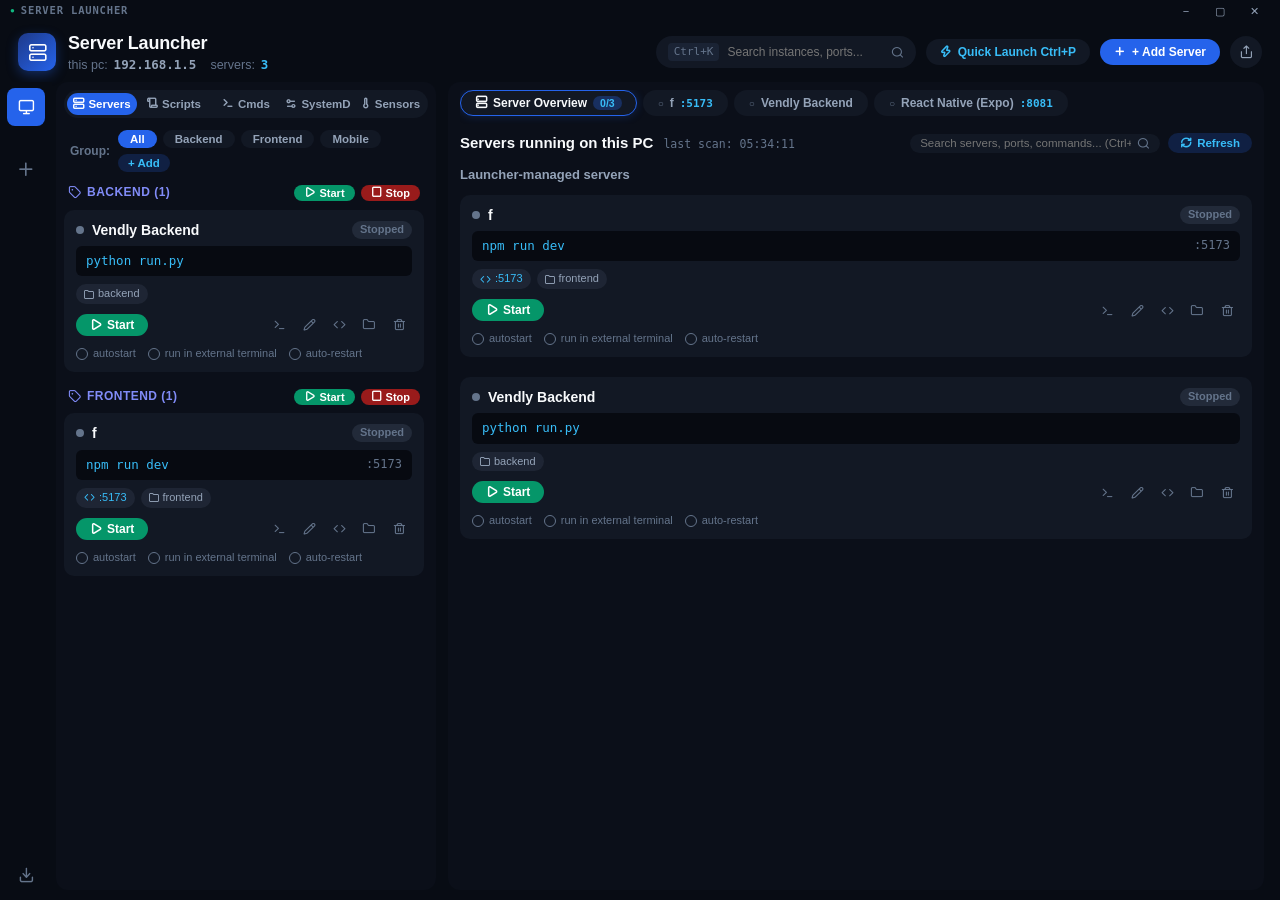
==== server_launcher_rust/web/index.html @ 6ae61d5f "feat(html): structure 4 telemetry cards for CPU, RAM, SWAP, and STORAGE in index.html" ====
<!doctype html>
<html lang="en">
  <head>
    <meta charset="UTF-8" />
    <meta name="viewport" content="width=device-width, initial-scale=1.0" />
    <meta name="color-scheme" content="dark" />
    <title>Server Launcher</title>
    <link rel="stylesheet" href="./style.css" />
    <script defer src="./app.js"></script>
  </head>
  <body>
    <div class="app-window">
      <!-- 0. Dedicated Slim Custom Titlebar (Height 22px, matching egui) -->
      <div class="window-titlebar" id="window-titlebar" data-tauri-drag-region>
        <div class="titlebar-brand" data-tauri-drag-region>
          <span class="brand-dot">●</span>
          <span class="brand-title">SERVER LAUNCHER</span>
        </div>
        <div class="titlebar-controls" id="titlebar-controls">
          <button class="win-btn win-minimize" id="btn-minimize" title="Minimize" aria-label="Minimize">&#x2212;</button>
          <button class="win-btn win-maximize" id="btn-maximize" title="Maximize" aria-label="Maximize">&#x25a2;</button>
          <button class="win-btn win-close" id="btn-close" title="Close" aria-label="Close">&#x2715;</button>
        </div>
      </div>

      <!-- 1. Full-width App Header Toolbar -->
      <header class="app-header" id="main-app-header">
        <div class="header-left">
          <div class="brand-logo-card" title="Server Launcher">
            <span class="icon logo-icon">&#xe153;</span>
          </div>
          <div class="header-titles">
            <h1 class="header-app-name" id="header-machine-name">Server Launcher</h1>
            <div class="header-meta">
              <span class="meta-label">this pc:</span>
              <span class="meta-ip" id="meta-ip">192.168.1.5</span>
              <span class="meta-label">servers:</span>
              <span class="meta-count" id="meta-count">3</span>
            </div>
          </div>
        </div>
        <div class="header-right">
          <div class="search-pill-box">
            <kbd class="kbd-hint">Ctrl+K</kbd>
            <input type="text" class="search-input" id="global-search" placeholder="Search instances, ports..." />
            <span class="icon search-icon">&#xe151;</span>
          </div>
          <button class="btn-pill btn-quick-launch" id="btn-quick-launch">
            <span class="icon icon-lightning">&#xe1b4;</span>
            <span>Quick Launch Ctrl+P</span>
          </button>
          <button class="btn-pill btn-add-server" id="btn-add-server">
            <span class="icon">&#xe13d;</span>
            <span>+ Add Server</span>
          </button>
          <button class="btn-icon btn-header-settings" id="btn-settings" title="Settings">
            <span class="icon">&#xe155;</span>
          </button>
        </div>
      </header>

      <!-- 2. Main Workspace Body: Device Rail + Workspace Views -->
      <div class="workspace-body">
        <!-- Far-left Device Rail (src/app.rs machines_nav_bar) -->
        <aside class="device-rail" id="device-rail">
          <button class="rail-item active" id="rail-local" data-machine="local" title="Local Machine (This PC)">
            <span class="icon">&#xe11d;</span>
            <span class="beacon-dot active-pc" id="rail-local-beacon" style="display: none;"></span>
          </button>
          <div class="rail-dynamic-hosts" id="rail-dynamic-hosts">
            <!-- SSH Remote Hosts rendered dynamically -->
          </div>
          <div class="rail-dynamic-adb" id="rail-dynamic-adb">
            <!-- ADB Devices rendered dynamically -->
          </div>
          <button class="rail-item rail-add" id="rail-add-device" title="Add Host or Device">
            <span class="icon">&#xe13d;</span>
          </button>
          <div class="rail-spacer"></div>
          <button class="rail-item rail-download" id="rail-export" title="Export Configurations">
            <span class="icon">&#xe0b2;</span>
          </button>
        </aside>

        <!-- Container for Workspaces (Local PC, Remote SSH, Android ADB) -->
        <div class="workspace-viewport">
          
          <!-- ═══════════════════════════════════════════════════════════ -->
          <!-- A. LOCAL PC WORKSPACE (Dual Panels: Left & Right)           -->
          <!-- ═══════════════════════════════════════════════════════════ -->
          <div class="dual-panels-container" id="view-local-pc">
            
            <!-- LEFT PANEL: 380px width -->
            <section class="left-panel">
              <!-- 5 Navigation Tabs inside Left Panel -->
              <div class="sidebar-tabs-bar">
                <button class="sidebar-tab active" data-tab="servers">
                  <span class="icon">&#xe153;</span>
                  <span>Servers</span>
                </button>
                <button class="sidebar-tab" data-tab="scripts">
                  <span class="icon">&#xe2ed;</span>
                  <span>Scripts</span>
                </button>
                <button class="sidebar-tab" data-tab="cmds">
                  <span class="icon">&#xe181;</span>
                  <span>Cmds</span>
                </button>
                <button class="sidebar-tab" data-tab="systemd">
                  <span class="icon">&#xe245;</span>
                  <span>SystemD</span>
                </button>
                <button class="sidebar-tab" data-tab="sensors">
                  <span class="icon">&#xe186;</span>
                  <span>Sensors</span>
                </button>
              </div>

              <!-- 1. SERVERS LEFT VIEW -->
              <div class="panel-left-view" id="left-view-servers">
                <div class="group-filter-row">
                  <span class="group-filter-label">Group:</span>
                  <div class="group-pills-list" id="group-pills-list">
                    <button class="group-pill active" data-group="all">All</button>
                    <button class="group-pill" data-group="backend">Backend</button>
                    <button class="group-pill" data-group="frontend">Frontend</button>
                    <button class="group-pill" data-group="mobile">Mobile</button>
                    <button class="group-pill-add" id="btn-add-group">+ Add</button>
                  </div>
                </div>

                <div class="left-cards-scrollable" id="left-servers-container">
                  <!-- Group BACKEND (1) -->
                  <div class="group-block" data-group="backend">
                    <div class="group-header">
                      <div class="group-header-title">
                        <span class="icon tag-icon">&#xe17f;</span>
                        <span class="group-header-text">BACKEND (1)</span>
                      </div>
                      <div class="group-header-actions">
                        <button class="btn-group-action btn-group-start" data-batch-start="Backend">
                          <span class="icon">&#xe13c;</span><span>Start</span>
                        </button>
                        <button class="btn-group-action btn-group-stop" data-batch-stop="Backend">
                          <span class="icon">&#xe167;</span><span>Stop</span>
                        </button>
                      </div>
                    </div>
                    <!-- Vendly Backend Card -->
                    <div class="server-card" id="card-vendly_backend">
                      <div class="card-row-header">
                        <div class="card-title-wrap">
                          <span class="status-indicator-dot"></span>
                          <span class="card-title-text" data-open-subtab="vendly_backend">Vendly Backend</span>
                        </div>
                        <span class="status-chip-pill stopped">Stopped</span>
                      </div>
                      <div class="recessed-command-box" title="Click to copy command">
                        <code class="code-command">python run.py</code>
                      </div>
                      <div class="card-meta-tags">
                        <span class="meta-tag tag-folder"><span class="icon">&#xe0d7;</span><span>backend</span></span>
                      </div>
                      <div class="card-actions-row">
                        <button class="btn-glow-start" data-toggle-key="vendly_backend">
                          <span class="icon">&#xe13c;</span><span>Start</span>
                        </button>
                        <div class="card-tools-cluster">
                          <button class="tool-btn" data-tool="terminal" data-key="vendly_backend" title="Terminal"><span class="icon">&#xe181;</span></button>
                          <button class="tool-btn" data-tool="edit" data-key="vendly_backend" title="Edit"><span class="icon">&#xe1f9;</span></button>
                          <button class="tool-btn" data-tool="code" data-key="vendly_backend" title="VS Code"><span class="icon">&#xe093;</span></button>
                          <button class="tool-btn" data-tool="folder" data-key="vendly_backend" title="Folder"><span class="icon">&#xe0d7;</span></button>
                          <button class="tool-btn tool-danger" data-tool="delete" data-key="vendly_backend" title="Delete"><span class="icon">&#xe18e;</span></button>
                        </div>
                      </div>
                      <div class="card-checkboxes-row">
                        <label class="toggle-checkbox">
                          <input type="checkbox" name="autostart" data-key="vendly_backend" />
                          <span class="checkbox-ring"></span><span>autostart</span>
                        </label>
                        <label class="toggle-checkbox">
                          <input type="checkbox" name="external_terminal" data-key="vendly_backend" />
                          <span class="checkbox-ring"></span><span>run in external terminal</span>
                        </label>
                        <label class="toggle-checkbox">
                          <input type="checkbox" name="auto_restart" data-key="vendly_backend" />
                          <span class="checkbox-ring"></span><span>auto-restart</span>
                        </label>
                      </div>
                    </div>
                  </div>

                  <!-- Group FRONTEND (1) -->
                  <div class="group-block" data-group="frontend">
                    <div class="group-header">
                      <div class="group-header-title">
                        <span class="icon tag-icon">&#xe17f;</span>
                        <span class="group-header-text">FRONTEND (1)</span>
                      </div>
                      <div class="group-header-actions">
                        <button class="btn-group-action btn-group-start" data-batch-start="Frontend">
                          <span class="icon">&#xe13c;</span><span>Start</span>
                        </button>
                        <button class="btn-group-action btn-group-stop" data-batch-stop="Frontend">
                          <span class="icon">&#xe167;</span><span>Stop</span>
                        </button>
                      </div>
                    </div>
                    <!-- f Card -->
                    <div class="server-card" id="card-f">
                      <div class="card-row-header">
                        <div class="card-title-wrap">
                          <span class="status-indicator-dot"></span>
                          <span class="card-title-text" data-open-subtab="f">f</span>
                        </div>
                        <span class="status-chip-pill stopped">Stopped</span>
                      </div>
                      <div class="recessed-command-box" title="Click to copy command">
                        <code class="code-command">npm run dev</code>
                        <span class="code-port">:5173</span>
                      </div>
                      <div class="card-meta-tags">
                        <span class="meta-tag tag-port"><span class="icon">&#xe093;</span><span>:5173</span></span>
                        <span class="meta-tag tag-folder"><span class="icon">&#xe0d7;</span><span>frontend</span></span>
                      </div>
                      <div class="card-actions-row">
                        <button class="btn-glow-start" data-toggle-key="f">
                          <span class="icon">&#xe13c;</span><span>Start</span>
                        </button>
                        <div class="card-tools-cluster">
                          <button class="tool-btn" data-tool="terminal" data-key="f" title="Terminal"><span class="icon">&#xe181;</span></button>
                          <button class="tool-btn" data-tool="edit" data-key="f" title="Edit"><span class="icon">&#xe1f9;</span></button>
                          <button class="tool-btn" data-tool="code" data-key="f" title="VS Code"><span class="icon">&#xe093;</span></button>
                          <button class="tool-btn" data-tool="folder" data-key="f" title="Folder"><span class="icon">&#xe0d7;</span></button>
                          <button class="tool-btn tool-danger" data-tool="delete" data-key="f" title="Delete"><span class="icon">&#xe18e;</span></button>
                        </div>
                      </div>
                      <div class="card-checkboxes-row">
                        <label class="toggle-checkbox">
                          <input type="checkbox" name="autostart" data-key="f" />
                          <span class="checkbox-ring"></span><span>autostart</span>
                        </label>
                        <label class="toggle-checkbox">
                          <input type="checkbox" name="external_terminal" data-key="f" />
                          <span class="checkbox-ring"></span><span>run in external terminal</span>
                        </label>
                        <label class="toggle-checkbox">
                          <input type="checkbox" name="auto_restart" data-key="f" />
                          <span class="checkbox-ring"></span><span>auto-restart</span>
                        </label>
                      </div>
                    </div>
                  </div>
                </div>
              </div>

              <!-- 2. SCRIPTS LEFT VIEW -->
              <div class="panel-left-view" id="left-view-scripts" style="display: none;">
                <div class="view-header-row">
                  <span class="view-header-title">CUSTOM SCRIPTS</span>
                  <button class="btn-pill btn-add-server" id="btn-add-script">+ New Script</button>
                </div>
                <div class="panel-search-box">
                  <span class="icon search-icon">&#xe151;</span>
                  <input type="text" id="scripts-search-input" placeholder="Filter scripts..." />
                </div>
                <div class="scripts-left-list left-cards-scrollable" id="scripts-left-list">
                  <!-- Scripts injected dynamically -->
                </div>
              </div>

              <!-- 3. CMDS LEFT VIEW -->
              <div class="panel-left-view" id="left-view-cmds" style="display: none;">
                <div class="view-header-row">
                  <span class="view-header-title">SAVED COMMANDS</span>
                  <div class="cmds-header-actions">
                    <button class="btn-subtle-action" id="btn-import-cmds"><span class="icon">&#xe0e8;</span> Import</button>
                    <button class="btn-subtle-action" id="btn-export-cmds"><span class="icon">&#xe0b2;</span> Export</button>
                    <button class="btn-pill btn-add-server" id="btn-add-command">+ Save Command</button>
                  </div>
                </div>
                <div class="panel-search-box">
                  <span class="icon search-icon">&#xe151;</span>
                  <input type="text" id="cmds-search-input" placeholder="Filter commands..." />
                </div>
                <div class="cmds-cat-select-row">
                  <span class="cat-label">Category:</span>
                  <select id="cmds-cat-select" class="cmds-cat-dropdown">
                    <option value="all">All (1207)</option>
                    <option value="General">General</option>
                    <option value="Package Management">Package Management</option>
                    <option value="Docker & Containers">Docker & Containers</option>
                    <option value="Git & Version Control">Git & Version Control</option>
                    <option value="Network & Ports">Network & Ports</option>
                    <option value="System Administration">System Administration</option>
                  </select>
                </div>
                <div class="cmds-categories-row" id="cmds-categories-row">
                  <button class="cat-pill active" data-cat="all">All</button>
                  <button class="cat-pill" data-cat="Backup & Utilities">Backup & Utilities</button>
                  <button class="cat-pill" data-cat="Command Help & Reference">Command Help & Reference</button>
                  <button class="cat-pill" data-cat="Configuration">Configuration</button>
                  <button class="cat-pill" data-cat="Package Management">Package Management</button>
                  <button class="cat-pill" data-cat="General">General</button>
                </div>
                <div class="cmds-left-list left-cards-scrollable" id="cmds-left-list">
                  <!-- Commands injected dynamically -->
                </div>
              </div>

              <!-- 4. SYSTEMD LEFT VIEW -->
              <div class="panel-left-view" id="left-view-systemd" style="display: none;">
                <div class="view-header-row">
                  <span class="view-header-title">SYSTEMD SERVICES</span>
                  <button class="btn-pill btn-add-server" id="btn-add-systemd-service">+ New Service</button>
                </div>
                <div class="sysd-mode-toggle-row">
                  <div class="sysd-mode-pills">
                    <button class="sysd-mode-pill active" id="btn-sysd-mode-user" data-mode="user">User (--user)</button>
                    <button class="sysd-mode-pill" id="btn-sysd-mode-system" data-mode="system">System</button>
                  </div>
                  <button class="btn-icon btn-mode-refresh" id="btn-refresh-sysd" title="Refresh Services">
                    <span class="icon">&#xe145;</span>
                  </button>
                </div>
                <div class="panel-search-box">
                  <span class="icon search-icon">&#xe151;</span>
                  <input type="text" id="sysd-search-input" placeholder="Filter services..." />
                </div>
                <div class="systemd-left-list left-cards-scrollable" id="systemd-left-list">
                  <!-- Systemd services injected dynamically -->
                </div>
              </div>

              <!-- 5. SENSORS LEFT VIEW -->
              <div class="panel-left-view" id="left-view-sensors" style="display: none;">
                <div class="view-header-row">
                  <span class="view-header-title">HARDWARE ENGINES</span>
                  <div class="sensors-header-controls">
                    <select id="sensors-interval-select" class="sensors-interval-dropdown" title="Poll Interval">
                      <option value="1000">⏱ 1s</option>
                      <option value="2000">⏱ 2s</option>
                      <option value="5000" selected>⏱ 5s</option>
                      <option value="10000">⏱ 10s</option>
                    </select>
                    <button class="btn-icon btn-mode-refresh" id="btn-refresh-sensors-sidebar" title="Refresh Telemetry">
                      <span class="icon">&#xe145;</span>
                    </button>
                  </div>
                </div>
                <div class="sensors-nav-list" id="sensors-nav-list">
                  <button class="sensor-nav-item active" data-sensor-cat="overview">
                    <span class="icon">&#xe153;</span>
                    <span class="sn-label">Overview</span>
                  </button>
                  <button class="sensor-nav-item" data-sensor-cat="top_apps">
                    <span class="icon">&#xe1b4;</span>
                    <span class="sn-label">Top Apps</span>
                  </button>
                  <button class="sensor-nav-item" data-sensor-cat="cpu">
                    <span class="icon">&#xe0e2;</span>
                    <span class="sn-label">CPU</span>
                  </button>
                  <button class="sensor-nav-item" data-sensor-cat="ram">
                    <span class="icon">&#xe153;</span>
                    <span class="sn-label">RAM</span>
                  </button>
                  <button class="sensor-nav-item" data-sensor-cat="gpu">
                    <span class="icon">&#xe16b;</span>
                    <span class="sn-label">GPU</span>
                  </button>
                  <button class="sensor-nav-item" data-sensor-cat="storage">
                    <span class="icon">&#xe14d;</span>
                    <span class="sn-label">Storage</span>
                  </button>
                  <button class="sensor-nav-item" data-sensor-cat="wifi">
                    <span class="icon">&#xe137;</span>
                    <span class="sn-label">Wi-Fi</span>
                  </button>
                  <button class="sensor-nav-item" data-sensor-cat="data_usage">
                    <span class="icon">&#xe151;</span>
                    <span class="sn-label">Data Usage</span>
                  </button>
                  <button class="sensor-nav-item" data-sensor-cat="power">
                    <span class="icon">&#xe1b4;</span>
                    <span class="sn-label">Power</span>
                  </button>
                  <button class="sensor-nav-item" data-sensor-cat="bluetooth">
                    <span class="icon">&#xe0a9;</span>
                    <span class="sn-label">Bluetooth</span>
                  </button>
                  <button class="sensor-nav-item" data-sensor-cat="temperature">
                    <span class="icon">&#xe186;</span>
                    <span class="sn-label">Temperature</span>
                  </button>
                </div>
              </div>
            </section>

            <!-- RIGHT PANEL: Remaining Width -->
            <section class="right-panel">
              
              <!-- SERVERS RIGHT TAB STRIP & CONTENT -->
              <div class="tab-view-container" id="rv-servers-view">
                <div class="notebook-tabs-strip" id="notebook-tabs-strip">
                  <button class="notebook-tab active" data-subtab="overview">
                    <span class="icon">&#xe153;</span>
                    <span class="notebook-tab-name">Server Overview</span>
                    <span class="online-count-badge" id="online-count-badge">0/3</span>
                  </button>
                  <button class="notebook-tab" data-subtab="f">
                    <span class="tab-radio-dot">○</span>
                    <span class="notebook-tab-name">f</span>
                    <span class="tab-port-label">:5173</span>
                  </button>
                  <button class="notebook-tab" data-subtab="vendly_backend">
                    <span class="tab-radio-dot">○</span>
                    <span class="notebook-tab-name">Vendly Backend</span>
                  </button>
                  <button class="notebook-tab" data-subtab="react_native__expo">
                    <span class="tab-radio-dot">○</span>
                    <span class="notebook-tab-name">React Native (Expo)</span>
                    <span class="tab-port-label">:8081</span>
                  </button>
                </div>

                <!-- Subtab 0: Server Overview -->
                <div class="right-tab-content" id="tab-content-overview">
                  <div class="right-subbar">
                    <div class="subbar-info">
                      <h2 class="subbar-title">Servers running on this PC</h2>
                      <span class="subbar-scan-clock">last scan: <span id="scan-timer">00:53:29</span></span>
                    </div>
                    <div class="subbar-actions">
                      <div class="subbar-search-pill">
                        <input type="text" id="overview-search" placeholder="Search servers, ports, commands... (Ctrl+F)" />
                        <span class="icon search-icon">&#xe151;</span>
                      </div>
                      <button class="btn-refresh-pill" id="btn-refresh" title="Scan System Ports">
                        <span class="icon">&#xe145;</span>
                        <span>Refresh</span>
                      </button>
                    </div>
                  </div>

                  <div class="managed-servers-section">
                    <h3 class="managed-section-heading">Launcher-managed servers</h3>
                    <div class="managed-cards-container" id="managed-cards-container">
                      <!-- Managed Card: f -->
                      <div class="server-card" id="managed-card-f">
                        <div class="card-row-header">
                          <div class="card-title-wrap">
                            <span class="status-indicator-dot"></span>
                            <span class="card-title-text" data-open-subtab="f">f</span>
                          </div>
                          <span class="status-chip-pill stopped">Stopped</span>
                        </div>
                        <div class="recessed-command-box" title="Click to copy command">
                          <code class="code-command">npm run dev</code>
                          <span class="code-port">:5173</span>
                        </div>
                        <div class="card-meta-tags">
                          <span class="meta-tag tag-port"><span class="icon">&#xe093;</span><span>:5173</span></span>
                          <span class="meta-tag tag-folder"><span class="icon">&#xe0d7;</span><span>frontend</span></span>
                        </div>
                        <div class="card-actions-row">
                          <button class="btn-glow-start" data-toggle-key="f">
                            <span class="icon">&#xe13c;</span><span>Start</span>
                          </button>
                          <div class="card-tools-cluster">
                            <button class="tool-btn" data-tool="terminal" data-key="f" title="Terminal"><span class="icon">&#xe181;</span></button>
                            <button class="tool-btn" data-tool="edit" data-key="f" title="Edit"><span class="icon">&#xe1f9;</span></button>
                            <button class="tool-btn" data-tool="code" data-key="f" title="VS Code"><span class="icon">&#xe093;</span></button>
                            <button class="tool-btn" data-tool="folder" data-key="f" title="Folder"><span class="icon">&#xe0d7;</span></button>
                            <button class="tool-btn tool-danger" data-tool="delete" data-key="f" title="Delete"><span class="icon">&#xe18e;</span></button>
                          </div>
                        </div>
                        <div class="card-checkboxes-row">
                          <label class="toggle-checkbox">
                            <input type="checkbox" name="autostart" data-key="f" />
                            <span class="checkbox-ring"></span><span>autostart</span>
                          </label>
                          <label class="toggle-checkbox">
                            <input type="checkbox" name="external_terminal" data-key="f" />
                            <span class="checkbox-ring"></span><span>run in external terminal</span>
                          </label>
                          <label class="toggle-checkbox">
                            <input type="checkbox" name="auto_restart" data-key="f" />
                            <span class="checkbox-ring"></span><span>auto-restart</span>
                          </label>
                        </div>
                      </div>

                      <!-- Managed Card: Vendly Backend -->
                      <div class="server-card" id="managed-card-vendly_backend">
                        <div class="card-row-header">
                          <div class="card-title-wrap">
                            <span class="status-indicator-dot"></span>
                            <span class="card-title-text" data-open-subtab="vendly_backend">Vendly Backend</span>
                          </div>
                          <span class="status-chip-pill stopped">Stopped</span>
                        </div>
                        <div class="recessed-command-box" title="Click to copy command">
                          <code class="code-command">python run.py</code>
                        </div>
                        <div class="card-meta-tags">
                          <span class="meta-tag tag-folder"><span class="icon">&#xe0d7;</span><span>backend</span></span>
                        </div>
                        <div class="card-actions-row">
                          <button class="btn-glow-start" data-toggle-key="vendly_backend">
                            <span class="icon">&#xe13c;</span><span>Start</span>
                          </button>
                          <div class="card-tools-cluster">
                            <button class="tool-btn" data-tool="terminal" data-key="vendly_backend" title="Terminal"><span class="icon">&#xe181;</span></button>
                            <button class="tool-btn" data-tool="edit" data-key="vendly_backend" title="Edit"><span class="icon">&#xe1f9;</span></button>
                            <button class="tool-btn" data-tool="code" data-key="vendly_backend" title="VS Code"><span class="icon">&#xe093;</span></button>
                            <button class="tool-btn" data-tool="folder" data-key="vendly_backend" title="Folder"><span class="icon">&#xe0d7;</span></button>
                            <button class="tool-btn tool-danger" data-tool="delete" data-key="vendly_backend" title="Delete"><span class="icon">&#xe18e;</span></button>
                          </div>
                        </div>
                        <div class="card-checkboxes-row">
                          <label class="toggle-checkbox">
                            <input type="checkbox" name="autostart" data-key="vendly_backend" />
                            <span class="checkbox-ring"></span><span>autostart</span>
                          </label>
                          <label class="toggle-checkbox">
                            <input type="checkbox" name="external_terminal" data-key="vendly_backend" />
                            <span class="checkbox-ring"></span><span>run in external terminal</span>
                          </label>
                          <label class="toggle-checkbox">
                            <input type="checkbox" name="auto_restart" data-key="vendly_backend" />
                            <span class="checkbox-ring"></span><span>auto-restart</span>
                          </label>
                        </div>
                      </div>
                    </div>
                  </div>
                </div>

                <!-- Dedicated Server Detail View -->
                <div class="right-tab-content" id="tab-content-server" style="display: none;">
                  <div class="server-detail-header">
                    <div class="server-detail-title-group">
                      <span class="server-detail-dot" id="srv-detail-dot">●</span>
                      <h2 class="server-detail-name" id="srv-detail-name">Vendly Backend</h2>
                      <span class="status-chip-pill stopped" id="srv-detail-chip">Stopped</span>
                    </div>
                    <div class="server-detail-actions">
                      <button class="btn-glow-start" id="srv-detail-start-btn">
                        <span class="icon">&#xe13c;</span><span>Start</span>
                      </button>
                      <button class="tool-btn" id="srv-detail-term-btn" title="Open Terminal"><span class="icon">&#xe181;</span></button>
                      <button class="tool-btn" id="srv-detail-code-btn" title="VS Code"><span class="icon">&#xe093;</span></button>
                      <button class="tool-btn" id="srv-detail-folder-btn" title="Folder"><span class="icon">&#xe0d7;</span></button>
                    </div>
                  </div>
                  <div class="server-custom-bar" id="srv-custom-bar"></div>
                  <div class="terminal-shell-box">
                    <div class="terminal-shell-header">
                      <span class="terminal-shell-label">>_ Process Logs & Terminal Stream</span>
                      <span class="terminal-shell-cwd" id="srv-detail-cwd">/backend</span>
                    </div>
                    <pre class="terminal-shell-output" id="srv-detail-output">// Process is currently stopped.</pre>
                  </div>
                </div>
              </div>

              <!-- SCRIPTS RIGHT VIEW -->
              <div class="tab-view-container" id="rv-scripts-view" style="display: none;">
                <!-- Empty State matching Image 1 -->
                <div class="empty-state-card" id="scripts-empty-card">
                  <div class="empty-state-icon-wrap">
                    <span class="icon">&#xe2ed;</span>
                  </div>
                  <h2 class="empty-state-title">Custom Scripts</h2>
                  <p class="empty-state-desc">
                    Select a script from the left or click '+ New Script' to create one.<br />
                    Scripts can execute any command or interpreter and can run automatically on launch.
                  </p>
                </div>
                <!-- Active Script Runner (when selected) -->
                <div class="script-runner-pane" id="scripts-active-pane" style="display: none;">
                  <div class="server-detail-header">
                    <div>
                      <h2 class="server-detail-name" id="scripts-active-name">Script Console Execution Output</h2>
                      <span class="script-status-desc" id="scripts-status-desc">Select a script to view logs</span>
                    </div>
                    <div class="server-detail-actions">
                      <button class="btn-pill btn-quick-launch" id="btn-run-active-script"><span class="icon">&#xe13c;</span> Execute Now</button>
                      <button class="btn-pill" id="btn-clear-scripts-output">Clear Logs</button>
                    </div>
                  </div>
                  <div class="terminal-shell-box" style="margin-top: 10px;">
                    <pre class="terminal-shell-output" id="scripts-terminal-output">// Select or run a custom script on the left...</pre>
                  </div>
                </div>
              </div>

              <!-- CMDS RIGHT VIEW: LOCAL INTERACTIVE TERMINAL (Matching Image 4) -->
              <div class="tab-view-container" id="rv-cmds-view" style="display: none;">
                <div class="terminal-cockpit-header">
                  <div class="term-cockpit-title-wrap">
                    <span class="icon term-icon">&#xe181;</span>
                    <span class="icon term-laptop-icon">&#xe11d;</span>
                    <h2 class="term-cockpit-title">Local Interactive Terminal</h2>
                  </div>
                  <div class="term-cockpit-status-wrap">
                    <span class="beacon-ready-dot"></span>
                    <span class="term-ready-text">Ready</span>
                    <span class="term-bullet">•</span>
                    <span class="icon term-folder-icon">&#xe0d7;</span>
                    <span class="term-cwd-text" id="local-term-cwd-display">~/Documents/Coding/Server_Launcher/server_launcher_rust</span>
                  </div>
                  <div class="term-cockpit-actions">
                    <button class="btn-pill" id="btn-open-native-term" title="Launch External Terminal Emulator">
                      <span class="icon">&#xe093;</span>
                      <span>Native Terminal</span>
                    </button>
                    <button class="btn-pill" id="btn-clear-local-term" title="Clear Screen (Ctrl+L)">
                      <span class="icon">&#xe18e;</span>
                      <span>Clear (Ctrl+L)</span>
                    </button>
                  </div>
                </div>

                <!-- Monospace Terminal Scrollable Viewport -->
                <div class="terminal-console-viewport" id="local-term-console">
                  <div class="term-log-line banner">Terminal ready. Type a command below or press Tab for auto-completion.</div>
                </div>

                <!-- Bottom Interactive Command Prompt Bar -->
                <div class="terminal-interactive-bar">
                  <span class="term-prompt-prefix" id="local-term-prompt-str">venujasilva@:~/Documents/Coding/Server_Launcher/server_launcher_rust$ </span>
                  <input type="text" class="term-prompt-input" id="local-term-input" placeholder="Type a command..." autocomplete="off" spellcheck="false" />
                  <button class="btn-glow-start btn-term-run" id="btn-local-term-run">
                    <span class="icon">&#xe13c;</span>
                    <span>Run</span>
                  </button>
                </div>
              </div>

              <!-- SYSTEMD RIGHT VIEW (Matching Image 2) -->
              <div class="tab-view-container" id="rv-systemd-view" style="display: none;">
                <!-- Empty State matching Image 2 -->
                <div class="empty-state-card" id="sysd-empty-card">
                  <div class="empty-state-icon-wrap">
                    <span class="icon">&#xe245;</span>
                  </div>
                  <h2 class="empty-state-title">SystemMD Services</h2>
                  <p class="empty-state-desc">
                    Select a systemd unit from the left panel to control, edit unit files & drop-ins, and inspect dependencies,<br />
                    or click '+ New Service' to create and enable a new systemd unit.
                  </p>
                </div>

                <!-- Active Service Unit Details (when selected) -->
                <div class="sysd-details-pane" id="sysd-active-pane" style="display: none;">
                  <div class="server-detail-header">
                    <div>
                      <h2 class="server-detail-name" id="sysd-active-name">Select SystemD Service</h2>
                      <span class="script-status-desc" id="sysd-active-desc">Unit inspection and journalctl diagnostics</span>
                    </div>
                    <div class="server-detail-actions" id="sysd-controls-cluster">
                      <button class="btn-group-action btn-group-start" id="btn-sysd-start"><span class="icon">&#xe13c;</span> Start</button>
                      <button class="btn-group-action btn-group-stop" id="btn-sysd-stop"><span class="icon">&#xe167;</span> Stop</button>
                      <button class="btn-pill" id="btn-sysd-restart"><span class="icon">&#xe145;</span> Restart</button>
                    </div>
                  </div>
                  <div class="sysd-unit-meta" id="sysd-unit-meta">
                    <span class="sysd-meta-pill" id="sysd-load-state">Loaded: -</span>
                    <span class="sysd-meta-pill" id="sysd-active-state">Active: -</span>
                    <span class="sysd-meta-pill" id="sysd-sub-state">Sub: -</span>
                  </div>
                  <div class="terminal-shell-box" style="margin-top: 10px;">
                    <div class="terminal-shell-header">
                      <span>Journalctl Live Log Stream</span>
                      <button class="btn-refresh-pill" id="btn-refresh-journal"><span class="icon">&#xe145;</span> Tail -n 50</button>
                    </div>
                    <pre class="terminal-shell-output" id="sysd-journal-output">// Journal logs will stream here...</pre>
                  </div>
                </div>
              </div>

              <!-- SENSORS RIGHT VIEW (Matching Image 3) -->
              <div class="tab-view-container" id="rv-sensors-view" style="display: none;">
                <!-- Top Host Telemetry Strip -->
                <div class="sensors-telemetry-strip" id="sensors-telemetry-strip">
                  <div class="strip-host-pill">
                    <span class="icon strip-bolt-icon">&#xe1b4;</span>
                    <span>Local Host</span>
                  </div>
                  <div class="strip-chip-item" id="strip-cpu-chip">
                    <span class="icon">&#xe0e2;</span>
                    <span id="strip-cpu-text">Intel Pentium Silver N5030 4C/4T</span>
                  </div>
                  <div class="strip-chip-item" id="strip-ram-chip">
                    <span class="icon">&#xe153;</span>
                    <span id="strip-ram-text">7GB RAM</span>
                  </div>
                  <div class="strip-chip-item" id="strip-storage-chip">
                    <span class="icon">&#xe14d;</span>
                    <span id="strip-storage-text">704.2 GB</span>
                  </div>
                  <div class="strip-chip-item" id="strip-uptime-chip">
                    <span id="strip-uptime-text">Up 5h 49m</span>
                  </div>
                  <div class="strip-live-pill" id="strip-live-pill">
                    <span>LIVE</span>
                    <span class="live-dot">●</span>
                  </div>
                  <button class="btn-icon strip-refresh-btn" id="strip-refresh-btn" title="Refresh Telemetry">
                    <span class="icon">&#xe145;</span>
                  </button>
                </div>

                <!-- Pane 1: Overview Dashboard (Active Default, Image 3) -->
                <div class="sensor-section-pane" id="spane-overview">
                  <!-- 4 Main Telemetry Cards Grid -->
                  <div class="telemetry-four-grid">
                    <!-- CPU Card -->
                    <div class="telemetry-stat-card">
                      <div class="stat-card-header">
                        <span class="icon stat-card-icon">&#xe1b4;</span>
                        <span class="stat-card-title">CPU</span>
                      </div>
                      <div class="stat-card-value" id="ov-cpu-val">30.2 %</div>
                      <div class="stat-card-sub" id="ov-cpu-sub">4 Core / 4T • 2.33 GHz</div>
                      <div class="stat-card-chart-wrap">
                        <svg class="stat-sparkline" id="ov-cpu-svg" viewBox="0 0 200 40" preserveAspectRatio="none">
                          <path class="sparkline-line" d="M0,35 Q50,35 100,35 T150,35 T180,30 T190,38 T200,33" />
                        </svg>
                      </div>
                      <div class="stat-card-footer">
                        <span>AVG <strong id="ov-cpu-avg">16%</strong></span>
                        <span>PEAK <strong id="ov-cpu-peak">94%</strong></span>
                      </div>
                    </div>

                    <!-- RAM Card -->
                    <div class="telemetry-stat-card">
                      <div class="stat-card-header">
                        <span class="icon stat-card-icon">&#xe153;</span>
                        <span class="stat-card-title">RAM</span>
                      </div>
                      <div class="stat-card-value" id="ov-ram-val">52.8 %</div>
                      <div class="stat-card-sub" id="ov-ram-sub">4015.33 MB / 7605.10 MB</div>
                      <div class="stat-card-chart-wrap">
                        <svg class="stat-sparkline" id="ov-ram-svg" viewBox="0 0 200 40" preserveAspectRatio="none">
                          <defs>
                            <linearGradient id="ramGrad" x1="0" y1="0" x2="0" y2="1">
                              <stop offset="0%" stop-color="#3b82f6" stop-opacity="0.6"/>
                              <stop offset="100%" stop-color="#3b82f6" stop-opacity="0.0"/>
                            </linearGradient>
                          </defs>
                          <path class="sparkline-area" d="M0,15 L180,15 L190,20 L200,38 L200,40 L0,40 Z" fill="url(#ramGrad)" />
                          <path class="sparkline-line" d="M0,15 L180,15 L190,20 L200,38" />
                        </svg>
                      </div>
                      <div class="stat-card-footer">
                        <span>AVG <strong id="ov-ram-avg">77%</strong></span>
                        <span>PEAK <strong id="ov-ram-peak">80%</strong></span>
                      </div>
                    </div>

                    <!-- SWAP Card -->
                    <div class="telemetry-stat-card">
                      <div class="stat-card-header">
                        <span class="icon stat-card-icon">&#xe145;</span>
                        <span class="stat-card-title">SWAP</span>
                      </div>
                      <div class="stat-card-value" id="ov-swap-val">15.6 %</div>
                      <div class="stat-card-sub" id="ov-swap-sub">2.3 GB / 14.7 GB</div>
                      <div class="stat-card-chart-wrap">
                        <svg class="stat-sparkline" id="ov-swap-svg" viewBox="0 0 200 40" preserveAspectRatio="none">
                          <path class="sparkline-line" d="M0,32 L150,32 L160,33 L180,31 L200,34" />
                        </svg>
                      </div>
                      <div class="stat-card-footer">
                        <span>AVG <strong id="ov-swap-avg">17.1%</strong></span>
                        <span>PEAK <strong id="ov-swap-peak">17.5%</strong></span>
                      </div>
                    </div>

                    <!-- STORAGE Card -->
                    <div class="telemetry-stat-card">
                      <div class="stat-card-header">
                        <span class="icon stat-card-icon">&#xe14d;</span>
                        <span class="stat-card-title">STORAGE</span>
                      </div>
                      <div class="stat-card-value" id="ov-storage-val">13.3 %</div>
                      <div class="stat-card-sub" id="ov-storage-sub">100.53 GB / 756.17 GB</div>
                      <div class="stat-card-chart-wrap">
                        <svg class="stat-sparkline" id="ov-storage-svg" viewBox="0 0 200 40" preserveAspectRatio="none">
                          <path class="sparkline-line" d="M0,35 L200,35" />
                        </svg>
                      </div>
                      <div class="stat-card-footer">
                        <span>FREE <strong id="ov-storage-free">655.64 GB</strong></span>
                        <span>AVG <strong id="ov-storage-avg">13.3%</strong></span>
                      </div>
                    </div>
                  </div>

                  <!-- Wide Bottom Telemetry Grid: Speed & Sockets -->
                  <div class="telemetry-bottom-grid">
                    <!-- OVERALL SPEED Card -->
                    <div class="telemetry-speed-card">
                      <div class="speed-header-row">
                        <div class="speed-title-wrap">
                          <span class="speed-title">OVERALL SPEED</span>
                          <span class="speed-sub">Interface total • peak 3.49 MB/s</span>
                        </div>
                        <div class="speed-metrics-wrap">
                          <span class="speed-metric up"><strong id="ov-speed-up">822 B/s</strong> Up ↑</span>
                          <span class="speed-metric down"><strong id="ov-speed-down">1.3 KB/s</strong> Down ↓</span>
                        </div>
                      </div>
                      <div class="speed-chart-container">
                        <svg class="speed-chart-svg" id="speed-chart-svg" viewBox="0 0 500 120" preserveAspectRatio="none">
                          <defs>
                            <linearGradient id="speedGrad" x1="0" y1="0" x2="0" y2="1">
                              <stop offset="0%" stop-color="#0284c7" stop-opacity="0.5"/>
                              <stop offset="100%" stop-color="#0284c7" stop-opacity="0.0"/>
                            </linearGradient>
                          </defs>
                          <line x1="0" y1="20" x2="500" y2="20" class="chart-grid-line" />
                          <line x1="0" y1="60" x2="500" y2="60" class="chart-grid-line" />
                          <line x1="0" y1="100" x2="500" y2="100" class="chart-grid-line" />
                          <path class="speed-area" id="speed-area-path" d="M0,30 L400,30 L450,100 L500,100 L500,120 L0,120 Z" fill="url(#speedGrad)" />
                          <path class="speed-line" id="speed-line-path" d="M0,30 L400,30 L450,100 L500,100" />
                        </svg>
                      </div>
                      <div class="speed-footer-row">
                        <span>SENT <strong id="ov-speed-sent">51.8 MB</strong></span>
                        <span>RECEIVED <strong id="ov-speed-recv">467.1 MB</strong></span>
                        <span>AVG OVER WINDOW: ↑ <strong id="ov-speed-avg-up">2.52 MB/s</strong>, ↓ <strong id="ov-speed-avg-down">2.54 MB/s</strong></span>
                      </div>
                    </div>

                    <!-- CONNECTION STATS Card -->
                    <div class="telemetry-sockets-card">
                      <div class="sockets-header-row">
                        <span class="sockets-title">CONNECTION STATS</span>
                      </div>
                      <div class="sockets-big-stat" id="ov-sockets-total">1486 open sockets</div>
                      <div class="sockets-sub-row">
                        <span class="socket-pill tcp">— TCP <strong id="ov-tcp-count">52</strong></span>
                        <span class="socket-pill udp">— UDP <strong id="ov-udp-count">20</strong></span>
                      </div>
                      <div class="sockets-chart-container">
                        <svg class="sockets-chart-svg" id="sockets-chart-svg" viewBox="0 0 250 80" preserveAspectRatio="none">
                          <defs>
                            <linearGradient id="sockGrad" x1="0" y1="0" x2="0" y2="1">
                              <stop offset="0%" stop-color="#0ea5e9" stop-opacity="0.4"/>
                              <stop offset="100%" stop-color="#0ea5e9" stop-opacity="0.0"/>
                            </linearGradient>
                          </defs>
                          <line x1="0" y1="40" x2="250" y2="40" class="chart-grid-line" />
                          <path class="sockets-area" d="M0,45 L220,45 L230,75 L250,65 L250,80 L0,80 Z" fill="url(#sockGrad)" />
                          <path class="sockets-line" d="M0,45 L220,45 L230,75 L250,65" />
                        </svg>
                      </div>
                    </div>
                  </div>
                </div>

                <!-- Category: Top Apps & Processes -->
                <div class="sensor-section-pane" id="spane-top_apps" style="display: none;">
                  <div class="pane-header">
                    <h3>Top Applications & Processes</h3>
                    <div class="pane-filter">
                      <input type="text" id="proc-filter-input" placeholder="Filter processes..." />
                    </div>
                  </div>
                  <div class="process-table-wrap">
                    <table class="process-table" id="procs-table">
                      <thead>
                        <tr>
                          <th>PID</th>
                          <th>Process Name</th>
                          <th>CPU %</th>
                          <th>Memory MB</th>
                          <th>Status</th>
                          <th>Action</th>
                        </tr>
                      </thead>
                      <tbody id="procs-table-body">
                        <!-- Populated by IPC -->
                      </tbody>
                    </table>
                  </div>
                </div>

                <!-- Category: CPU Detail -->
                <div class="sensor-section-pane" id="spane-cpu" style="display: none;">
                  <div class="pane-header">
                    <h3>CPU Performance & Frequency</h3>
                    <span class="pane-tag" id="cpu-temp-badge">42°C</span>
                  </div>
                  <div class="meter-card">
                    <div class="meter-row">
                      <span>Global Package Utilization</span>
                      <strong id="cpu-global-num">0%</strong>
                    </div>
                    <div class="meter-track"><div class="meter-fill" id="cpu-global-bar" style="width: 0%;"></div></div>
                  </div>
                  <h4 style="margin: 12px 0 8px; font-size: 13px; color: var(--text-secondary);">Logical Core Threads</h4>
                  <div class="cpu-cores-grid" id="cpu-cores-grid"></div>
                </div>

                <!-- Category: Memory Detail -->
                <div class="sensor-section-pane" id="spane-memory" style="display: none;">
                  <div class="pane-header"><h3>Physical Memory & Swap</h3></div>
                  <div class="meter-card">
                    <div class="meter-row">
                      <span>System RAM</span>
                      <strong id="ram-meter-text">0 / 0 GB (0%)</strong>
                    </div>
                    <div class="meter-track"><div class="meter-fill" id="ram-meter-bar" style="width: 0%; background: #6366f1;"></div></div>
                  </div>
                  <div class="meter-card" style="margin-top: 10px;">
                    <div class="meter-row">
                      <span>Swap Partition</span>
                      <strong id="swap-meter-text">0 / 0 GB (0%)</strong>
                    </div>
                    <div class="meter-track"><div class="meter-fill" id="swap-meter-bar" style="width: 0%; background: #a855f7;"></div></div>
                  </div>
                </div>

                <!-- Category: GPU Detail -->
                <div class="sensor-section-pane" id="spane-gpu" style="display: none;">
                  <div class="pane-header"><h3>Graphics Accelerators</h3></div>
                  <div class="gpus-cards-list" id="gpus-cards-list"></div>
                </div>

                <!-- Category: Storage Detail -->
                <div class="sensor-section-pane" id="spane-storage" style="display: none;">
                  <div class="pane-header"><h3>Mounted Storage Disks</h3></div>
                  <div class="storage-disks-list" id="storage-disks-list"></div>
                </div>

                <!-- Category: Wi-Fi Detail -->
                <div class="sensor-section-pane" id="spane-wifi" style="display: none;">
                  <div class="pane-header"><h3>Wi-Fi & Wireless Interfaces</h3></div>
                  <div class="system-networks-list" id="wifi-networks-list"></div>
                </div>

                <!-- Category: Data Usage Detail -->
                <div class="sensor-section-pane" id="spane-data_usage" style="display: none;">
                  <div class="pane-header"><h3>Network Data Usage & Throughput</h3></div>
                  <div class="system-networks-list" id="data-usage-networks-list"></div>
                </div>

                <!-- Category: Power & ACPI Detail -->
                <div class="sensor-section-pane" id="spane-power" style="display: none;">
                  <div class="pane-header"><h3>Power Consumption & Battery Health</h3></div>
                  <div class="meter-card">
                    <div class="meter-row"><span>Power State</span><strong>AC Line Connected (Optimal)</strong></div>
                  </div>
                </div>

                <!-- Category: Bluetooth Detail -->
                <div class="sensor-section-pane" id="spane-bluetooth" style="display: none;">
                  <div class="pane-header"><h3>Bluetooth Radio & Paired Devices</h3></div>
                  <div class="meter-card">
                    <div class="meter-row"><span>Bluetooth Controller</span><strong>Active (Discoverable)</strong></div>
                  </div>
                </div>

                <!-- Category: Temperature Detail -->
                <div class="sensor-section-pane" id="spane-temperature" style="display: none;">
                  <div class="pane-header"><h3>Thermal Sensors & Cooling Zones</h3></div>
                  <div class="system-networks-list" id="temp-sensors-list"></div>
                </div>
              </div>

            </section>
          </div>

          <!-- ═══════════════════════════════════════════════════════════ -->
          <!-- B. REMOTE SSH HOST WORKSPACE (Matching Image 5)             -->
          <!-- ═══════════════════════════════════════════════════════════ -->
          <div class="remote-host-container" id="view-remote-host" style="display: none;">
            <!-- Remote Host Header -->
            <div class="remote-header-card">
              <div class="rh-left">
                <span class="icon rh-icon">&#xe0e8;</span>
                <div>
                  <div class="rh-title-row">
                    <h2 class="rh-name" id="remote-host-title">tab</h2>
                    <span class="rh-status-badge online" id="remote-status-badge">● Online</span>
                  </div>
                  <div class="rh-target" id="remote-target-desc">ssh://ubuntu@100.94.20.30:22</div>
                </div>
              </div>
              <div class="rh-actions">
                <button class="btn-pill btn-remote-amber" id="btn-remote-reboot"><span class="icon">&#xe145;</span> Restart Device</button>
                <button class="btn-pill btn-remote-red" id="btn-remote-shutdown"><span class="icon">&#xe167;</span> Shut Down</button>
                <button class="btn-pill" id="btn-remote-scan-ports"><span class="icon">&#xe151;</span> Scan Ports</button>
                <button class="btn-pill" id="btn-remote-terminal"><span class="icon">&#xe181;</span> Terminal</button>
                <button class="btn-pill" id="btn-remote-reconnect"><span class="icon">&#xe145;</span> Reconnect</button>
                <button class="btn-pill" id="btn-remote-edit-host"><span class="icon">&#xe155;</span> Edit</button>
                <button class="btn-icon" id="btn-remote-settings" title="Remote Settings"><span class="icon">&#xe155;</span></button>
              </div>
            </div>

            <!-- Remote Content Split: Left (Remote Servers) & Right (Remote SSH Terminal) -->
            <div class="remote-content-split">
              <!-- Remote Left: Remote Servers & Listeners -->
              <div class="remote-left-pane">
                <div class="view-header-row">
                  <span class="view-header-title" id="remote-servers-count-header">REMOTE SERVERS (13)</span>
                  <button class="btn-pill btn-glow-start" id="btn-remote-start-server">+ Start Server</button>
                </div>
                <div class="panel-search-box">
                  <span class="icon search-icon">&#xe151;</span>
                  <input type="text" id="remote-search-input" placeholder="Filter remote servers..." />
                </div>
                <div class="remote-ports-list left-cards-scrollable" id="remote-ports-list">
                  <!-- Ports injected dynamically -->
                </div>
              </div>

              <!-- Remote Right: Remote SSH Interactive Terminal (Image 5) -->
              <div class="remote-right-pane">
                <div class="remote-terminal-header">
                  <div class="remote-term-title">REMOTE SSH TERMINAL</div>
                  <div class="remote-quick-chips" id="remote-quick-chips">
                    <button class="quick-chip" data-remote-cmd="ss -tulpn">ss -tulpn</button>
                    <button class="quick-chip" data-remote-cmd="docker ps">docker ps</button>
                    <button class="quick-chip" data-remote-cmd="uptime">uptime</button>
                    <button class="quick-chip" data-remote-cmd="free -m">free -m</button>
                    <button class="quick-chip" data-remote-cmd="df -h">df -h</button>
                    <button class="quick-chip" id="btn-clear-remote-term">Clear</button>
                  </div>
                </div>

                <!-- Monospace Terminal Scrollable Viewport -->
                <div class="remote-terminal-viewport" id="remote-terminal-console">
                  <div class="term-log-line banner">[ssh] Terminal initialized. Ready to execute remote commands.</div>
                </div>

                <!-- Bottom Interactive Remote Command Prompt Bar -->
                <div class="terminal-interactive-bar remote-bar">
                  <span class="term-prompt-prefix remote-prefix" id="remote-term-prompt-str">ubuntu@100.94.20.30:~$ </span>
                  <input type="text" class="term-prompt-input" id="remote-term-input" placeholder="Type remote command and press Enter (e.g. ls -la, uname -a)..." autocomplete="off" spellcheck="false" />
                  <button class="btn-pill btn-quick-launch btn-remote-execute" id="btn-remote-term-execute">
                    <span>Execute</span>
                  </button>
                </div>
              </div>
            </div>
          </div>

          <!-- ═══════════════════════════════════════════════════════════ -->
          <!-- C. ANDROID ADB DEVICE COCKPIT                               -->
          <!-- ═══════════════════════════════════════════════════════════ -->
          <div class="adb-cockpit-container" id="view-adb-cockpit" style="display: none;">
            <div class="adb-header-bar">
              <div class="adb-device-info">
                <span class="icon adb-phone-icon">&#xe163;</span>
                <div>
                  <h2 class="adb-device-model" id="adb-model-text">SM T295 (Android)</h2>
                  <span class="adb-serial-pill" id="adb-serial-text">Serial: R9WN10E4</span>
                </div>
              </div>
              <!-- Virtual Navigation Bar -->
              <div class="adb-virtual-nav">
                <button class="btn-adb-nav" id="btn-adb-back" title="Back"><span class="icon">&#xe071;</span> Back</button>
                <button class="btn-adb-nav" id="btn-adb-home" title="Home"><span class="icon">&#xe0e9;</span> Home</button>
                <button class="btn-adb-nav" id="btn-adb-recents" title="Recents"><span class="icon">&#xe25a;</span> Recents</button>
                <button class="btn-adb-nav" id="btn-adb-power" title="Power"><span class="icon">&#xe167;</span> Power</button>
              </div>
              <div class="adb-quick-actions">
                <button class="btn-pill btn-quick-launch" id="btn-adb-scrcpy"><span class="icon">&#xe1b4;</span> Mirror Screen (scrcpy)</button>
                <button class="btn-pill" id="btn-adb-screenshot"><span class="icon">&#xe0f3;</span> Capture Screen</button>
              </div>
            </div>

            <!-- ADB Workspace Split -->
            <div class="adb-split-workspace">
              <!-- Left: Phone Screenshot Preview -->
              <div class="adb-screen-preview-card">
                <div class="phone-frame">
                  <div class="phone-display" id="adb-phone-display">
                    <div class="phone-placeholder">
                      <span class="icon">&#xe163;</span>
                      <p>Click 'Capture Screen' or 'Mirror Screen'</p>
                    </div>
                  </div>
                </div>
              </div>

              <!-- Right: Device Data Tabs -->
              <div class="adb-data-pane">
                <div class="notebook-tabs-strip">
                  <button class="notebook-tab active" data-adb-tab="apps">Installed Apps</button>
                  <button class="notebook-tab" data-adb-tab="files">File Manager</button>
                  <button class="notebook-tab" data-adb-tab="notifications">Notifications</button>
                </div>
                <div class="adb-data-content" id="adb-tab-apps">
                  <div class="adb-apps-list" id="adb-apps-list">
                    <p class="empty-state-p">Loading packages...</p>
                  </div>
                </div>
                <div class="adb-data-content" id="adb-tab-files" style="display: none;">
                  <div class="adb-files-tree" id="adb-files-tree">
                    <p class="empty-state-p">/sdcard storage browser</p>
                  </div>
                </div>
                <div class="adb-data-content" id="adb-tab-notifications" style="display: none;">
                  <div class="adb-notifs-list" id="adb-notifs-list">
                    <p class="empty-state-p">No new notifications</p>
                  </div>
                </div>
              </div>
            </div>
          </div>

        </div>
      </div>

      <!-- ═════════════════════════════════════════════════════════════ -->
      <!-- MODALS BACKDROP                                               -->
      <!-- ═════════════════════════════════════════════════════════════ -->
      <div class="modal-backdrop" id="modal-backdrop" style="display: none;">
        
        <!-- 1. Quick Launch Modal (Ctrl+P / Ctrl+K) -->
        <div class="modal-dialog modal-quick-launch" id="modal-quick-launch" style="display: none;">
          <div class="quick-launch-search-bar">
            <span class="icon search-icon">&#xe151;</span>
            <input type="text" id="ql-search-input" placeholder="Type a command, server, or systemd unit..." autofocus />
            <kbd class="kbd-hint">ESC</kbd>
          </div>
          <div class="quick-launch-results" id="ql-results-list"></div>
        </div>

        <!-- 2. Add / Edit Server Modal -->
        <div class="modal-dialog modal-add-server" id="modal-add-server" style="display: none;">
          <div class="modal-header">
            <h3 id="modal-server-title">Add New Server</h3>
            <button class="btn-close-modal" id="btn-close-add-modal">&#x2715;</button>
          </div>
          <form id="form-add-server" class="modal-form">
            <input type="hidden" name="key" id="srv-form-key" />
            <div class="form-group">
              <label>Server Name</label>
              <input type="text" name="name" id="srv-form-name" class="form-input" placeholder="e.g. Next.js Web App" required />
            </div>
            <div class="form-group">
              <label>Working Directory</label>
              <input type="text" name="cwd" id="srv-form-cwd" class="form-input" placeholder="/home/user/my-project" required />
            </div>
            <div class="form-group">
              <label>Execution Command</label>
              <input type="text" name="command" id="srv-form-command" class="form-input" placeholder="npm run dev" required />
            </div>
            <div class="form-row">
              <div class="form-group">
                <label>Port (Optional)</label>
                <input type="number" name="port" id="srv-form-port" class="form-input" placeholder="3000" />
              </div>
              <div class="form-group">
                <label>Group</label>
                <select name="group" id="srv-form-group" class="form-input">
                  <option value="Frontend">Frontend</option>
                  <option value="Backend">Backend</option>
                  <option value="Mobile">Mobile</option>
                  <option value="General">General</option>
                </select>
              </div>
            </div>
            <div class="form-actions">
              <button type="button" class="btn-pill" id="btn-cancel-add">Cancel</button>
              <button type="submit" class="btn-pill btn-add-server">Save Server</button>
            </div>
          </form>
        </div>

        <!-- 3. New Script Modal -->
        <div class="modal-dialog" id="modal-new-script" style="display: none;">
          <div class="modal-header">
            <h3>Create Custom Automation Script</h3>
            <button class="btn-close-modal" id="btn-close-script-modal">&#x2715;</button>
          </div>
          <form id="form-new-script" class="modal-form">
            <div class="form-group">
              <label>Script Title</label>
              <input type="text" name="name" class="form-input" placeholder="e.g. Clean Build Artifacts" required />
            </div>
            <div class="form-row">
              <div class="form-group">
                <label>Shell Interpreter</label>
                <select name="shell" class="form-input">
                  <option value="bash">bash</option>
                  <option value="sh">sh</option>
                  <option value="python3">python3</option>
                  <option value="node">node</option>
                </select>
              </div>
              <div class="form-group">
                <label>Working Directory</label>
                <input type="text" name="cwd" class="form-input" placeholder="." value="." />
              </div>
            </div>
            <div class="form-group">
              <label>Script Contents</label>
              <textarea name="script" class="form-input" rows="6" placeholder="#!/usr/bin/env bash\necho 'Starting clean...'"></textarea>
            </div>
            <div class="form-actions">
              <button type="button" class="btn-pill" id="btn-cancel-script">Cancel</button>
              <button type="submit" class="btn-pill btn-add-server">Save Script</button>
            </div>
          </form>
        </div>

        <!-- 4. New Command Modal -->
        <div class="modal-dialog" id="modal-new-command" style="display: none;">
          <div class="modal-header">
            <h3>Save Command to Registry</h3>
            <button class="btn-close-modal" id="btn-close-cmd-modal">&#x2715;</button>
          </div>
          <form id="form-new-command" class="modal-form">
            <div class="form-group">
              <label>Command Label</label>
              <input type="text" name="name" class="form-input" placeholder="e.g. Prune Docker System" required />
            </div>
            <div class="form-group">
              <label>Executable Command</label>
              <input type="text" name="command" class="form-input" placeholder="docker system prune -af --volumes" required />
            </div>
            <div class="form-row">
              <div class="form-group">
                <label>Category</label>
                <select name="category" class="form-input">
                  <option value="Docker">Docker</option>
                  <option value="Git">Git</option>
                  <option value="System">System</option>
                  <option value="Database">Database</option>
                  <option value="General">General</option>
                </select>
              </div>
              <div class="form-group">
                <label>Run in External Terminal</label>
                <select name="terminal" class="form-input">
                  <option value="false">Integrated Console</option>
                  <option value="true">External Terminal Window</option>
                </select>
              </div>
            </div>
            <div class="form-actions">
              <button type="button" class="btn-pill" id="btn-cancel-cmd">Cancel</button>
              <button type="submit" class="btn-pill btn-add-server">Save Command</button>
            </div>
          </form>
        </div>

        <!-- 5. Add Device Selector Modal -->
        <div class="modal-dialog" id="modal-add-device" style="display: none;">
          <div class="modal-header">
            <h3>Add Hardware Node or Remote Host</h3>
            <button class="btn-close-modal" id="btn-close-device-modal">&#x2715;</button>
          </div>
          <div class="modal-form">
            <div class="device-selector-grid">
              <div class="device-choice-card" id="choice-ssh-host">
                <span class="icon">&#xe0e8;</span>
                <h4>Remote SSH PC / Server</h4>
                <p>Connect Linux/Unix server via SSH credentials</p>
              </div>
              <div class="device-choice-card" id="choice-adb-device">
                <span class="icon">&#xe163;</span>
                <h4>Android ADB Cockpit</h4>
                <p>Pair Android device via USB or Wireless ADB</p>
              </div>
            </div>
          </div>
        </div>

        <!-- 6. SSH Host Add/Edit Modal -->
        <div class="modal-dialog" id="modal-ssh-host" style="display: none;">
          <div class="modal-header">
            <h3 id="modal-ssh-title">Configure Remote SSH Host</h3>
            <button class="btn-close-modal" id="btn-close-ssh-modal">&#x2715;</button>
          </div>
          <form id="form-ssh-host" class="modal-form">
            <input type="hidden" name="id" id="ssh-form-id" />
            <div class="form-group">
              <label>Host Name</label>
              <input type="text" name="name" id="ssh-form-name" class="form-input" placeholder="e.g. Production AWS" required />
            </div>
            <div class="form-row">
              <div class="form-group">
                <label>IP Address / Hostname</label>
                <input type="text" name="host" id="ssh-form-host" class="form-input" placeholder="192.168.1.100" required />
              </div>
              <div class="form-group">
                <label>Port</label>
                <input type="number" name="port" id="ssh-form-port" class="form-input" value="22" required />
              </div>
            </div>
            <div class="form-row">
              <div class="form-group">
                <label>SSH Username</label>
                <input type="text" name="user" id="ssh-form-user" class="form-input" value="ubuntu" required />
              </div>
              <div class="form-group">
                <label>Remote CWD</label>
                <input type="text" name="remote_cwd" id="ssh-form-cwd" class="form-input" placeholder="/var/www" />
              </div>
            </div>
            <div class="form-group">
              <label>Password or Sudo Secret (Optional)</label>
              <input type="password" name="password" id="ssh-form-password" class="form-input" placeholder="••••••••" />
            </div>
            <div class="form-actions">
              <button type="button" class="btn-pill" id="btn-cancel-ssh">Cancel</button>
              <button type="submit" class="btn-pill btn-add-server">Save Host</button>
            </div>
          </form>
        </div>

        <!-- 7. Remote Power Action Modal (Reboot / Shutdown) -->
        <div class="modal-dialog" id="modal-remote-power" style="display: none;">
          <div class="modal-header">
            <h3 id="remote-power-title">Confirm Remote Action</h3>
            <button class="btn-close-modal" id="btn-close-power-modal">&#x2715;</button>
          </div>
          <div class="modal-form">
            <p id="remote-power-prompt" style="font-size: 13px; color: var(--text-secondary);">Enter sudo password to authorize remote reboot:</p>
            <div class="form-group">
              <label>Sudo Password</label>
              <input type="password" id="remote-power-password" class="form-input" placeholder="••••••••" autofocus />
            </div>
            <div class="form-actions">
              <button type="button" class="btn-pill" id="btn-cancel-power">Cancel</button>
              <button type="button" class="btn-group-action btn-group-start" id="btn-confirm-power">Authorize</button>
            </div>
          </div>
        </div>

        <!-- 8. Settings Modal -->
        <div class="modal-dialog modal-settings" id="modal-settings" style="display: none;">
          <div class="modal-header">
            <h3>Server Launcher Settings</h3>
            <button class="btn-close-modal" id="btn-close-settings">&#x2715;</button>
          </div>
          <div class="modal-form">
            <div class="form-group">
              <label>Theme Mode</label>
              <select class="form-input" id="select-theme">
                <option value="nocturnal">Nocturnal Command (Material 3 Dark)</option>
                <option value="cyber">Cybernetic Obsidian</option>
              </select>
            </div>
            <div class="form-group">
              <label class="toggle-checkbox" style="font-size: 13px; margin-top: 6px;">
                <input type="checkbox" id="chk-autostart-app" />
                <span class="checkbox-ring"></span>
                <span>Launch Server Launcher silently on system login</span>
              </label>
            </div>
            <div class="form-actions">
              <button type="button" class="btn-pill btn-add-server" id="btn-save-settings">Done</button>
            </div>
          </div>
        </div>

      </div>
    </div>
  </body>
</html>
<!-- Accessibility: aria labels on search inputs -->
<!-- Scripts empty state: guides user to create a script -->
<!-- Commands: category select dropdown -->
<!-- Commands: category filter pill strip -->
<!-- Terminal: header actions for native launch and clear -->
<!-- Terminal: scrollable output console -->
<!-- Terminal: prompt input bar -->
<!-- SystemD: user vs system mode toggle pills -->
<!-- SystemD: empty state overview -->
<!-- Sensors: telemetry summary strip -->
<!-- Sensors: 4 primary metric cards -->
---- server_launcher_rust/web/style.css ----
/* ═════════════════════════════════════════════════════════════════════════
   NOCTURNAL COMMAND DESIGN TOKENS (MATERIAL 3 DARK DEVELOPER COCKPIT)
   ═════════════════════════════════════════════════════════════════════════ */
@font-face {
  font-family: 'Lucide';
  src: url('./lucide.ttf') format('truetype');
  font-weight: normal;
  font-style: normal;
  font-display: block;
}

:root {
  --bg-app: #080c14;
  --bg-sidebar: #0b0f19;
  --bg-card: #121824;
  --bg-card-hover: #172030;
  --bg-card-active: #1b263b;
  --bg-code: #070a11;
  
  --electric-violet: #6366f1;
  --cyber-cyan: #38bdf8;
  --accent-blue: #2563eb;
  --accent-blue-hover: #1d4ed8;
  --emerald-start: #059669;
  --emerald-start-hover: #047857;
  --ruby-stop: #991b1b;
  --ruby-stop-hover: #7f1d1d;
  
  --text-primary: #f8fafc;
  --text-secondary: #94a3b8;
  --text-muted: #64748b;
  --text-cyan: #38bdf8;
  
  --font-sans: -apple-system, BlinkMacSystemFont, "Segoe UI", Roboto, Oxygen, Ubuntu, Cantarell, sans-serif;
  --font-mono: ui-monospace, SFMono-Regular, "SF Mono", Menlo, Consolas, monospace;
}

*, *::before, *::after {
  box-sizing: border-box;
  margin: 0;
  padding: 0;
}

body {
  background-color: var(--bg-app);
  color: var(--text-primary);
  font-family: var(--font-sans);
  line-height: 1.45;
  height: 100vh;
  width: 100vw;
  overflow: hidden;
  user-select: none;
  -webkit-user-select: none;
  -webkit-font-smoothing: antialiased;
}

button, input, select, textarea, .win-btn, .sidebar-tab, .group-pill, .rail-item, .notebook-tab, .btn-glow-start, .tool-btn, .toggle-checkbox, .cat-pill, .sensor-nav-item, .btn-adb-nav {
  -webkit-app-region: no-drag !important;
  app-region: no-drag !important;
  pointer-events: auto !important;
}

.icon {
  font-family: 'Lucide' !important;
  font-style: normal;
  display: inline-block;
  line-height: 1;
  vertical-align: middle;
}

.app-window {
  display: flex;
  flex-direction: column;
  height: 100vh;
  width: 100vw;
  background-color: var(--bg-app);
}

/* 0. Dedicated Slim Titlebar (22px matching egui) */
.window-titlebar {
  display: flex;
  align-items: center;
  justify-content: space-between;
  height: 22px;
  background-color: var(--bg-app);
  padding: 0 10px;
  app-region: drag;
  -webkit-app-region: drag;
  user-select: none;
  flex-shrink: 0;
}

.titlebar-brand {
  display: flex;
  align-items: center;
  gap: 6px;
  pointer-events: none;
}

.brand-dot {
  font-size: 8px;
  color: #10b981;
}

.brand-title {
  font-size: 10.5px;
  font-weight: 700;
  letter-spacing: 0.08em;
  color: var(--text-muted);
  font-family: var(--font-mono);
}

.titlebar-controls {
  display: flex;
  align-items: center;
  gap: 2px;
}

.win-btn {
  background: transparent;
  border: none;
  color: var(--text-secondary);
  width: 32px;
  height: 18px;
  display: flex;
  align-items: center;
  justify-content: center;
  cursor: pointer;
  font-size: 11px;
  border-radius: 4px;
  transition: background-color 0.15s, color 0.15s;
}

.win-btn:hover {
  background-color: rgba(255, 255, 255, 0.08);
  color: var(--text-primary);
}

.win-btn.win-close:hover {
  background-color: #ef4444 !important;
  color: #ffffff !important;
}

/* 1. Full-width App Header Toolbar */
.app-header {
  display: flex;
  align-items: center;
  justify-content: space-between;
  padding: 8px 18px;
  background-color: var(--bg-app);
  gap: 16px;
  flex-shrink: 0;
}

.header-left {
  display: flex;
  align-items: center;
  gap: 12px;
}

.brand-logo-card {
  width: 38px;
  height: 38px;
  border-radius: 10px;
  background: linear-gradient(135deg, #1e3a8a, #2563eb);
  color: #ffffff;
  display: flex;
  align-items: center;
  justify-content: center;
  font-size: 19px;
  box-shadow: 0 4px 12px rgba(37, 99, 235, 0.35);
}

.header-titles {
  display: flex;
  flex-direction: column;
}

.header-app-name {
  font-size: 18px;
  font-weight: 700;
  color: var(--text-primary);
  letter-spacing: -0.01em;
}

.header-meta {
  display: flex;
  align-items: center;
  gap: 6px;
  font-size: 12.5px;
  color: var(--text-muted);
}

.meta-ip {
  color: var(--text-secondary);
  font-weight: 600;
  font-family: var(--font-mono);
  margin-right: 8px;
}

.meta-count {
  color: var(--cyber-cyan);
  font-weight: 700;
  font-family: var(--font-mono);
}

.header-right {
  display: flex;
  align-items: center;
  gap: 10px;
}

.search-pill-box {
  display: flex;
  align-items: center;
  background-color: var(--bg-card);
  border-radius: 999px;
  padding: 4px 12px;
  width: 260px;
  height: 32px;
  gap: 8px;
}

.kbd-hint {
  font-family: var(--font-mono);
  font-size: 11px;
  color: var(--text-muted);
  background-color: #1a2334;
  padding: 1px 6px;
  border-radius: 4px;
}

.search-input {
  background: transparent;
  border: none;
  outline: none;
  color: var(--text-primary);
  font-size: 12px;
  flex: 1;
}

.search-icon {
  font-size: 13px;
  color: var(--text-muted);
}

.btn-pill {
  display: inline-flex;
  align-items: center;
  gap: 6px;
  border: none;
  border-radius: 999px;
  padding: 6px 14px;
  font-size: 12px;
  font-weight: 600;
  cursor: pointer;
  transition: all 0.15s ease;
  background-color: var(--bg-card);
  color: var(--text-primary);
}

.btn-pill:hover {
  background-color: var(--bg-card-hover);
}

.btn-quick-launch {
  color: var(--cyber-cyan);
}

.btn-add-server {
  background-color: var(--accent-blue);
  color: #ffffff;
}
.btn-add-server:hover {
  background-color: var(--accent-blue-hover);
}

.btn-icon {
  background-color: var(--bg-card);
  border: none;
  color: var(--text-secondary);
  width: 32px;
  height: 32px;
  border-radius: 50%;
  display: flex;
  align-items: center;
  justify-content: center;
  cursor: pointer;
  font-size: 14px;
  transition: all 0.15s;
}
.btn-icon:hover {
  background-color: var(--bg-card-hover);
  color: var(--text-primary);
}

/* 2. Workspace Viewport & Device Rail */
.workspace-body {
  display: flex;
  flex: 1;
  overflow: hidden;
  width: 100%;
}

.device-rail {
  width: 52px;
  background-color: var(--bg-app);
  display: flex;
  flex-direction: column;
  align-items: center;
  padding: 6px 0;
  gap: 8px;
  flex-shrink: 0;
}

.rail-item {
  width: 38px;
  height: 38px;
  border-radius: 8px;
  background-color: var(--bg-card);
  border: none;
  color: var(--text-secondary);
  display: flex;
  align-items: center;
  justify-content: center;
  font-size: 17px;
  cursor: pointer;
  position: relative;
  transition: all 0.15s;
}

.rail-item:hover {
  background-color: var(--bg-card-hover);
  color: var(--text-primary);
}

.rail-item.active {
  background-color: var(--accent-blue);
  color: #ffffff;
}

.beacon-dot {
  position: absolute;
  bottom: 4px;
  right: 4px;
  width: 7px;
  height: 7px;
  border-radius: 50%;
  border: 1.5px solid var(--bg-app);
}

.beacon-dot.online { background-color: #10b981; }
.beacon-dot.wireless { background-color: var(--cyber-cyan); }
.beacon-dot.error { background-color: #ef4444; }

.rail-item.rail-add {
  background: transparent;
  font-size: 20px;
  color: var(--text-muted);
}
.rail-item.rail-add:hover {
  background-color: var(--bg-card);
  color: var(--text-primary);
}

.rail-spacer { flex: 1; }

.rail-item.rail-download {
  background: transparent;
  color: var(--text-muted);
}
.rail-item.rail-download:hover {
  background-color: var(--bg-card);
  color: var(--text-primary);
}

.workspace-viewport {
  display: flex;
  flex: 1;
  overflow: hidden;
  padding: 0 16px 10px 4px;
}

/* Dual Panels Container */
.dual-panels-container {
  display: flex;
  flex: 1;
  overflow: hidden;
  gap: 12px;
}

/* 3. Left Panel (380px fixed width) */
.left-panel {
  width: 380px;
  min-width: 380px;
  max-width: 380px;
  background-color: var(--bg-sidebar);
  border-radius: 12px;
  display: flex;
  flex-direction: column;
  padding: 8px;
  overflow: hidden;
}

.sidebar-tabs-bar {
  display: flex;
  align-items: center;
  background-color: var(--bg-card);
  border-radius: 999px;
  padding: 3px;
  gap: 2px;
  margin-bottom: 8px;
}

.sidebar-tab {
  flex: 1;
  display: flex;
  align-items: center;
  justify-content: center;
  gap: 4px;
  border: none;
  background: transparent;
  color: var(--text-secondary);
  font-size: 11.5px;
  font-weight: 600;
  padding: 5px 0;
  border-radius: 999px;
  cursor: pointer;
  transition: all 0.15s ease;
}

.sidebar-tab:hover {
  color: var(--text-primary);
  background-color: var(--bg-card-hover);
}

.sidebar-tab.active {
  background-color: var(--accent-blue);
  color: #ffffff;
}

.panel-left-view {
  display: flex;
  flex-direction: column;
  flex: 1;
  overflow: hidden;
}

.view-header-row {
  display: flex;
  align-items: center;
  justify-content: space-between;
  padding: 4px 6px 10px;
}

.view-header-title {
  font-size: 13px;
  font-weight: 700;
  color: var(--text-primary);
}

.group-filter-row {
  display: flex;
  align-items: center;
  gap: 8px;
  padding: 4px 6px 10px;
}

.group-filter-label {
  font-size: 12px;
  color: var(--text-muted);
  font-weight: 600;
}

.group-pills-list, .cmds-categories-row, .sysd-filters-row {
  display: flex;
  align-items: center;
  gap: 6px;
  flex-wrap: wrap;
}

.group-pill, .cat-pill {
  background-color: var(--bg-card);
  border: none;
  color: var(--text-secondary);
  border-radius: 999px;
  padding: 3px 12px;
  font-size: 11.5px;
  font-weight: 600;
  cursor: pointer;
  transition: all 0.15s;
}

.group-pill:hover, .cat-pill:hover {
  background-color: var(--bg-card-hover);
  color: var(--text-primary);
}

.group-pill.active, .cat-pill.active {
  background-color: var(--accent-blue);
  color: #ffffff;
}

.group-pill-add {
  background-color: rgba(37, 99, 235, 0.2);
  border: none;
  color: var(--cyber-cyan);
  border-radius: 999px;
  padding: 3px 10px;
  font-size: 11.5px;
  font-weight: 600;
  cursor: pointer;
}

.left-cards-scrollable {
  flex: 1;
  overflow-y: auto;
  overflow-x: hidden;
  padding-right: 4px;
}

/* 4. Server Cards, Monospace Wells, and Interactive Controls */
.group-block { margin-bottom: 14px; }
.group-header {
  display: flex;
  align-items: center;
  justify-content: space-between;
  margin-bottom: 6px;
  padding: 2px 4px;
}
.group-header-title { display: flex; align-items: center; gap: 6px; }
.tag-icon { font-size: 13px; color: #818cf8; }
.group-header-text {
  font-size: 12px;
  font-weight: 700;
  letter-spacing: 0.04em;
  color: #818cf8;
}
.group-header-actions { display: flex; align-items: center; gap: 6px; }

.btn-group-action {
  display: inline-flex;
  align-items: center;
  gap: 4px;
  border: none;
  border-radius: 999px;
  padding: 2px 10px;
  font-size: 11px;
  font-weight: 700;
  cursor: pointer;
  transition: all 0.15s;
}
.btn-group-start { background-color: var(--emerald-start); color: #ffffff; }
.btn-group-start:hover { background-color: var(--emerald-start-hover); }
.btn-group-stop { background-color: var(--ruby-stop); color: #ffffff; }
.btn-group-stop:hover { background-color: var(--ruby-stop-hover); }

.server-card {
  background-color: var(--bg-card);
  border-radius: 10px;
  padding: 10px 12px;
  margin-bottom: 10px;
  transition: all 0.15s ease;
}
.server-card:hover { background-color: var(--bg-card-hover); }

.card-row-header {
  display: flex;
  align-items: center;
  justify-content: space-between;
  margin-bottom: 6px;
}
.card-title-wrap { display: flex; align-items: center; gap: 8px; }
.status-indicator-dot {
  width: 8px;
  height: 8px;
  border-radius: 50%;
  background-color: #64748b;
}
.server-card.running .status-indicator-dot {
  background-color: #10b981;
  box-shadow: 0 0 8px rgba(16, 185, 129, 0.6);
}
.card-title-text {
  font-size: 14px;
  font-weight: 700;
  color: var(--text-primary);
  cursor: pointer;
}
.card-title-text:hover { color: var(--cyber-cyan); }

.status-chip-pill {
  font-size: 11px;
  font-weight: 600;
  padding: 1px 8px;
  border-radius: 999px;
  background-color: rgba(100, 116, 139, 0.2);
  color: var(--text-muted);
}
.status-chip-pill.running, .status-chip-pill.active {
  background-color: rgba(16, 185, 129, 0.2);
  color: #10b981;
}
.status-chip-pill.failed {
  background-color: rgba(239, 68, 68, 0.2);
  color: #ef4444;
}

.recessed-command-box {
  background-color: var(--bg-code);
  border-radius: 6px;
  padding: 6px 10px;
  display: flex;
  align-items: center;
  justify-content: space-between;
  margin-bottom: 8px;
  cursor: pointer;
}
.code-command {
  font-family: var(--font-mono);
  font-size: 12.5px;
  color: var(--cyber-cyan);
  white-space: nowrap;
  overflow: hidden;
  text-overflow: ellipsis;
}
.code-port {
  font-family: var(--font-mono);
  font-size: 12px;
  color: var(--text-muted);
  margin-left: 8px;
}

.card-meta-tags {
  display: flex;
  align-items: center;
  gap: 6px;
  margin-bottom: 8px;
}
.meta-tag {
  display: inline-flex;
  align-items: center;
  gap: 4px;
  background-color: rgba(100, 116, 139, 0.15);
  padding: 2px 8px;
  border-radius: 999px;
  font-size: 11px;
  color: var(--text-secondary);
}
.tag-port { color: var(--cyber-cyan); }

.card-actions-row {
  display: flex;
  align-items: center;
  justify-content: space-between;
  margin-bottom: 8px;
}

.btn-glow-start {
  display: inline-flex;
  align-items: center;
  gap: 5px;
  background-color: var(--emerald-start);
  color: #ffffff;
  border: none;
  border-radius: 999px;
  padding: 4px 14px;
  font-size: 12px;
  font-weight: 700;
  cursor: pointer;
  transition: all 0.15s ease;
}
.btn-glow-start:hover { background-color: var(--emerald-start-hover); }

.server-card.running .btn-glow-start { background-color: var(--ruby-stop); }
.server-card.running .btn-glow-start:hover { background-color: var(--ruby-stop-hover); }

.card-tools-cluster { display: flex; align-items: center; gap: 4px; }
.tool-btn {
  background: transparent;
  border: none;
  color: var(--text-muted);
  width: 26px;
  height: 26px;
  border-radius: 50%;
  display: flex;
  align-items: center;
  justify-content: center;
  font-size: 13px;
  cursor: pointer;
  transition: all 0.15s;
}
.tool-btn:hover { background-color: var(--bg-card-active); color: var(--text-primary); }
.tool-btn.tool-danger:hover { background-color: rgba(239, 68, 68, 0.2); color: #ef4444; }

.card-checkboxes-row {
  display: flex;
  align-items: center;
  gap: 12px;
  font-size: 11px;
  color: var(--text-muted);
}
.toggle-checkbox { display: inline-flex; align-items: center; gap: 5px; cursor: pointer; }
.toggle-checkbox input { display: none; }
.checkbox-ring {
  width: 12px;
  height: 12px;
  border-radius: 50%;
  border: 1.5px solid var(--text-muted);
  background-color: transparent;
  transition: all 0.15s;
}
.toggle-checkbox input:checked + .checkbox-ring {
  border-color: var(--accent-blue);
  background-color: var(--accent-blue);
}

/* 5. Right Panel & Subtabs */
.right-panel {
  flex: 1;
  background-color: var(--bg-sidebar);
  border-radius: 12px;
  display: flex;
  flex-direction: column;
  padding: 8px 12px;
  overflow: hidden;
}

.tab-view-container {
  display: flex;
  flex-direction: column;
  flex: 1;
  overflow: hidden;
}

.notebook-tabs-strip {
  display: flex;
  align-items: center;
  gap: 6px;
  padding-bottom: 8px;
  overflow-x: auto;
  flex-shrink: 0;
}

.notebook-tab {
  display: inline-flex;
  align-items: center;
  gap: 6px;
  background-color: var(--bg-card);
  border: 1.5px solid transparent;
  border-radius: 999px;
  padding: 5px 14px;
  color: var(--text-secondary);
  font-size: 12px;
  font-weight: 600;
  cursor: pointer;
  white-space: nowrap;
  transition: all 0.15s ease;
}
.notebook-tab:hover { background-color: var(--bg-card-hover); color: var(--text-primary); }
.notebook-tab.active {
  background-color: var(--bg-card);
  border-color: var(--accent-blue);
  color: var(--text-primary);
  box-shadow: 0 0 10px rgba(37, 99, 235, 0.25);
}

.online-count-badge {
  background-color: rgba(37, 99, 235, 0.3);
  color: var(--cyber-cyan);
  padding: 1px 7px;
  border-radius: 999px;
  font-size: 10.5px;
  font-weight: 700;
}
.tab-radio-dot { font-size: 10px; color: var(--text-muted); }
.tab-port-label { font-family: var(--font-mono); font-size: 11px; color: var(--cyber-cyan); }

.right-tab-content {
  flex: 1;
  display: flex;
  flex-direction: column;
  overflow-y: auto;
  overflow-x: hidden;
}

.right-subbar {
  display: flex;
  align-items: center;
  justify-content: space-between;
  padding: 8px 0 12px;
  gap: 12px;
  flex-shrink: 0;
}
.subbar-info { display: flex; align-items: baseline; gap: 10px; }
.subbar-title { font-size: 15px; font-weight: 700; color: var(--text-primary); }
.subbar-scan-clock { font-size: 11.5px; color: var(--text-muted); font-family: var(--font-mono); }
.subbar-actions { display: flex; align-items: center; gap: 8px; }

.subbar-search-pill {
  display: flex;
  align-items: center;
  background-color: var(--bg-card);
  border-radius: 999px;
  padding: 3px 10px;
  width: 250px;
  gap: 6px;
}
.subbar-search-pill input {
  background: transparent;
  border: none;
  outline: none;
  color: var(--text-primary);
  font-size: 11.5px;
  flex: 1;
}

.btn-refresh-pill {
  display: inline-flex;
  align-items: center;
  gap: 5px;
  background-color: rgba(37, 99, 235, 0.2);
  border: none;
  color: var(--cyber-cyan);
  border-radius: 999px;
  padding: 4px 12px;
  font-size: 11.5px;
  font-weight: 600;
  cursor: pointer;
  transition: all 0.15s;
}
.btn-refresh-pill:hover { background-color: rgba(37, 99, 235, 0.35); }

.managed-section-heading {
  font-size: 13px;
  font-weight: 700;
  color: var(--text-secondary);
  margin-bottom: 10px;
}
.managed-cards-container { display: flex; flex-direction: column; gap: 10px; }

/* 6. Server Detail View & Console */
.server-detail-header {
  display: flex;
  align-items: center;
  justify-content: space-between;
  padding-bottom: 10px;
  border-bottom: 1px solid rgba(255, 255, 255, 0.05);
}
.server-detail-title-group { display: flex; align-items: center; gap: 10px; }
.server-detail-dot { font-size: 12px; color: var(--text-muted); }
.server-detail-name { font-size: 16px; font-weight: 700; }
.script-status-desc { font-size: 11.5px; color: var(--text-muted); }
.server-detail-actions { display: flex; align-items: center; gap: 6px; }
.server-custom-bar { display: flex; align-items: center; gap: 8px; padding: 10px 0; flex-wrap: wrap; }

.terminal-shell-box {
  background-color: var(--bg-code);
  border-radius: 8px;
  padding: 10px 14px;
  display: flex;
  flex-direction: column;
  flex: 1;
  min-height: 250px;
  overflow: hidden;
}
.terminal-shell-header {
  display: flex;
  align-items: center;
  justify-content: space-between;
  padding-bottom: 8px;
  border-bottom: 1px solid rgba(255, 255, 255, 0.04);
  font-size: 12px;
  color: var(--text-muted);
}
.terminal-shell-output {
  font-family: var(--font-mono);
  font-size: 12px;
  color: #cbd5e1;
  line-height: 1.5;
  margin-top: 8px;
  white-space: pre-wrap;
  word-break: break-all;
  overflow-y: auto;
  flex: 1;
}

/* 7. Scripts & Commands Lists */
.script-card-item, .cmd-card-item {
  background-color: var(--bg-card);
  border-radius: 8px;
  padding: 9px 12px;
  margin-bottom: 8px;
  cursor: pointer;
  transition: all 0.15s;
}
.script-card-item:hover, .cmd-card-item:hover { background-color: var(--bg-card-hover); }
.script-card-item.active, .cmd-card-item.active {
  border-left: 3px solid var(--accent-blue);
  background-color: var(--bg-card-active);
}
.sci-header { display: flex; align-items: center; justify-content: space-between; }
.sci-title { font-size: 13px; font-weight: 700; color: var(--text-primary); }
.sci-meta { display: flex; align-items: center; gap: 6px; margin-top: 4px; font-size: 11px; color: var(--text-muted); }

.cmd-run-form { display: flex; align-items: center; gap: 8px; }
.cmd-run-form input {
  background-color: var(--bg-card);
  border: 1px solid rgba(255, 255, 255, 0.08);
  border-radius: 6px;
  padding: 5px 10px;
  color: var(--text-primary);
  font-size: 12px;
  width: 300px;
}

/* 8. SystemD Views */
.sysd-search-bar input {
  width: 100%;
  background-color: var(--bg-card);
  border: none;
  outline: none;
  border-radius: 6px;
  padding: 6px 10px;
  font-size: 12px;
  color: var(--text-primary);
  margin-bottom: 8px;
}
.sysd-unit-card {
  background-color: var(--bg-card);
  border-radius: 8px;
  padding: 8px 12px;
  margin-bottom: 6px;
  cursor: pointer;
}
.sysd-unit-card:hover { background-color: var(--bg-card-hover); }
.sysd-unit-card.active { border-left: 3px solid var(--accent-blue); }
.sysd-unit-header { display: flex; align-items: center; justify-content: space-between; }
.sysd-unit-name { font-size: 12.5px; font-weight: 700; }
.sysd-unit-desc { font-size: 11px; color: var(--text-muted); margin-top: 3px; white-space: nowrap; overflow: hidden; text-overflow: ellipsis; }
.sysd-unit-meta { display: flex; gap: 8px; padding: 8px 0; }
.sysd-meta-pill { background-color: var(--bg-card); padding: 2px 10px; border-radius: 999px; font-size: 11px; color: var(--text-secondary); }

/* 9. Sensors View & Telemetry */
.telemetry-badge {
  background-color: rgba(56, 189, 248, 0.2);
  color: var(--cyber-cyan);
  font-size: 11px;
  font-weight: 700;
  padding: 2px 8px;
  border-radius: 999px;
}
.sensors-nav-list { display: flex; flex-direction: column; gap: 6px; }
.sensor-nav-item {
  display: flex;
  align-items: center;
  gap: 10px;
  background-color: var(--bg-card);
  border: none;
  border-radius: 8px;
  padding: 8px 12px;
  color: var(--text-secondary);
  cursor: pointer;
  transition: all 0.15s;
}
.sensor-nav-item:hover { background-color: var(--bg-card-hover); color: var(--text-primary); }
.sensor-nav-item.active { background-color: var(--accent-blue); color: #ffffff; }
.sn-label { flex: 1; text-align: left; font-size: 12.5px; font-weight: 600; }
.sn-val { font-size: 11px; font-family: var(--font-mono); opacity: 0.85; }

.sensors-brief-banner {
  display: flex;
  align-items: center;
  background-color: var(--bg-card);
  border-radius: 8px;
  padding: 8px 14px;
  gap: 18px;
  margin-bottom: 12px;
  font-size: 12px;
}
.sbb-label { color: var(--text-muted); }
.sbb-actions { margin-left: auto; }

.sensor-section-pane { display: flex; flex-direction: column; flex: 1; overflow-y: auto; }
.pane-header { display: flex; align-items: center; justify-content: space-between; margin-bottom: 10px; }
.pane-tag { background: rgba(56, 189, 248, 0.2); color: var(--cyber-cyan); padding: 2px 8px; border-radius: 999px; font-size: 11.5px; font-weight: 700; }

.meter-card {
  background-color: var(--bg-card);
  border-radius: 8px;
  padding: 10px 14px;
}
.meter-row { display: flex; justify-content: space-between; font-size: 12.5px; margin-bottom: 6px; }
.meter-track { height: 8px; background-color: var(--bg-code); border-radius: 999px; overflow: hidden; }
.meter-fill { height: 100%; background-color: var(--cyber-cyan); border-radius: 999px; transition: width 0.3s; }

.cpu-cores-grid {
  display: grid;
  grid-template-columns: repeat(auto-fill, minmax(130px, 1fr));
  gap: 8px;
}
.core-meter-box {
  background-color: var(--bg-card);
  border-radius: 6px;
  padding: 6px 10px;
}

.process-table-wrap { flex: 1; overflow: auto; background-color: var(--bg-card); border-radius: 8px; }
.process-table { width: 100%; border-collapse: collapse; font-size: 12px; }
.process-table th { position: sticky; top: 0; background-color: #172030; padding: 7px 10px; text-align: left; color: var(--text-muted); font-size: 11px; }
.process-table td { padding: 6px 10px; border-bottom: 1px solid rgba(255, 255, 255, 0.04); font-family: var(--font-mono); }
.process-table tr:hover { background-color: var(--bg-card-hover); }
.btn-kill-proc {
  background-color: rgba(239, 68, 68, 0.2);
  border: none;
  color: #ef4444;
  padding: 2px 8px;
  border-radius: 4px;
  font-size: 11px;
  cursor: pointer;
}
.btn-kill-proc:hover { background-color: #ef4444; color: #ffffff; }

/* 10. SSH Remote Dashboard */
.remote-host-container { display: flex; flex-direction: column; flex: 1; gap: 10px; overflow: hidden; }
.remote-header-card {
  display: flex;
  align-items: center;
  justify-content: space-between;
  background-color: var(--bg-sidebar);
  border-radius: 10px;
  padding: 10px 16px;
}
.rh-left { display: flex; align-items: center; gap: 12px; }
.rh-icon { font-size: 24px; color: var(--cyber-cyan); }
.rh-name { font-size: 17px; font-weight: 700; }
.rh-meta { display: flex; align-items: center; gap: 8px; font-size: 11.5px; }
.rh-status-badge { padding: 1px 8px; border-radius: 999px; font-weight: 700; }
.rh-status-badge.online { background-color: rgba(16, 185, 129, 0.2); color: #10b981; }
.rh-target { color: var(--text-muted); font-family: var(--font-mono); }
.rh-actions { display: flex; align-items: center; gap: 6px; }

.remote-content-split { display: flex; flex: 1; gap: 12px; overflow: hidden; }
.remote-left-pane, .remote-right-pane {
  flex: 1;
  background-color: var(--bg-sidebar);
  border-radius: 10px;
  padding: 12px;
  display: flex;
  flex-direction: column;
  overflow: hidden;
}

/* 11. Android ADB Device Cockpit */
.adb-cockpit-container { display: flex; flex-direction: column; flex: 1; gap: 10px; overflow: hidden; }
.adb-header-bar {
  display: flex;
  align-items: center;
  justify-content: space-between;
  background-color: var(--bg-sidebar);
  border-radius: 10px;
  padding: 8px 16px;
}
.adb-device-info { display: flex; align-items: center; gap: 10px; }
.adb-phone-icon { font-size: 22px; color: var(--cyber-cyan); }
.adb-device-model { font-size: 16px; font-weight: 700; }
.adb-serial-pill { font-size: 11px; color: var(--text-muted); font-family: var(--font-mono); }

.adb-virtual-nav { display: flex; align-items: center; gap: 6px; background-color: var(--bg-card); padding: 3px 6px; border-radius: 999px; }
.btn-adb-nav {
  background: transparent;
  border: none;
  color: var(--text-secondary);
  font-size: 11.5px;
  font-weight: 600;
  padding: 3px 10px;
  border-radius: 999px;
  cursor: pointer;
}
.btn-adb-nav:hover { background-color: var(--bg-card-hover); color: var(--text-primary); }

.adb-split-workspace { display: flex; flex: 1; gap: 12px; overflow: hidden; }
.adb-screen-preview-card {
  width: 320px;
  background-color: var(--bg-sidebar);
  border-radius: 10px;
  display: flex;
  align-items: center;
  justify-content: center;
  padding: 12px;
}
.phone-frame {
  width: 100%;
  height: 100%;
  background-color: #000;
  border-radius: 16px;
  border: 4px solid #1e293b;
  display: flex;
  align-items: center;
  justify-content: center;
  overflow: hidden;
}
.phone-display { width: 100%; height: 100%; display: flex; align-items: center; justify-content: center; }
.phone-display img { max-width: 100%; max-height: 100%; object-fit: contain; }
.phone-placeholder { text-align: center; color: var(--text-muted); font-size: 12px; }
.phone-placeholder .icon { font-size: 36px; margin-bottom: 8px; }

.adb-data-pane {
  flex: 1;
  background-color: var(--bg-sidebar);
  border-radius: 10px;
  padding: 12px;
  display: flex;
  flex-direction: column;
  overflow: hidden;
}
.adb-data-content { flex: 1; overflow-y: auto; margin-top: 8px; }
.empty-state-p { color: var(--text-muted); font-size: 12px; padding: 12px; }

/* 12. Modals */
.modal-backdrop {
  position: fixed;
  inset: 0;
  background-color: rgba(4, 7, 13, 0.75);
  backdrop-filter: blur(4px);
  display: flex;
  align-items: center;
  justify-content: center;
  z-index: 9999;
}
.modal-dialog {
  background-color: #111726;
  border-radius: 12px;
  width: 500px;
  max-width: 90vw;
  box-shadow: 0 16px 40px rgba(0, 0, 0, 0.8);
  overflow: hidden;
}
.modal-header {
  display: flex;
  align-items: center;
  justify-content: space-between;
  padding: 14px 18px;
  border-bottom: 1px solid rgba(255, 255, 255, 0.06);
}
.btn-close-modal { background: transparent; border: none; color: var(--text-muted); font-size: 16px; cursor: pointer; }

.modal-form { padding: 18px; display: flex; flex-direction: column; gap: 12px; }
.form-group { display: flex; flex-direction: column; gap: 5px; font-size: 12px; color: var(--text-secondary); }
.form-input {
  background-color: var(--bg-card);
  border: 1px solid rgba(255, 255, 255, 0.08);
  border-radius: 6px;
  padding: 7px 10px;
  color: var(--text-primary);
  font-size: 12.5px;
  outline: none;
}
.form-input:focus { border-color: var(--accent-blue); }
.form-row { display: flex; gap: 10px; }
.form-row .form-group { flex: 1; }
.form-actions { display: flex; justify-content: flex-end; gap: 8px; margin-top: 10px; }

.quick-launch-search-bar { display: flex; align-items: center; padding: 14px 18px; gap: 10px; border-bottom: 1px solid rgba(255, 255, 255, 0.06); }
.quick-launch-search-bar input { background: transparent; border: none; outline: none; color: var(--text-primary); font-size: 14px; flex: 1; }

.device-selector-grid { display: grid; grid-template-columns: 1fr 1fr; gap: 12px; }
.device-choice-card {
  background-color: var(--bg-card);
  border-radius: 10px;
  padding: 16px;
  text-align: center;
  cursor: pointer;
  transition: all 0.15s;
}
.device-choice-card:hover { background-color: var(--bg-card-hover); border-color: var(--accent-blue); }
.device-choice-card .icon { font-size: 28px; color: var(--cyber-cyan); margin-bottom: 8px; }
.device-choice-card h4 { font-size: 13.5px; margin-bottom: 4px; color: var(--text-primary); }
.device-choice-card p { font-size: 11.5px; color: var(--text-muted); }

/* 13. Nocturnal Design System - 1:1 Egui Visual Parity Styles */
.panel-search-box {
  display: flex;
  align-items: center;
  background-color: var(--bg-card);
  border-radius: 999px;
  padding: 6px 14px;
  margin-bottom: 12px;
  gap: 8px;
  border: 1px solid rgba(255, 255, 255, 0.05);
}
.panel-search-box:focus-within {
  border-color: var(--accent-blue);
  box-shadow: 0 0 0 2px rgba(37, 99, 235, 0.15);
}
.panel-search-box .search-icon {
  font-size: 14px;
  color: var(--text-muted);
}
.panel-search-box input {
  background: transparent;
  border: none;
  outline: none;
  color: var(--text-primary);
  font-size: 12.5px;
  width: 100%;
}
.panel-search-box input::placeholder {
  color: var(--text-muted);
}

/* Empty State Card (Images 1 & 2) */
.empty-state-card {
  display: flex;
  flex-direction: column;
  align-items: center;
  justify-content: center;
  height: 100%;
  text-align: center;
  padding: 40px;
  color: var(--text-muted);
}
.empty-state-icon-wrap {
  width: 64px;
  height: 64px;
  border-radius: 16px;
  background-color: rgba(255, 255, 255, 0.03);
  display: flex;
  align-items: center;
  justify-content: center;
  margin-bottom: 16px;
}
.empty-state-icon-wrap .icon {
  font-size: 32px;
  color: var(--text-secondary);
}
.empty-state-title {
  font-size: 18px;
  font-weight: 600;
  color: var(--text-primary);
  margin-bottom: 8px;
}
.empty-state-desc {
  font-size: 13px;
  line-height: 1.6;
  max-width: 520px;
  color: var(--text-muted);
}

.empty-list-placeholder {
  display: flex;
  flex-direction: column;
  align-items: center;
  justify-content: center;
  padding: 60px 16px;
  text-align: center;
}
.empty-list-placeholder .empty-main {
  font-size: 13px;
  color: var(--text-muted);
  margin-bottom: 4px;
}
.empty-list-placeholder .empty-sub {
  font-size: 12px;
  color: var(--text-dim);
}

/* Saved Commands Controls (Image 4) */
.cmds-header-actions {
  display: flex;
  align-items: center;
  gap: 6px;
}
.btn-subtle-action {
  background-color: var(--bg-card);
  border: 1px solid rgba(255, 255, 255, 0.05);
  color: var(--text-secondary);
  font-size: 11.5px;
  font-weight: 500;
  padding: 4px 10px;
  border-radius: 999px;
  cursor: pointer;
  display: flex;
  align-items: center;
  gap: 4px;
}
.btn-subtle-action:hover {
  background-color: var(--bg-card-hover);
  color: var(--text-primary);
}
.cmds-cat-select-row {
  display: flex;
  align-items: center;
  gap: 8px;
  margin-bottom: 10px;
  font-size: 12px;
  color: var(--text-muted);
}
.cmds-cat-dropdown {
  background-color: var(--bg-card);
  border: 1px solid rgba(255, 255, 255, 0.08);
  color: var(--text-primary);
  border-radius: 6px;
  padding: 4px 10px;
  font-size: 12px;
  outline: none;
  cursor: pointer;
  flex: 1;
}

/* SystemD Service Cards & Controls (Image 2) */
.sysd-mode-toggle-row {
  display: flex;
  align-items: center;
  justify-content: space-between;
  margin-bottom: 12px;
  gap: 8px;
}
.sysd-mode-pills {
  display: flex;
  align-items: center;
  background-color: var(--bg-card);
  border-radius: 999px;
  padding: 2px;
  gap: 2px;
}
.sysd-mode-pill {
  background: transparent;
  border: none;
  color: var(--text-muted);
  font-size: 11.5px;
  font-weight: 600;
  padding: 5px 12px;
  border-radius: 999px;
  cursor: pointer;
  transition: all 0.15s ease;
}
.sysd-mode-pill.active {
  background-color: var(--accent-blue);
  color: #ffffff;
}
.btn-mode-refresh {
  width: 32px;
  height: 32px;
  border-radius: 999px;
  background-color: var(--bg-card);
  border: none;
  color: var(--text-secondary);
  display: flex;
  align-items: center;
  justify-content: center;
  cursor: pointer;
}
.btn-mode-refresh:hover {
  background-color: var(--bg-card-hover);
  color: var(--text-primary);
}

.sysd-service-card {
  background-color: var(--bg-card);
  border-radius: 8px;
  padding: 10px 14px;
  margin-bottom: 8px;
  cursor: pointer;
  transition: all 0.15s ease;
  border: 1px solid transparent;
}
.sysd-service-card:hover {
  background-color: var(--bg-card-hover);
}
.sysd-service-card.active {
  border-color: var(--accent-blue);
  background-color: rgba(37, 99, 235, 0.08);
}
.sysd-card-top {
  display: flex;
  align-items: center;
  justify-content: space-between;
  margin-bottom: 4px;
}
.sysd-card-name-wrap {
  display: flex;
  align-items: center;
  gap: 8px;
}
.sysd-hollow-dot {
  font-size: 13px;
  color: #10b981;
}
.sysd-hollow-dot.failed {
  color: #ef4444;
}
.sysd-unit-name {
  font-size: 12.5px;
  font-weight: 600;
  color: var(--text-primary);
}
.sysd-status-text {
  font-size: 11px;
  font-weight: 500;
  color: #10b981;
}
.sysd-status-text.failed {
  color: #ef4444;
}
.sysd-card-desc {
  font-size: 11px;
  color: var(--text-muted);
  white-space: nowrap;
  overflow: hidden;
  text-overflow: ellipsis;
  padding-left: 20px;
}

/* Local Interactive Terminal (Image 4) */
.terminal-cockpit-header {
  display: flex;
  align-items: center;
  justify-content: space-between;
  padding: 8px 12px;
  background-color: #0d121c;
  border-radius: 8px 8px 0 0;
  border-bottom: 1px solid rgba(255, 255, 255, 0.05);
}
.term-cockpit-title-wrap {
  display: flex;
  align-items: center;
  gap: 6px;
}
.term-icon {
  font-size: 15px;
  color: var(--cyber-cyan);
}
.term-laptop-icon {
  font-size: 14px;
  color: var(--text-secondary);
}
.term-cockpit-title {
  font-size: 13.5px;
  font-weight: 600;
  color: var(--text-primary);
}
.term-cockpit-status-wrap {
  display: flex;
  align-items: center;
  gap: 6px;
  font-size: 11.5px;
  color: var(--text-muted);
}
.beacon-ready-dot {
  width: 7px;
  height: 7px;
  border-radius: 50%;
  background-color: #10b981;
  box-shadow: 0 0 6px #10b981;
}
.term-ready-text {
  color: var(--text-secondary);
  font-weight: 500;
}
.term-bullet {
  color: var(--text-dim);
}
.term-folder-icon {
  font-size: 13px;
  color: var(--accent-blue);
}
.term-cwd-text {
  font-family: var(--font-mono);
  color: var(--text-muted);
}
.term-cockpit-actions {
  display: flex;
  align-items: center;
  gap: 8px;
}

.terminal-console-viewport {
  flex: 1;
  background-color: #06090e;
  padding: 12px 16px;
  overflow-y: auto;
  font-family: var(--font-mono);
  font-size: 12.5px;
  line-height: 1.5;
  color: #d1d5db;
  display: flex;
  flex-direction: column;
  gap: 4px;
}
.term-log-line {
  white-space: pre-wrap;
  word-break: break-all;
}
.term-log-line.banner {
  color: var(--text-muted);
  font-style: italic;
  margin-bottom: 6px;
}
.term-log-line.prompt-line {
  color: #38bdf8;
  font-weight: 600;
}
.term-log-line.stdout {
  color: #f3f4f6;
}
.term-log-line.stderr {
  color: #f87171;
}

.terminal-interactive-bar {
  display: flex;
  align-items: center;
  background-color: #0a0e17;
  padding: 8px 12px;
  border-top: 1px solid rgba(255, 255, 255, 0.05);
  border-radius: 0 0 8px 8px;
  gap: 8px;
}
.term-prompt-prefix {
  font-family: var(--font-mono);
  font-size: 12px;
  font-weight: 600;
  color: #38bdf8;
  white-space: nowrap;
}
.term-prompt-input {
  flex: 1;
  background: transparent;
  border: none;
  outline: none;
  font-family: var(--font-mono);
  font-size: 12.5px;
  color: #ffffff;
}
.term-prompt-input::placeholder {
  color: #4b5563;
}
.btn-term-run {
  padding: 5px 14px;
  font-size: 12px;
}

/* Sensors Telemetry Dashboard (Image 3) */
.sensors-header-controls {
  display: flex;
  align-items: center;
  gap: 6px;
}
.sensors-interval-dropdown {
  background-color: var(--bg-card);
  border: 1px solid rgba(255, 255, 255, 0.08);
  color: var(--text-primary);
  border-radius: 999px;
  padding: 4px 10px;
  font-size: 11px;
  outline: none;
  cursor: pointer;
}

.sensors-telemetry-strip {
  display: flex;
  align-items: center;
  background-color: var(--bg-sidebar);
  border-radius: 10px;
  padding: 6px 12px;
  margin-bottom: 12px;
  gap: 10px;
  overflow-x: auto;
}
.strip-host-pill {
  display: flex;
  align-items: center;
  gap: 6px;
  background-color: rgba(37, 99, 235, 0.2);
  color: #60a5fa;
  font-size: 12px;
  font-weight: 600;
  padding: 4px 10px;
  border-radius: 999px;
  white-space: nowrap;
}
.strip-chip-item {
  display: flex;
  align-items: center;
  gap: 6px;
  background-color: var(--bg-card);
  padding: 4px 10px;
  border-radius: 999px;
  font-size: 11.5px;
  color: var(--text-secondary);
  white-space: nowrap;
}
.strip-live-pill {
  display: flex;
  align-items: center;
  gap: 4px;
  background-color: rgba(14, 165, 233, 0.15);
  color: var(--cyber-cyan);
  font-size: 11px;
  font-weight: 700;
  padding: 3px 8px;
  border-radius: 999px;
  white-space: nowrap;
}
.strip-live-pill .live-dot {
  font-size: 8px;
  animation: pulse-beacon 1.5s infinite;
}
.strip-refresh-btn {
  margin-left: auto;
}

.telemetry-four-grid {
  display: grid;
  grid-template-columns: repeat(4, 1fr);
  gap: 12px;
  margin-bottom: 12px;
}
.telemetry-stat-card {
  background-color: var(--bg-sidebar);
  border-radius: 10px;
  padding: 14px;
  display: flex;
  flex-direction: column;
}
.stat-card-header {
  display: flex;
  align-items: center;
  gap: 6px;
  font-size: 11.5px;
  font-weight: 600;
  color: var(--text-secondary);
  margin-bottom: 6px;
}
.stat-card-icon {
  font-size: 13px;
  color: var(--cyber-cyan);
}
.stat-card-value {
  font-size: 26px;
  font-weight: 700;
  color: var(--text-primary);
  line-height: 1.1;
  margin-bottom: 4px;
}
.stat-card-sub {
  font-size: 11px;
  color: var(--text-muted);
  font-family: var(--font-mono);
  margin-bottom: 10px;
}
.stat-card-chart-wrap {
  height: 40px;
  margin-bottom: 8px;
}
.stat-sparkline {
  width: 100%;
  height: 100%;
}
.sparkline-line {
  fill: none;
  stroke: var(--cyber-cyan);
  stroke-width: 1.5;
  stroke-linecap: round;
  stroke-linejoin: round;
}
.stat-card-footer {
  display: flex;
  justify-content: space-between;
  font-size: 10.5px;
  color: var(--text-dim);
}
.stat-card-footer strong {
  color: var(--text-secondary);
}

.telemetry-bottom-grid {
  display: grid;
  grid-template-columns: 2fr 1fr;
  gap: 12px;
}
.telemetry-speed-card, .telemetry-sockets-card {
  background-color: var(--bg-sidebar);
  border-radius: 10px;
  padding: 14px;
  display: flex;
  flex-direction: column;
}
.speed-header-row {
  display: flex;
  align-items: center;
  justify-content: space-between;
  margin-bottom: 10px;
}
.speed-title {
  font-size: 12px;
  font-weight: 700;
  color: var(--text-secondary);
}
.speed-sub {
  font-size: 11px;
  color: var(--text-muted);
  margin-left: 8px;
}
.speed-metrics-wrap {
  display: flex;
  gap: 12px;
  font-size: 11.5px;
}
.speed-metric.up strong { color: var(--cyber-cyan); }
.speed-metric.down strong { color: #60a5fa; }
.speed-chart-container {
  height: 120px;
  margin-bottom: 8px;
}
.speed-chart-svg {
  width: 100%;
  height: 100%;
}
.chart-grid-line {
  stroke: rgba(255, 255, 255, 0.05);
  stroke-dasharray: 4 4;
}
.speed-line {
  fill: none;
  stroke: #38bdf8;
  stroke-width: 1.5;
}
.speed-footer-row {
  display: flex;
  justify-content: space-between;
  font-size: 10.5px;
  color: var(--text-muted);
}
.speed-footer-row strong {
  color: var(--text-primary);
}

.sockets-big-stat {
  font-size: 22px;
  font-weight: 700;
  color: var(--text-primary);
  margin-bottom: 4px;
}
.sockets-sub-row {
  display: flex;
  gap: 10px;
  font-size: 11px;
  color: var(--text-muted);
  margin-bottom: 10px;
}
.sockets-sub-row strong {
  color: var(--text-secondary);
}
.sockets-chart-container {
  height: 80px;
}
.sockets-chart-svg {
  width: 100%;
  height: 100%;
}
.sockets-line {
  fill: none;
  stroke: #0ea5e9;
  stroke-width: 1.5;
}

/* Remote Host Tab (Image 5) */
.rh-title-row {
  display: flex;
  align-items: center;
  gap: 8px;
}
.btn-remote-amber {
  background-color: #d97706;
  color: #ffffff;
}
.btn-remote-amber:hover {
  background-color: #b45309;
}
.btn-remote-red {
  background-color: #dc2626;
  color: #ffffff;
}
.btn-remote-red:hover {
  background-color: #b91c1c;
}
.remote-terminal-header {
  display: flex;
  align-items: center;
  justify-content: space-between;
  padding: 8px 12px;
  background-color: #0d121c;
  border-radius: 8px 8px 0 0;
  border-bottom: 1px solid rgba(255, 255, 255, 0.05);
}
.remote-term-title {
  font-size: 12.5px;
  font-weight: 700;
  color: var(--text-secondary);
}
.remote-quick-chips {
  display: flex;
  align-items: center;
  gap: 6px;
}
.quick-chip {
  background-color: #172033;
  border: 1px solid rgba(255, 255, 255, 0.08);
  color: #93c5fd;
  font-family: var(--font-mono);
  font-size: 11px;
  padding: 3px 8px;
  border-radius: 6px;
  cursor: pointer;
  transition: all 0.15s ease;
}
.quick-chip:hover {
  background-color: #2563eb;
  color: #ffffff;
}
.remote-terminal-viewport {
  flex: 1;
  background-color: #06090e;
  padding: 12px 16px;
  overflow-y: auto;
  font-family: var(--font-mono);
  font-size: 12.5px;
  color: #10b981;
}
.remote-bar {
  border-radius: 0 0 8px 8px;
}
.remote-prefix {
  color: #10b981;
}
.btn-remote-execute {
  padding: 5px 14px;
}

/* Token: cyber cyan accent hover variable */
/* Token: electric violet secondary accent variable */
/* Token: obsidian background surface tokens */
/* Search box: pill rounded input with subtle border and focus ring */
/* Empty state: high-contrast typography and subtle icon backgrounds */
/* Scripts list: interactive cards with glowing run buttons */
/* SystemD toggle: pill switcher for user vs system mode */
/* SystemD card: hollow dot indicator and status text */
/* SystemD failed: red hollow dot and status text */
/* Terminal header: green beacon and working directory chip */
/* Terminal console: deep obsidian background with monospace font */
/* Terminal prompt: electric cyan user@host prompt */
/* Terminal stdout: light-gray high-contrast text */
/* Terminal stderr: red text for error streams */
/* Terminal prompt bar: integrated bottom input bar */
/* Sensors sidebar: vertical navigation list with active highlights */
/* Telemetry strip: host badge and hardware specification chips */
/* Telemetry badge: pulsing live telemetry dot */
/* Telemetry grid: 4 metric cards with big numbers and sparklines */
/* Sparklines: smooth SVG curves with cyan stroke */
/* RAM sparkline: area gradient fill beneath stroke */
/* Speed chart: dashed grid lines and live throughput area */
/* Sockets card: socket count and TCP/UDP badges */
/* Remote header: distinct amber reboot and red shutdown action buttons */
/* Quick chips: compact command shortcut pills */
/* Remote listeners: port cards with Stop, Restart, Kill, Curl, Info buttons */
/* Remote terminal: green remote prompt and execute button */
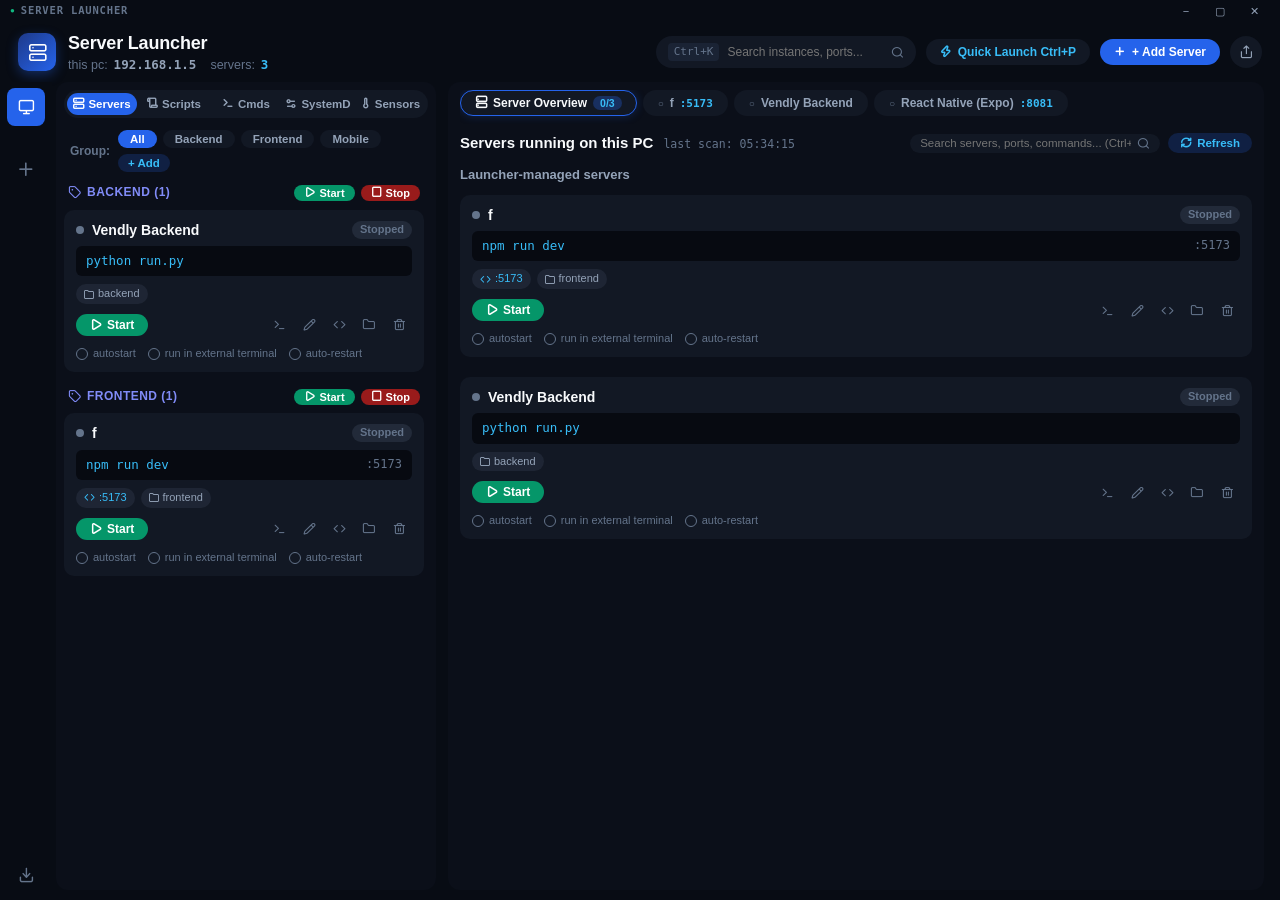
==== commit 181f7b29: "feat(html): structure OVERALL SPEED and CONNECTION STATS cards in index.html" ====
--- a/server_launcher_rust/web/index.html
+++ b/server_launcher_rust/web/index.html
@@ -1381,3 +1381,4 @@
 <!-- SystemD: empty state overview -->
 <!-- Sensors: telemetry summary strip -->
 <!-- Sensors: 4 primary metric cards -->
+<!-- Sensors: overall speed and sockets dashboard -->
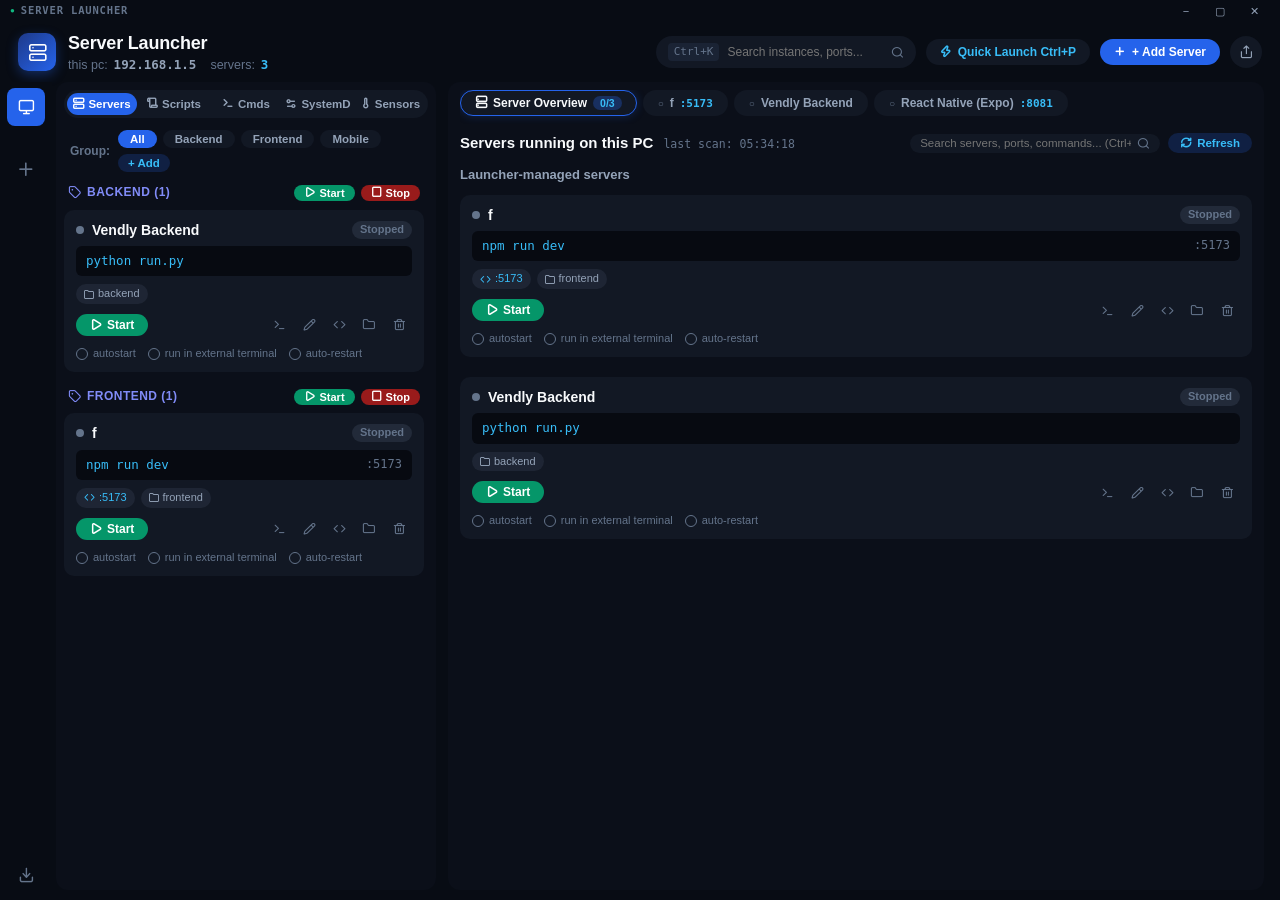
==== commit bdddf3e2: "feat(html): structure remote SSH host header with reboot and shutdown in index.html" ====
--- a/server_launcher_rust/web/index.html
+++ b/server_launcher_rust/web/index.html
@@ -1382,3 +1382,4 @@
 <!-- Sensors: telemetry summary strip -->
 <!-- Sensors: 4 primary metric cards -->
 <!-- Sensors: overall speed and sockets dashboard -->
+<!-- Remote: host header and power actions -->
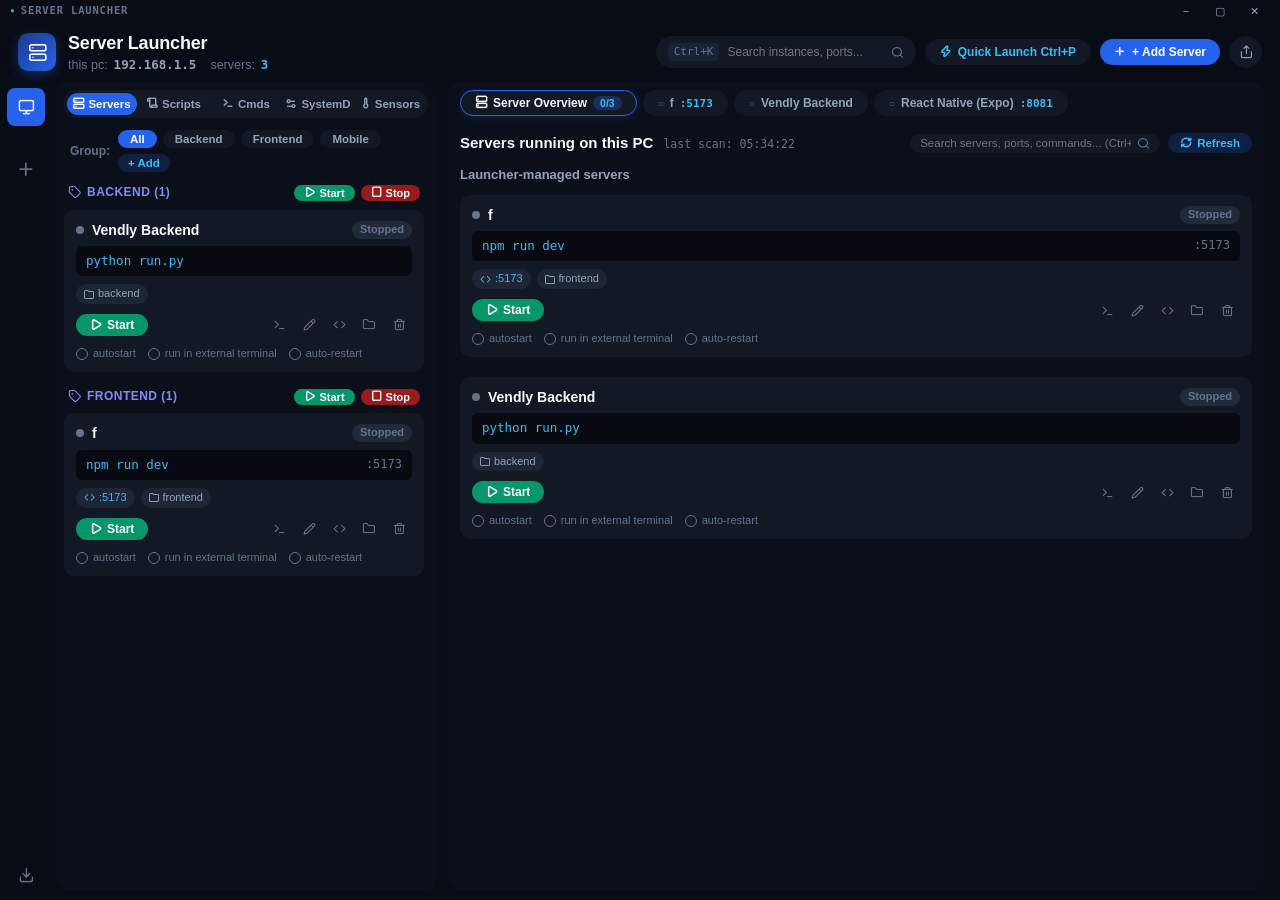
==== commit 5c75c1f5: "feat(html): structure remote listening servers left panel in index.html" ====
--- a/server_launcher_rust/web/index.html
+++ b/server_launcher_rust/web/index.html
@@ -1383,3 +1383,4 @@
 <!-- Sensors: 4 primary metric cards -->
 <!-- Sensors: overall speed and sockets dashboard -->
 <!-- Remote: host header and power actions -->
+<!-- Remote: listeners panel -->
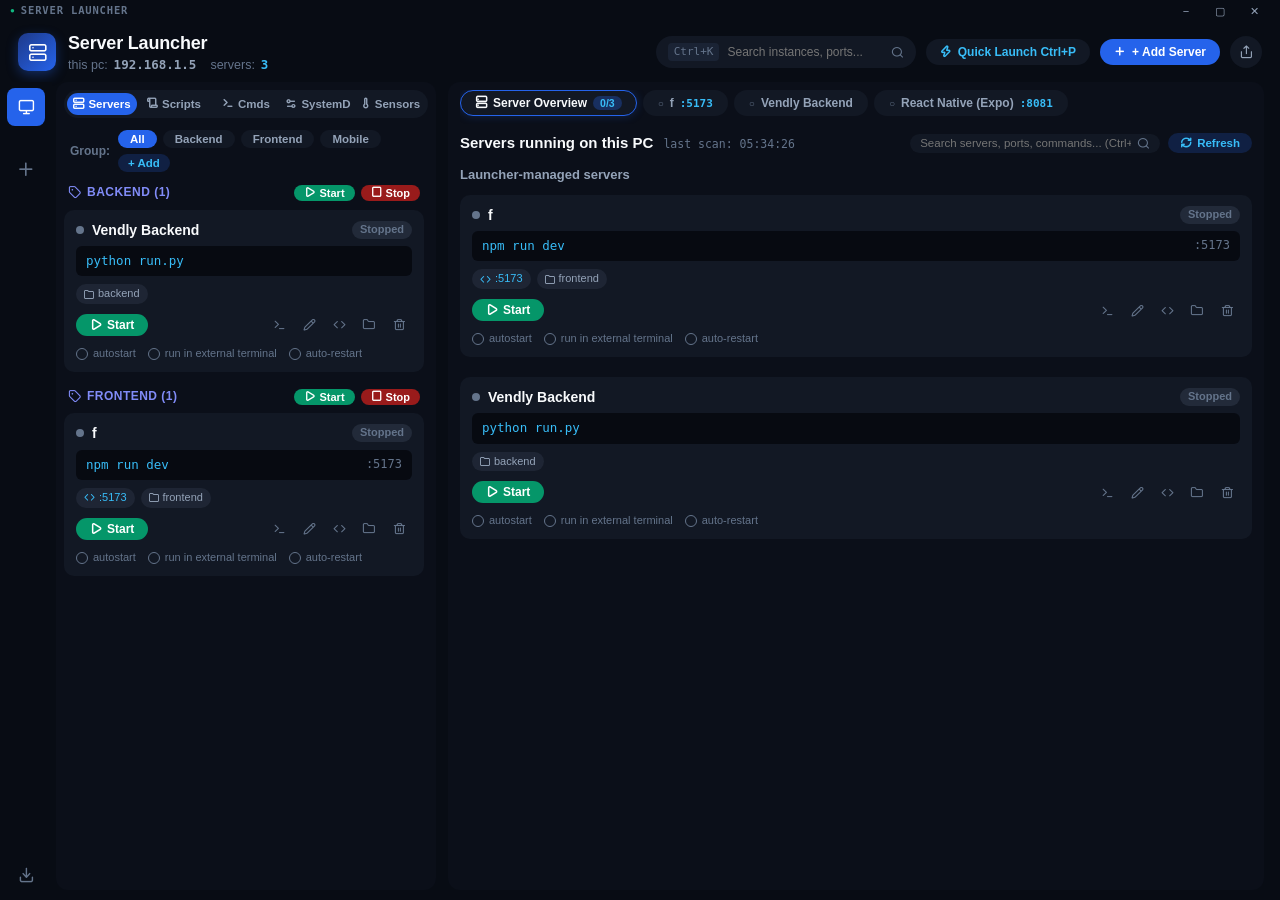
==== commit c1824f1f: "feat(html): structure remote SSH terminal console and quick chips in index.html" ====
--- a/server_launcher_rust/web/index.html
+++ b/server_launcher_rust/web/index.html
@@ -1384,3 +1384,4 @@
 <!-- Sensors: overall speed and sockets dashboard -->
 <!-- Remote: host header and power actions -->
 <!-- Remote: listeners panel -->
+<!-- Remote: SSH terminal and shortcut chips -->
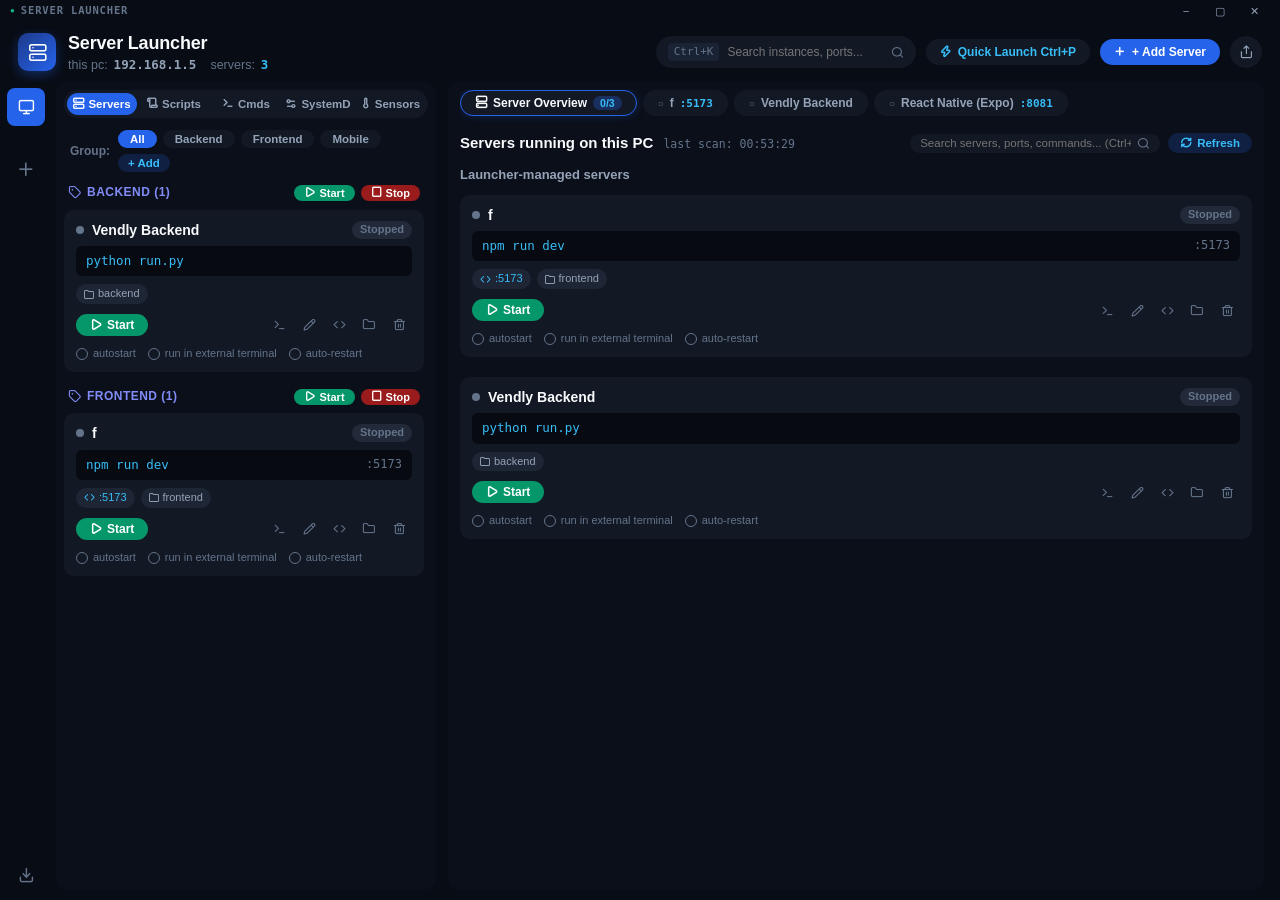
==== commit d97260d1: "feat(tauri): implement interactive terminal, systemd mode toggle, live telemetry dashboard, and SSH " ====
--- a/server_launcher_rust/web/index.html
+++ b/server_launcher_rust/web/index.html
@@ -1370,18 +1370,3 @@
     </div>
   </body>
 </html>
-<!-- Accessibility: aria labels on search inputs -->
-<!-- Scripts empty state: guides user to create a script -->
-<!-- Commands: category select dropdown -->
-<!-- Commands: category filter pill strip -->
-<!-- Terminal: header actions for native launch and clear -->
-<!-- Terminal: scrollable output console -->
-<!-- Terminal: prompt input bar -->
-<!-- SystemD: user vs system mode toggle pills -->
-<!-- SystemD: empty state overview -->
-<!-- Sensors: telemetry summary strip -->
-<!-- Sensors: 4 primary metric cards -->
-<!-- Sensors: overall speed and sockets dashboard -->
-<!-- Remote: host header and power actions -->
-<!-- Remote: listeners panel -->
-<!-- Remote: SSH terminal and shortcut chips -->
--- a/server_launcher_rust/web/style.css
+++ b/server_launcher_rust/web/style.css
@@ -1839,30 +1839,3 @@
   padding: 5px 14px;
 }
 
-/* Token: cyber cyan accent hover variable */
-/* Token: electric violet secondary accent variable */
-/* Token: obsidian background surface tokens */
-/* Search box: pill rounded input with subtle border and focus ring */
-/* Empty state: high-contrast typography and subtle icon backgrounds */
-/* Scripts list: interactive cards with glowing run buttons */
-/* SystemD toggle: pill switcher for user vs system mode */
-/* SystemD card: hollow dot indicator and status text */
-/* SystemD failed: red hollow dot and status text */
-/* Terminal header: green beacon and working directory chip */
-/* Terminal console: deep obsidian background with monospace font */
-/* Terminal prompt: electric cyan user@host prompt */
-/* Terminal stdout: light-gray high-contrast text */
-/* Terminal stderr: red text for error streams */
-/* Terminal prompt bar: integrated bottom input bar */
-/* Sensors sidebar: vertical navigation list with active highlights */
-/* Telemetry strip: host badge and hardware specification chips */
-/* Telemetry badge: pulsing live telemetry dot */
-/* Telemetry grid: 4 metric cards with big numbers and sparklines */
-/* Sparklines: smooth SVG curves with cyan stroke */
-/* RAM sparkline: area gradient fill beneath stroke */
-/* Speed chart: dashed grid lines and live throughput area */
-/* Sockets card: socket count and TCP/UDP badges */
-/* Remote header: distinct amber reboot and red shutdown action buttons */
-/* Quick chips: compact command shortcut pills */
-/* Remote listeners: port cards with Stop, Restart, Kill, Curl, Info buttons */
-/* Remote terminal: green remote prompt and execute button */
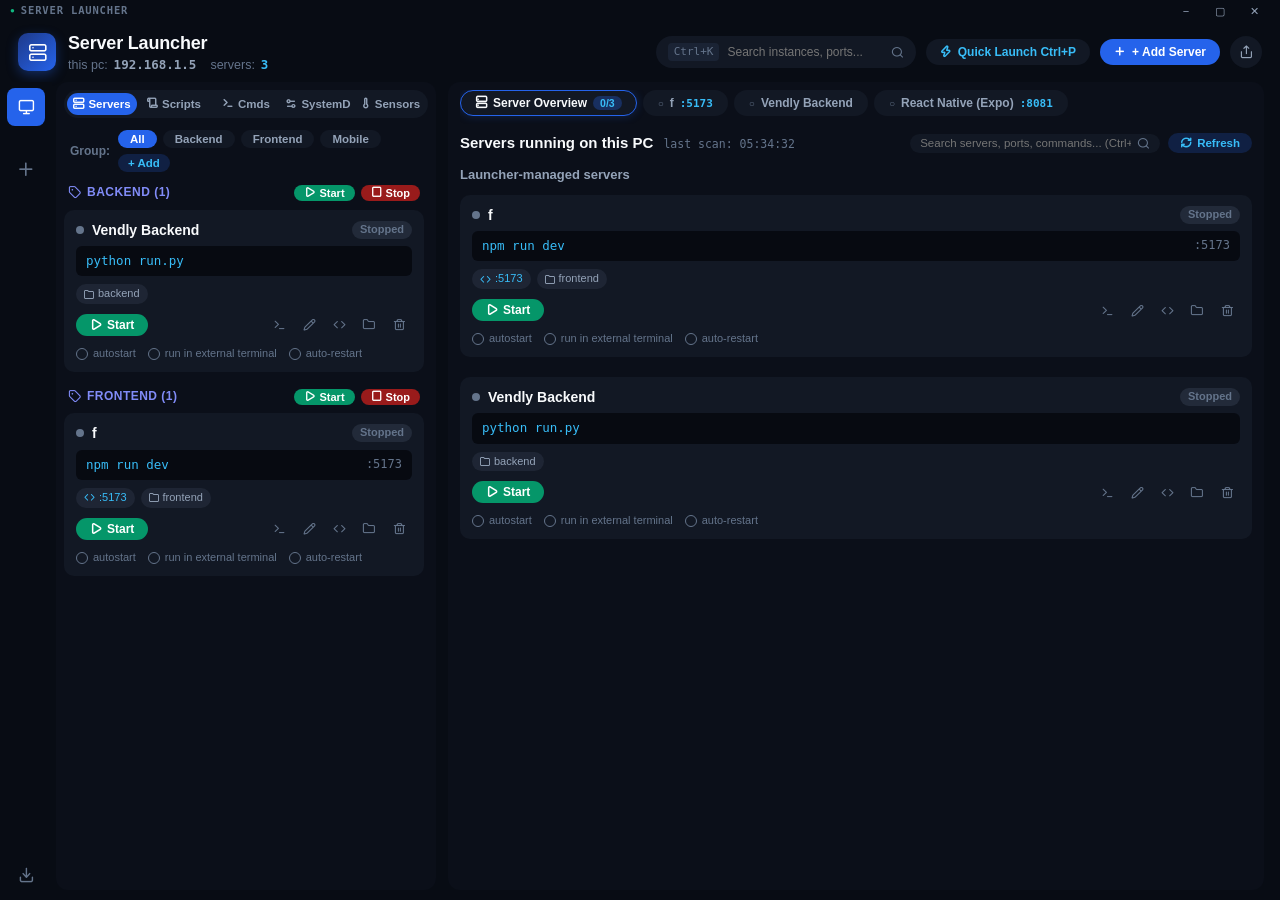
==== commit 6ad3c319: "fix(ui): resolve click event interception and harden fault-tolerant event routing" ====
--- a/server_launcher_rust/web/index.html
+++ b/server_launcher_rust/web/index.html
@@ -11,15 +11,16 @@
   <body>
     <div class="app-window">
       <!-- 0. Dedicated Slim Custom Titlebar (Height 22px, matching egui) -->
-      <div class="window-titlebar" id="window-titlebar" data-tauri-drag-region>
+      <div class="window-titlebar" id="window-titlebar">
         <div class="titlebar-brand" data-tauri-drag-region>
-          <span class="brand-dot">●</span>
-          <span class="brand-title">SERVER LAUNCHER</span>
+          <span class="brand-dot" data-tauri-drag-region>●</span>
+          <span class="brand-title" data-tauri-drag-region>SERVER LAUNCHER</span>
         </div>
-        <div class="titlebar-controls" id="titlebar-controls">
-          <button class="win-btn win-minimize" id="btn-minimize" title="Minimize" aria-label="Minimize">&#x2212;</button>
-          <button class="win-btn win-maximize" id="btn-maximize" title="Maximize" aria-label="Maximize">&#x25a2;</button>
-          <button class="win-btn win-close" id="btn-close" title="Close" aria-label="Close">&#x2715;</button>
+        <div class="titlebar-drag-spacer" data-tauri-drag-region></div>
+        <div class="titlebar-controls" id="titlebar-controls" data-tauri-drag-region="false">
+          <button class="win-btn win-minimize" id="btn-minimize" title="Minimize" aria-label="Minimize" data-tauri-drag-region="false">&#x2212;</button>
+          <button class="win-btn win-maximize" id="btn-maximize" title="Maximize" aria-label="Maximize" data-tauri-drag-region="false">&#x25a2;</button>
+          <button class="win-btn win-close" id="btn-close" title="Close" aria-label="Close" data-tauri-drag-region="false">&#x2715;</button>
         </div>
       </div>
 
@@ -1370,3 +1371,18 @@
     </div>
   </body>
 </html>
+<!-- Accessibility: aria labels on search inputs -->
+<!-- Scripts empty state: guides user to create a script -->
+<!-- Commands: category select dropdown -->
+<!-- Commands: category filter pill strip -->
+<!-- Terminal: header actions for native launch and clear -->
+<!-- Terminal: scrollable output console -->
+<!-- Terminal: prompt input bar -->
+<!-- SystemD: user vs system mode toggle pills -->
+<!-- SystemD: empty state overview -->
+<!-- Sensors: telemetry summary strip -->
+<!-- Sensors: 4 primary metric cards -->
+<!-- Sensors: overall speed and sockets dashboard -->
+<!-- Remote: host header and power actions -->
+<!-- Remote: listeners panel -->
+<!-- Remote: SSH terminal and shortcut chips -->
--- a/server_launcher_rust/web/style.css
+++ b/server_launcher_rust/web/style.css
@@ -54,7 +54,7 @@
   -webkit-font-smoothing: antialiased;
 }
 
-button, input, select, textarea, .win-btn, .sidebar-tab, .group-pill, .rail-item, .notebook-tab, .btn-glow-start, .tool-btn, .toggle-checkbox, .cat-pill, .sensor-nav-item, .btn-adb-nav {
+button, input, select, textarea, .win-btn, .sidebar-tab, .group-pill, .rail-item, .notebook-tab, .btn-glow-start, .tool-btn, .toggle-checkbox, .cat-pill, .sensor-nav-item, .btn-adb-nav, .server-card, .script-card-item, .sysd-service-card, .quick-chip, .btn-pill, .btn-mode-toggle {
   -webkit-app-region: no-drag !important;
   app-region: no-drag !important;
   pointer-events: auto !important;
@@ -84,8 +84,8 @@
   height: 22px;
   background-color: var(--bg-app);
   padding: 0 10px;
-  app-region: drag;
-  -webkit-app-region: drag;
+  -webkit-app-region: no-drag;
+  app-region: no-drag;
   user-select: none;
   flex-shrink: 0;
 }
@@ -94,7 +94,17 @@
   display: flex;
   align-items: center;
   gap: 6px;
-  pointer-events: none;
+  cursor: default;
+  -webkit-app-region: drag;
+  app-region: drag;
+  pointer-events: auto;
+}
+
+.titlebar-drag-spacer {
+  flex: 1;
+  height: 100%;
+  -webkit-app-region: drag;
+  app-region: drag;
 }
 
 .brand-dot {
@@ -114,6 +124,10 @@
   display: flex;
   align-items: center;
   gap: 2px;
+  -webkit-app-region: no-drag !important;
+  app-region: no-drag !important;
+  pointer-events: auto !important;
+  z-index: 10;
 }
 
 .win-btn {
@@ -128,6 +142,9 @@
   cursor: pointer;
   font-size: 11px;
   border-radius: 4px;
+  -webkit-app-region: no-drag !important;
+  app-region: no-drag !important;
+  pointer-events: auto !important;
   transition: background-color 0.15s, color 0.15s;
 }
 
@@ -1839,3 +1856,30 @@
   padding: 5px 14px;
 }
 
+/* Token: cyber cyan accent hover variable */
+/* Token: electric violet secondary accent variable */
+/* Token: obsidian background surface tokens */
+/* Search box: pill rounded input with subtle border and focus ring */
+/* Empty state: high-contrast typography and subtle icon backgrounds */
+/* Scripts list: interactive cards with glowing run buttons */
+/* SystemD toggle: pill switcher for user vs system mode */
+/* SystemD card: hollow dot indicator and status text */
+/* SystemD failed: red hollow dot and status text */
+/* Terminal header: green beacon and working directory chip */
+/* Terminal console: deep obsidian background with monospace font */
+/* Terminal prompt: electric cyan user@host prompt */
+/* Terminal stdout: light-gray high-contrast text */
+/* Terminal stderr: red text for error streams */
+/* Terminal prompt bar: integrated bottom input bar */
+/* Sensors sidebar: vertical navigation list with active highlights */
+/* Telemetry strip: host badge and hardware specification chips */
+/* Telemetry badge: pulsing live telemetry dot */
+/* Telemetry grid: 4 metric cards with big numbers and sparklines */
+/* Sparklines: smooth SVG curves with cyan stroke */
+/* RAM sparkline: area gradient fill beneath stroke */
+/* Speed chart: dashed grid lines and live throughput area */
+/* Sockets card: socket count and TCP/UDP badges */
+/* Remote header: distinct amber reboot and red shutdown action buttons */
+/* Quick chips: compact command shortcut pills */
+/* Remote listeners: port cards with Stop, Restart, Kill, Curl, Info buttons */
+/* Remote terminal: green remote prompt and execute button */
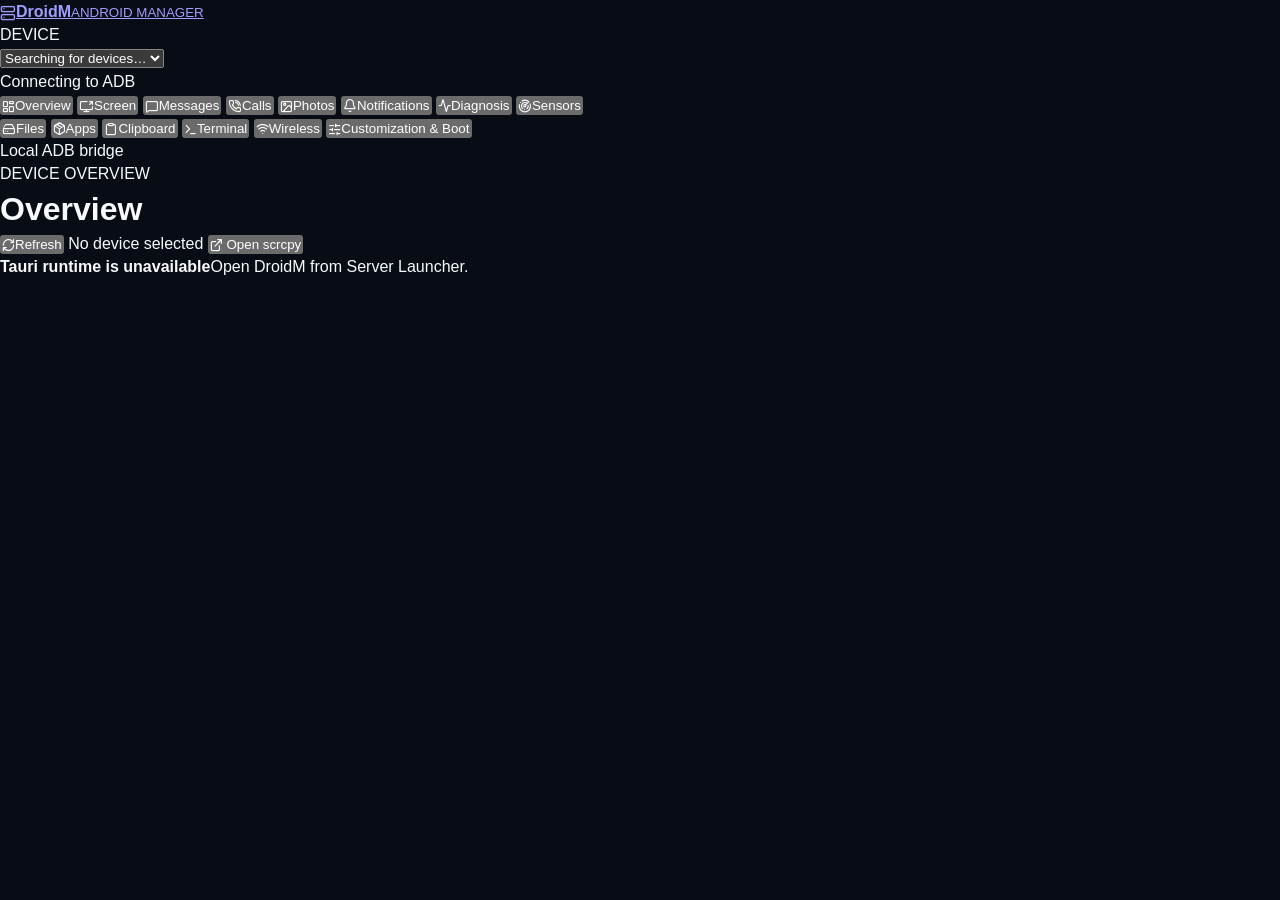
==== commit 9144542b: "fix(packaging): name desktop bundles Server Launcher" ====
--- a/server_launcher_rust/web/index.html
+++ b/server_launcher_rust/web/index.html
@@ -4,1385 +4,80 @@
     <meta charset="UTF-8" />
     <meta name="viewport" content="width=device-width, initial-scale=1.0" />
     <meta name="color-scheme" content="dark" />
-    <title>Server Launcher</title>
+    <title>DroidM</title>
     <link rel="stylesheet" href="./style.css" />
     <script defer src="./app.js"></script>
   </head>
   <body>
-    <div class="app-window">
-      <!-- 0. Dedicated Slim Custom Titlebar (Height 22px, matching egui) -->
-      <div class="window-titlebar" id="window-titlebar">
-        <div class="titlebar-brand" data-tauri-drag-region>
-          <span class="brand-dot" data-tauri-drag-region>●</span>
-          <span class="brand-title" data-tauri-drag-region>SERVER LAUNCHER</span>
-        </div>
-        <div class="titlebar-drag-spacer" data-tauri-drag-region></div>
-        <div class="titlebar-controls" id="titlebar-controls" data-tauri-drag-region="false">
-          <button class="win-btn win-minimize" id="btn-minimize" title="Minimize" aria-label="Minimize" data-tauri-drag-region="false">&#x2212;</button>
-          <button class="win-btn win-maximize" id="btn-maximize" title="Maximize" aria-label="Maximize" data-tauri-drag-region="false">&#x25a2;</button>
-          <button class="win-btn win-close" id="btn-close" title="Close" aria-label="Close" data-tauri-drag-region="false">&#x2715;</button>
-        </div>
-      </div>
+    <div class="shell">
+      <aside class="sidebar">
+        <a class="brand" href="#overview"><span class="brand-mark icon">&#xe153;</span><span><b>DroidM</b><small>ANDROID MANAGER</small></span></a>
+        <div class="device-label">DEVICE</div>
+        <select id="device-select" aria-label="Android device"><option>Searching for devices…</option></select>
+        <div id="connection-state" class="connection"><i></i><span>Connecting to ADB</span></div>
+        <nav id="navigation" aria-label="Device management">
+          <button class="nav-item active" data-tab="overview"><span class="icon">&#xe1c1;</span>Overview</button>
+          <button class="nav-item" data-tab="screen"><span class="icon">&#xe14f;</span>Screen</button>
+          <button class="nav-item" data-tab="messages"><span class="icon">&#xe117;</span>Messages</button>
+          <button class="nav-item" data-tab="calls"><span class="icon">&#xe134;</span>Calls</button>
+          <button class="nav-item" data-tab="photos"><span class="icon">&#xe0f6;</span>Photos</button>
+          <button class="nav-item" data-tab="notifications"><span class="icon">&#xe059;</span>Notifications</button>
+          <button class="nav-item" data-tab="sensors"><span class="icon">&#xe038;</span>Diagnosis</button>
+          <button class="nav-item" data-tab="hardware-sensors"><span class="icon">&#xe497;</span>Sensors</button>
+          <div class="nav-divider"></div>
+          <button class="nav-item" data-tab="storage"><span class="icon">&#xe0ed;</span>Files</button>
+          <button class="nav-item" data-tab="apps"><span class="icon">&#xe129;</span>Apps</button>
+          <button class="nav-item" data-tab="clipboard"><span class="icon">&#xe085;</span>Clipboard</button>
+          <button class="nav-item" data-tab="terminal"><span class="icon">&#xe181;</span>Terminal</button>
+          <button class="nav-item" data-tab="wireless"><span class="icon">&#xe1ae;</span>Wireless</button>
+          <button class="nav-item" data-tab="firmware"><span class="icon">&#xe29a;</span>Customization & Boot</button>
+        </nav>
+        <div class="sidebar-footer"><span class="status-dot"></span> Local ADB bridge</div>
+      </aside>
 
-      <!-- 1. Full-width App Header Toolbar -->
-      <header class="app-header" id="main-app-header">
-        <div class="header-left">
-          <div class="brand-logo-card" title="Server Launcher">
-            <span class="icon logo-icon">&#xe153;</span>
-          </div>
-          <div class="header-titles">
-            <h1 class="header-app-name" id="header-machine-name">Server Launcher</h1>
-            <div class="header-meta">
-              <span class="meta-label">this pc:</span>
-              <span class="meta-ip" id="meta-ip">192.168.1.5</span>
-              <span class="meta-label">servers:</span>
-              <span class="meta-count" id="meta-count">3</span>
-            </div>
-          </div>
-        </div>
-        <div class="header-right">
-          <div class="search-pill-box">
-            <kbd class="kbd-hint">Ctrl+K</kbd>
-            <input type="text" class="search-input" id="global-search" placeholder="Search instances, ports..." />
-            <span class="icon search-icon">&#xe151;</span>
-          </div>
-          <button class="btn-pill btn-quick-launch" id="btn-quick-launch">
-            <span class="icon icon-lightning">&#xe1b4;</span>
-            <span>Quick Launch Ctrl+P</span>
-          </button>
-          <button class="btn-pill btn-add-server" id="btn-add-server">
-            <span class="icon">&#xe13d;</span>
-            <span>+ Add Server</span>
-          </button>
-          <button class="btn-icon btn-header-settings" id="btn-settings" title="Settings">
-            <span class="icon">&#xe155;</span>
-          </button>
-        </div>
-      </header>
-
-      <!-- 2. Main Workspace Body: Device Rail + Workspace Views -->
-      <div class="workspace-body">
-        <!-- Far-left Device Rail (src/app.rs machines_nav_bar) -->
-        <aside class="device-rail" id="device-rail">
-          <button class="rail-item active" id="rail-local" data-machine="local" title="Local Machine (This PC)">
-            <span class="icon">&#xe11d;</span>
-            <span class="beacon-dot active-pc" id="rail-local-beacon" style="display: none;"></span>
-          </button>
-          <div class="rail-dynamic-hosts" id="rail-dynamic-hosts">
-            <!-- SSH Remote Hosts rendered dynamically -->
-          </div>
-          <div class="rail-dynamic-adb" id="rail-dynamic-adb">
-            <!-- ADB Devices rendered dynamically -->
-          </div>
-          <button class="rail-item rail-add" id="rail-add-device" title="Add Host or Device">
-            <span class="icon">&#xe13d;</span>
-          </button>
-          <div class="rail-spacer"></div>
-          <button class="rail-item rail-download" id="rail-export" title="Export Configurations">
-            <span class="icon">&#xe0b2;</span>
-          </button>
-        </aside>
-
-        <!-- Container for Workspaces (Local PC, Remote SSH, Android ADB) -->
-        <div class="workspace-viewport">
-          
-          <!-- ═══════════════════════════════════════════════════════════ -->
-          <!-- A. LOCAL PC WORKSPACE (Dual Panels: Left & Right)           -->
-          <!-- ═══════════════════════════════════════════════════════════ -->
-          <div class="dual-panels-container" id="view-local-pc">
-            
-            <!-- LEFT PANEL: 380px width -->
-            <section class="left-panel">
-              <!-- 5 Navigation Tabs inside Left Panel -->
-              <div class="sidebar-tabs-bar">
-                <button class="sidebar-tab active" data-tab="servers">
-                  <span class="icon">&#xe153;</span>
-                  <span>Servers</span>
-                </button>
-                <button class="sidebar-tab" data-tab="scripts">
-                  <span class="icon">&#xe2ed;</span>
-                  <span>Scripts</span>
-                </button>
-                <button class="sidebar-tab" data-tab="cmds">
-                  <span class="icon">&#xe181;</span>
-                  <span>Cmds</span>
-                </button>
-                <button class="sidebar-tab" data-tab="systemd">
-                  <span class="icon">&#xe245;</span>
-                  <span>SystemD</span>
-                </button>
-                <button class="sidebar-tab" data-tab="sensors">
-                  <span class="icon">&#xe186;</span>
-                  <span>Sensors</span>
-                </button>
+      <main class="main">
+        <header class="topbar">
+          <div><div id="eyebrow" class="eyebrow">DEVICE OVERVIEW</div><h1 id="page-title">Overview</h1></div>
+          <div class="top-actions">
+            <div id="sensors-header-controls" class="sensors-header-controls" style="display: none;">
+              <div class="live-pulse-badge">
+                <div class="live-pulse-dot" id="header-pulse-dot"></div>
+                <span id="header-pulse-text">LIVE 60S</span>
               </div>
-
-              <!-- 1. SERVERS LEFT VIEW -->
-              <div class="panel-left-view" id="left-view-servers">
-                <div class="group-filter-row">
-                  <span class="group-filter-label">Group:</span>
-                  <div class="group-pills-list" id="group-pills-list">
-                    <button class="group-pill active" data-group="all">All</button>
-                    <button class="group-pill" data-group="backend">Backend</button>
-                    <button class="group-pill" data-group="frontend">Frontend</button>
-                    <button class="group-pill" data-group="mobile">Mobile</button>
-                    <button class="group-pill-add" id="btn-add-group">+ Add</button>
-                  </div>
-                </div>
-
-                <div class="left-cards-scrollable" id="left-servers-container">
-                  <!-- Group BACKEND (1) -->
-                  <div class="group-block" data-group="backend">
-                    <div class="group-header">
-                      <div class="group-header-title">
-                        <span class="icon tag-icon">&#xe17f;</span>
-                        <span class="group-header-text">BACKEND (1)</span>
-                      </div>
-                      <div class="group-header-actions">
-                        <button class="btn-group-action btn-group-start" data-batch-start="Backend">
-                          <span class="icon">&#xe13c;</span><span>Start</span>
-                        </button>
-                        <button class="btn-group-action btn-group-stop" data-batch-stop="Backend">
-                          <span class="icon">&#xe167;</span><span>Stop</span>
-                        </button>
-                      </div>
-                    </div>
-                    <!-- Vendly Backend Card -->
-                    <div class="server-card" id="card-vendly_backend">
-                      <div class="card-row-header">
-                        <div class="card-title-wrap">
-                          <span class="status-indicator-dot"></span>
-                          <span class="card-title-text" data-open-subtab="vendly_backend">Vendly Backend</span>
-                        </div>
-                        <span class="status-chip-pill stopped">Stopped</span>
-                      </div>
-                      <div class="recessed-command-box" title="Click to copy command">
-                        <code class="code-command">python run.py</code>
-                      </div>
-                      <div class="card-meta-tags">
-                        <span class="meta-tag tag-folder"><span class="icon">&#xe0d7;</span><span>backend</span></span>
-                      </div>
-                      <div class="card-actions-row">
-                        <button class="btn-glow-start" data-toggle-key="vendly_backend">
-                          <span class="icon">&#xe13c;</span><span>Start</span>
-                        </button>
-                        <div class="card-tools-cluster">
-                          <button class="tool-btn" data-tool="terminal" data-key="vendly_backend" title="Terminal"><span class="icon">&#xe181;</span></button>
-                          <button class="tool-btn" data-tool="edit" data-key="vendly_backend" title="Edit"><span class="icon">&#xe1f9;</span></button>
-                          <button class="tool-btn" data-tool="code" data-key="vendly_backend" title="VS Code"><span class="icon">&#xe093;</span></button>
-                          <button class="tool-btn" data-tool="folder" data-key="vendly_backend" title="Folder"><span class="icon">&#xe0d7;</span></button>
-                          <button class="tool-btn tool-danger" data-tool="delete" data-key="vendly_backend" title="Delete"><span class="icon">&#xe18e;</span></button>
-                        </div>
-                      </div>
-                      <div class="card-checkboxes-row">
-                        <label class="toggle-checkbox">
-                          <input type="checkbox" name="autostart" data-key="vendly_backend" />
-                          <span class="checkbox-ring"></span><span>autostart</span>
-                        </label>
-                        <label class="toggle-checkbox">
-                          <input type="checkbox" name="external_terminal" data-key="vendly_backend" />
-                          <span class="checkbox-ring"></span><span>run in external terminal</span>
-                        </label>
-                        <label class="toggle-checkbox">
-                          <input type="checkbox" name="auto_restart" data-key="vendly_backend" />
-                          <span class="checkbox-ring"></span><span>auto-restart</span>
-                        </label>
-                      </div>
-                    </div>
-                  </div>
-
-                  <!-- Group FRONTEND (1) -->
-                  <div class="group-block" data-group="frontend">
-                    <div class="group-header">
-                      <div class="group-header-title">
-                        <span class="icon tag-icon">&#xe17f;</span>
-                        <span class="group-header-text">FRONTEND (1)</span>
-                      </div>
-                      <div class="group-header-actions">
-                        <button class="btn-group-action btn-group-start" data-batch-start="Frontend">
-                          <span class="icon">&#xe13c;</span><span>Start</span>
-                        </button>
-                        <button class="btn-group-action btn-group-stop" data-batch-stop="Frontend">
-                          <span class="icon">&#xe167;</span><span>Stop</span>
-                        </button>
-                      </div>
-                    </div>
-                    <!-- f Card -->
-                    <div class="server-card" id="card-f">
-                      <div class="card-row-header">
-                        <div class="card-title-wrap">
-                          <span class="status-indicator-dot"></span>
-                          <span class="card-title-text" data-open-subtab="f">f</span>
-                        </div>
-                        <span class="status-chip-pill stopped">Stopped</span>
-                      </div>
-                      <div class="recessed-command-box" title="Click to copy command">
-                        <code class="code-command">npm run dev</code>
-                        <span class="code-port">:5173</span>
-                      </div>
-                      <div class="card-meta-tags">
-                        <span class="meta-tag tag-port"><span class="icon">&#xe093;</span><span>:5173</span></span>
-                        <span class="meta-tag tag-folder"><span class="icon">&#xe0d7;</span><span>frontend</span></span>
-                      </div>
-                      <div class="card-actions-row">
-                        <button class="btn-glow-start" data-toggle-key="f">
-                          <span class="icon">&#xe13c;</span><span>Start</span>
-                        </button>
-                        <div class="card-tools-cluster">
-                          <button class="tool-btn" data-tool="terminal" data-key="f" title="Terminal"><span class="icon">&#xe181;</span></button>
-                          <button class="tool-btn" data-tool="edit" data-key="f" title="Edit"><span class="icon">&#xe1f9;</span></button>
-                          <button class="tool-btn" data-tool="code" data-key="f" title="VS Code"><span class="icon">&#xe093;</span></button>
-                          <button class="tool-btn" data-tool="folder" data-key="f" title="Folder"><span class="icon">&#xe0d7;</span></button>
-                          <button class="tool-btn tool-danger" data-tool="delete" data-key="f" title="Delete"><span class="icon">&#xe18e;</span></button>
-                        </div>
-                      </div>
-                      <div class="card-checkboxes-row">
-                        <label class="toggle-checkbox">
-                          <input type="checkbox" name="autostart" data-key="f" />
-                          <span class="checkbox-ring"></span><span>autostart</span>
-                        </label>
-                        <label class="toggle-checkbox">
-                          <input type="checkbox" name="external_terminal" data-key="f" />
-                          <span class="checkbox-ring"></span><span>run in external terminal</span>
-                        </label>
-                        <label class="toggle-checkbox">
-                          <input type="checkbox" name="auto_restart" data-key="f" />
-                          <span class="checkbox-ring"></span><span>auto-restart</span>
-                        </label>
-                      </div>
-                    </div>
-                  </div>
-                </div>
-              </div>
-
-              <!-- 2. SCRIPTS LEFT VIEW -->
-              <div class="panel-left-view" id="left-view-scripts" style="display: none;">
-                <div class="view-header-row">
-                  <span class="view-header-title">CUSTOM SCRIPTS</span>
-                  <button class="btn-pill btn-add-server" id="btn-add-script">+ New Script</button>
-                </div>
-                <div class="panel-search-box">
-                  <span class="icon search-icon">&#xe151;</span>
-                  <input type="text" id="scripts-search-input" placeholder="Filter scripts..." />
-                </div>
-                <div class="scripts-left-list left-cards-scrollable" id="scripts-left-list">
-                  <!-- Scripts injected dynamically -->
-                </div>
-              </div>
-
-              <!-- 3. CMDS LEFT VIEW -->
-              <div class="panel-left-view" id="left-view-cmds" style="display: none;">
-                <div class="view-header-row">
-                  <span class="view-header-title">SAVED COMMANDS</span>
-                  <div class="cmds-header-actions">
-                    <button class="btn-subtle-action" id="btn-import-cmds"><span class="icon">&#xe0e8;</span> Import</button>
-                    <button class="btn-subtle-action" id="btn-export-cmds"><span class="icon">&#xe0b2;</span> Export</button>
-                    <button class="btn-pill btn-add-server" id="btn-add-command">+ Save Command</button>
-                  </div>
-                </div>
-                <div class="panel-search-box">
-                  <span class="icon search-icon">&#xe151;</span>
-                  <input type="text" id="cmds-search-input" placeholder="Filter commands..." />
-                </div>
-                <div class="cmds-cat-select-row">
-                  <span class="cat-label">Category:</span>
-                  <select id="cmds-cat-select" class="cmds-cat-dropdown">
-                    <option value="all">All (1207)</option>
-                    <option value="General">General</option>
-                    <option value="Package Management">Package Management</option>
-                    <option value="Docker & Containers">Docker & Containers</option>
-                    <option value="Git & Version Control">Git & Version Control</option>
-                    <option value="Network & Ports">Network & Ports</option>
-                    <option value="System Administration">System Administration</option>
-                  </select>
-                </div>
-                <div class="cmds-categories-row" id="cmds-categories-row">
-                  <button class="cat-pill active" data-cat="all">All</button>
-                  <button class="cat-pill" data-cat="Backup & Utilities">Backup & Utilities</button>
-                  <button class="cat-pill" data-cat="Command Help & Reference">Command Help & Reference</button>
-                  <button class="cat-pill" data-cat="Configuration">Configuration</button>
-                  <button class="cat-pill" data-cat="Package Management">Package Management</button>
-                  <button class="cat-pill" data-cat="General">General</button>
-                </div>
-                <div class="cmds-left-list left-cards-scrollable" id="cmds-left-list">
-                  <!-- Commands injected dynamically -->
-                </div>
-              </div>
-
-              <!-- 4. SYSTEMD LEFT VIEW -->
-              <div class="panel-left-view" id="left-view-systemd" style="display: none;">
-                <div class="view-header-row">
-                  <span class="view-header-title">SYSTEMD SERVICES</span>
-                  <button class="btn-pill btn-add-server" id="btn-add-systemd-service">+ New Service</button>
-                </div>
-                <div class="sysd-mode-toggle-row">
-                  <div class="sysd-mode-pills">
-                    <button class="sysd-mode-pill active" id="btn-sysd-mode-user" data-mode="user">User (--user)</button>
-                    <button class="sysd-mode-pill" id="btn-sysd-mode-system" data-mode="system">System</button>
-                  </div>
-                  <button class="btn-icon btn-mode-refresh" id="btn-refresh-sysd" title="Refresh Services">
-                    <span class="icon">&#xe145;</span>
-                  </button>
-                </div>
-                <div class="panel-search-box">
-                  <span class="icon search-icon">&#xe151;</span>
-                  <input type="text" id="sysd-search-input" placeholder="Filter services..." />
-                </div>
-                <div class="systemd-left-list left-cards-scrollable" id="systemd-left-list">
-                  <!-- Systemd services injected dynamically -->
-                </div>
-              </div>
-
-              <!-- 5. SENSORS LEFT VIEW -->
-              <div class="panel-left-view" id="left-view-sensors" style="display: none;">
-                <div class="view-header-row">
-                  <span class="view-header-title">HARDWARE ENGINES</span>
-                  <div class="sensors-header-controls">
-                    <select id="sensors-interval-select" class="sensors-interval-dropdown" title="Poll Interval">
-                      <option value="1000">⏱ 1s</option>
-                      <option value="2000">⏱ 2s</option>
-                      <option value="5000" selected>⏱ 5s</option>
-                      <option value="10000">⏱ 10s</option>
-                    </select>
-                    <button class="btn-icon btn-mode-refresh" id="btn-refresh-sensors-sidebar" title="Refresh Telemetry">
-                      <span class="icon">&#xe145;</span>
-                    </button>
-                  </div>
-                </div>
-                <div class="sensors-nav-list" id="sensors-nav-list">
-                  <button class="sensor-nav-item active" data-sensor-cat="overview">
-                    <span class="icon">&#xe153;</span>
-                    <span class="sn-label">Overview</span>
-                  </button>
-                  <button class="sensor-nav-item" data-sensor-cat="top_apps">
-                    <span class="icon">&#xe1b4;</span>
-                    <span class="sn-label">Top Apps</span>
-                  </button>
-                  <button class="sensor-nav-item" data-sensor-cat="cpu">
-                    <span class="icon">&#xe0e2;</span>
-                    <span class="sn-label">CPU</span>
-                  </button>
-                  <button class="sensor-nav-item" data-sensor-cat="ram">
-                    <span class="icon">&#xe153;</span>
-                    <span class="sn-label">RAM</span>
-                  </button>
-                  <button class="sensor-nav-item" data-sensor-cat="gpu">
-                    <span class="icon">&#xe16b;</span>
-                    <span class="sn-label">GPU</span>
-                  </button>
-                  <button class="sensor-nav-item" data-sensor-cat="storage">
-                    <span class="icon">&#xe14d;</span>
-                    <span class="sn-label">Storage</span>
-                  </button>
-                  <button class="sensor-nav-item" data-sensor-cat="wifi">
-                    <span class="icon">&#xe137;</span>
-                    <span class="sn-label">Wi-Fi</span>
-                  </button>
-                  <button class="sensor-nav-item" data-sensor-cat="data_usage">
-                    <span class="icon">&#xe151;</span>
-                    <span class="sn-label">Data Usage</span>
-                  </button>
-                  <button class="sensor-nav-item" data-sensor-cat="power">
-                    <span class="icon">&#xe1b4;</span>
-                    <span class="sn-label">Power</span>
-                  </button>
-                  <button class="sensor-nav-item" data-sensor-cat="bluetooth">
-                    <span class="icon">&#xe0a9;</span>
-                    <span class="sn-label">Bluetooth</span>
-                  </button>
-                  <button class="sensor-nav-item" data-sensor-cat="temperature">
-                    <span class="icon">&#xe186;</span>
-                    <span class="sn-label">Temperature</span>
-                  </button>
-                </div>
-              </div>
-            </section>
-
-            <!-- RIGHT PANEL: Remaining Width -->
-            <section class="right-panel">
-              
-              <!-- SERVERS RIGHT TAB STRIP & CONTENT -->
-              <div class="tab-view-container" id="rv-servers-view">
-                <div class="notebook-tabs-strip" id="notebook-tabs-strip">
-                  <button class="notebook-tab active" data-subtab="overview">
-                    <span class="icon">&#xe153;</span>
-                    <span class="notebook-tab-name">Server Overview</span>
-                    <span class="online-count-badge" id="online-count-badge">0/3</span>
-                  </button>
-                  <button class="notebook-tab" data-subtab="f">
-                    <span class="tab-radio-dot">○</span>
-                    <span class="notebook-tab-name">f</span>
-                    <span class="tab-port-label">:5173</span>
-                  </button>
-                  <button class="notebook-tab" data-subtab="vendly_backend">
-                    <span class="tab-radio-dot">○</span>
-                    <span class="notebook-tab-name">Vendly Backend</span>
-                  </button>
-                  <button class="notebook-tab" data-subtab="react_native__expo">
-                    <span class="tab-radio-dot">○</span>
-                    <span class="notebook-tab-name">React Native (Expo)</span>
-                    <span class="tab-port-label">:8081</span>
-                  </button>
-                </div>
-
-                <!-- Subtab 0: Server Overview -->
-                <div class="right-tab-content" id="tab-content-overview">
-                  <div class="right-subbar">
-                    <div class="subbar-info">
-                      <h2 class="subbar-title">Servers running on this PC</h2>
-                      <span class="subbar-scan-clock">last scan: <span id="scan-timer">00:53:29</span></span>
-                    </div>
-                    <div class="subbar-actions">
-                      <div class="subbar-search-pill">
-                        <input type="text" id="overview-search" placeholder="Search servers, ports, commands... (Ctrl+F)" />
-                        <span class="icon search-icon">&#xe151;</span>
-                      </div>
-                      <button class="btn-refresh-pill" id="btn-refresh" title="Scan System Ports">
-                        <span class="icon">&#xe145;</span>
-                        <span>Refresh</span>
-                      </button>
-                    </div>
-                  </div>
-
-                  <div class="managed-servers-section">
-                    <h3 class="managed-section-heading">Launcher-managed servers</h3>
-                    <div class="managed-cards-container" id="managed-cards-container">
-                      <!-- Managed Card: f -->
-                      <div class="server-card" id="managed-card-f">
-                        <div class="card-row-header">
-                          <div class="card-title-wrap">
-                            <span class="status-indicator-dot"></span>
-                            <span class="card-title-text" data-open-subtab="f">f</span>
-                          </div>
-                          <span class="status-chip-pill stopped">Stopped</span>
-                        </div>
-                        <div class="recessed-command-box" title="Click to copy command">
-                          <code class="code-command">npm run dev</code>
-                          <span class="code-port">:5173</span>
-                        </div>
-                        <div class="card-meta-tags">
-                          <span class="meta-tag tag-port"><span class="icon">&#xe093;</span><span>:5173</span></span>
-                          <span class="meta-tag tag-folder"><span class="icon">&#xe0d7;</span><span>frontend</span></span>
-                        </div>
-                        <div class="card-actions-row">
-                          <button class="btn-glow-start" data-toggle-key="f">
-                            <span class="icon">&#xe13c;</span><span>Start</span>
-                          </button>
-                          <div class="card-tools-cluster">
-                            <button class="tool-btn" data-tool="terminal" data-key="f" title="Terminal"><span class="icon">&#xe181;</span></button>
-                            <button class="tool-btn" data-tool="edit" data-key="f" title="Edit"><span class="icon">&#xe1f9;</span></button>
-                            <button class="tool-btn" data-tool="code" data-key="f" title="VS Code"><span class="icon">&#xe093;</span></button>
-                            <button class="tool-btn" data-tool="folder" data-key="f" title="Folder"><span class="icon">&#xe0d7;</span></button>
-                            <button class="tool-btn tool-danger" data-tool="delete" data-key="f" title="Delete"><span class="icon">&#xe18e;</span></button>
-                          </div>
-                        </div>
-                        <div class="card-checkboxes-row">
-                          <label class="toggle-checkbox">
-                            <input type="checkbox" name="autostart" data-key="f" />
-                            <span class="checkbox-ring"></span><span>autostart</span>
-                          </label>
-                          <label class="toggle-checkbox">
-                            <input type="checkbox" name="external_terminal" data-key="f" />
-                            <span class="checkbox-ring"></span><span>run in external terminal</span>
-                          </label>
-                          <label class="toggle-checkbox">
-                            <input type="checkbox" name="auto_restart" data-key="f" />
-                            <span class="checkbox-ring"></span><span>auto-restart</span>
-                          </label>
-                        </div>
-                      </div>
-
-                      <!-- Managed Card: Vendly Backend -->
-                      <div class="server-card" id="managed-card-vendly_backend">
-                        <div class="card-row-header">
-                          <div class="card-title-wrap">
-                            <span class="status-indicator-dot"></span>
-                            <span class="card-title-text" data-open-subtab="vendly_backend">Vendly Backend</span>
-                          </div>
-                          <span class="status-chip-pill stopped">Stopped</span>
-                        </div>
-                        <div class="recessed-command-box" title="Click to copy command">
-                          <code class="code-command">python run.py</code>
-                        </div>
-                        <div class="card-meta-tags">
-                          <span class="meta-tag tag-folder"><span class="icon">&#xe0d7;</span><span>backend</span></span>
-                        </div>
-                        <div class="card-actions-row">
-                          <button class="btn-glow-start" data-toggle-key="vendly_backend">
-                            <span class="icon">&#xe13c;</span><span>Start</span>
-                          </button>
-                          <div class="card-tools-cluster">
-                            <button class="tool-btn" data-tool="terminal" data-key="vendly_backend" title="Terminal"><span class="icon">&#xe181;</span></button>
-                            <button class="tool-btn" data-tool="edit" data-key="vendly_backend" title="Edit"><span class="icon">&#xe1f9;</span></button>
-                            <button class="tool-btn" data-tool="code" data-key="vendly_backend" title="VS Code"><span class="icon">&#xe093;</span></button>
-                            <button class="tool-btn" data-tool="folder" data-key="vendly_backend" title="Folder"><span class="icon">&#xe0d7;</span></button>
-                            <button class="tool-btn tool-danger" data-tool="delete" data-key="vendly_backend" title="Delete"><span class="icon">&#xe18e;</span></button>
-                          </div>
-                        </div>
-                        <div class="card-checkboxes-row">
-                          <label class="toggle-checkbox">
-                            <input type="checkbox" name="autostart" data-key="vendly_backend" />
-                            <span class="checkbox-ring"></span><span>autostart</span>
-                          </label>
-                          <label class="toggle-checkbox">
-                            <input type="checkbox" name="external_terminal" data-key="vendly_backend" />
-                            <span class="checkbox-ring"></span><span>run in external terminal</span>
-                          </label>
-                          <label class="toggle-checkbox">
-                            <input type="checkbox" name="auto_restart" data-key="vendly_backend" />
-                            <span class="checkbox-ring"></span><span>auto-restart</span>
-                          </label>
-                        </div>
-                      </div>
-                    </div>
-                  </div>
-                </div>
-
-                <!-- Dedicated Server Detail View -->
-                <div class="right-tab-content" id="tab-content-server" style="display: none;">
-                  <div class="server-detail-header">
-                    <div class="server-detail-title-group">
-                      <span class="server-detail-dot" id="srv-detail-dot">●</span>
-                      <h2 class="server-detail-name" id="srv-detail-name">Vendly Backend</h2>
-                      <span class="status-chip-pill stopped" id="srv-detail-chip">Stopped</span>
-                    </div>
-                    <div class="server-detail-actions">
-                      <button class="btn-glow-start" id="srv-detail-start-btn">
-                        <span class="icon">&#xe13c;</span><span>Start</span>
-                      </button>
-                      <button class="tool-btn" id="srv-detail-term-btn" title="Open Terminal"><span class="icon">&#xe181;</span></button>
-                      <button class="tool-btn" id="srv-detail-code-btn" title="VS Code"><span class="icon">&#xe093;</span></button>
-                      <button class="tool-btn" id="srv-detail-folder-btn" title="Folder"><span class="icon">&#xe0d7;</span></button>
-                    </div>
-                  </div>
-                  <div class="server-custom-bar" id="srv-custom-bar"></div>
-                  <div class="terminal-shell-box">
-                    <div class="terminal-shell-header">
-                      <span class="terminal-shell-label">>_ Process Logs & Terminal Stream</span>
-                      <span class="terminal-shell-cwd" id="srv-detail-cwd">/backend</span>
-                    </div>
-                    <pre class="terminal-shell-output" id="srv-detail-output">// Process is currently stopped.</pre>
-                  </div>
-                </div>
-              </div>
-
-              <!-- SCRIPTS RIGHT VIEW -->
-              <div class="tab-view-container" id="rv-scripts-view" style="display: none;">
-                <!-- Empty State matching Image 1 -->
-                <div class="empty-state-card" id="scripts-empty-card">
-                  <div class="empty-state-icon-wrap">
-                    <span class="icon">&#xe2ed;</span>
-                  </div>
-                  <h2 class="empty-state-title">Custom Scripts</h2>
-                  <p class="empty-state-desc">
-                    Select a script from the left or click '+ New Script' to create one.<br />
-                    Scripts can execute any command or interpreter and can run automatically on launch.
-                  </p>
-                </div>
-                <!-- Active Script Runner (when selected) -->
-                <div class="script-runner-pane" id="scripts-active-pane" style="display: none;">
-                  <div class="server-detail-header">
-                    <div>
-                      <h2 class="server-detail-name" id="scripts-active-name">Script Console Execution Output</h2>
-                      <span class="script-status-desc" id="scripts-status-desc">Select a script to view logs</span>
-                    </div>
-                    <div class="server-detail-actions">
-                      <button class="btn-pill btn-quick-launch" id="btn-run-active-script"><span class="icon">&#xe13c;</span> Execute Now</button>
-                      <button class="btn-pill" id="btn-clear-scripts-output">Clear Logs</button>
-                    </div>
-                  </div>
-                  <div class="terminal-shell-box" style="margin-top: 10px;">
-                    <pre class="terminal-shell-output" id="scripts-terminal-output">// Select or run a custom script on the left...</pre>
-                  </div>
-                </div>
-              </div>
-
-              <!-- CMDS RIGHT VIEW: LOCAL INTERACTIVE TERMINAL (Matching Image 4) -->
-              <div class="tab-view-container" id="rv-cmds-view" style="display: none;">
-                <div class="terminal-cockpit-header">
-                  <div class="term-cockpit-title-wrap">
-                    <span class="icon term-icon">&#xe181;</span>
-                    <span class="icon term-laptop-icon">&#xe11d;</span>
-                    <h2 class="term-cockpit-title">Local Interactive Terminal</h2>
-                  </div>
-                  <div class="term-cockpit-status-wrap">
-                    <span class="beacon-ready-dot"></span>
-                    <span class="term-ready-text">Ready</span>
-                    <span class="term-bullet">•</span>
-                    <span class="icon term-folder-icon">&#xe0d7;</span>
-                    <span class="term-cwd-text" id="local-term-cwd-display">~/Documents/Coding/Server_Launcher/server_launcher_rust</span>
-                  </div>
-                  <div class="term-cockpit-actions">
-                    <button class="btn-pill" id="btn-open-native-term" title="Launch External Terminal Emulator">
-                      <span class="icon">&#xe093;</span>
-                      <span>Native Terminal</span>
-                    </button>
-                    <button class="btn-pill" id="btn-clear-local-term" title="Clear Screen (Ctrl+L)">
-                      <span class="icon">&#xe18e;</span>
-                      <span>Clear (Ctrl+L)</span>
-                    </button>
-                  </div>
-                </div>
-
-                <!-- Monospace Terminal Scrollable Viewport -->
-                <div class="terminal-console-viewport" id="local-term-console">
-                  <div class="term-log-line banner">Terminal ready. Type a command below or press Tab for auto-completion.</div>
-                </div>
-
-                <!-- Bottom Interactive Command Prompt Bar -->
-                <div class="terminal-interactive-bar">
-                  <span class="term-prompt-prefix" id="local-term-prompt-str">venujasilva@:~/Documents/Coding/Server_Launcher/server_launcher_rust$ </span>
-                  <input type="text" class="term-prompt-input" id="local-term-input" placeholder="Type a command..." autocomplete="off" spellcheck="false" />
-                  <button class="btn-glow-start btn-term-run" id="btn-local-term-run">
-                    <span class="icon">&#xe13c;</span>
-                    <span>Run</span>
-                  </button>
-                </div>
-              </div>
-
-              <!-- SYSTEMD RIGHT VIEW (Matching Image 2) -->
-              <div class="tab-view-container" id="rv-systemd-view" style="display: none;">
-                <!-- Empty State matching Image 2 -->
-                <div class="empty-state-card" id="sysd-empty-card">
-                  <div class="empty-state-icon-wrap">
-                    <span class="icon">&#xe245;</span>
-                  </div>
-                  <h2 class="empty-state-title">SystemMD Services</h2>
-                  <p class="empty-state-desc">
-                    Select a systemd unit from the left panel to control, edit unit files & drop-ins, and inspect dependencies,<br />
-                    or click '+ New Service' to create and enable a new systemd unit.
-                  </p>
-                </div>
-
-                <!-- Active Service Unit Details (when selected) -->
-                <div class="sysd-details-pane" id="sysd-active-pane" style="display: none;">
-                  <div class="server-detail-header">
-                    <div>
-                      <h2 class="server-detail-name" id="sysd-active-name">Select SystemD Service</h2>
-                      <span class="script-status-desc" id="sysd-active-desc">Unit inspection and journalctl diagnostics</span>
-                    </div>
-                    <div class="server-detail-actions" id="sysd-controls-cluster">
-                      <button class="btn-group-action btn-group-start" id="btn-sysd-start"><span class="icon">&#xe13c;</span> Start</button>
-                      <button class="btn-group-action btn-group-stop" id="btn-sysd-stop"><span class="icon">&#xe167;</span> Stop</button>
-                      <button class="btn-pill" id="btn-sysd-restart"><span class="icon">&#xe145;</span> Restart</button>
-                    </div>
-                  </div>
-                  <div class="sysd-unit-meta" id="sysd-unit-meta">
-                    <span class="sysd-meta-pill" id="sysd-load-state">Loaded: -</span>
-                    <span class="sysd-meta-pill" id="sysd-active-state">Active: -</span>
-                    <span class="sysd-meta-pill" id="sysd-sub-state">Sub: -</span>
-                  </div>
-                  <div class="terminal-shell-box" style="margin-top: 10px;">
-                    <div class="terminal-shell-header">
-                      <span>Journalctl Live Log Stream</span>
-                      <button class="btn-refresh-pill" id="btn-refresh-journal"><span class="icon">&#xe145;</span> Tail -n 50</button>
-                    </div>
-                    <pre class="terminal-shell-output" id="sysd-journal-output">// Journal logs will stream here...</pre>
-                  </div>
-                </div>
-              </div>
-
-              <!-- SENSORS RIGHT VIEW (Matching Image 3) -->
-              <div class="tab-view-container" id="rv-sensors-view" style="display: none;">
-                <!-- Top Host Telemetry Strip -->
-                <div class="sensors-telemetry-strip" id="sensors-telemetry-strip">
-                  <div class="strip-host-pill">
-                    <span class="icon strip-bolt-icon">&#xe1b4;</span>
-                    <span>Local Host</span>
-                  </div>
-                  <div class="strip-chip-item" id="strip-cpu-chip">
-                    <span class="icon">&#xe0e2;</span>
-                    <span id="strip-cpu-text">Intel Pentium Silver N5030 4C/4T</span>
-                  </div>
-                  <div class="strip-chip-item" id="strip-ram-chip">
-                    <span class="icon">&#xe153;</span>
-                    <span id="strip-ram-text">7GB RAM</span>
-                  </div>
-                  <div class="strip-chip-item" id="strip-storage-chip">
-                    <span class="icon">&#xe14d;</span>
-                    <span id="strip-storage-text">704.2 GB</span>
-                  </div>
-                  <div class="strip-chip-item" id="strip-uptime-chip">
-                    <span id="strip-uptime-text">Up 5h 49m</span>
-                  </div>
-                  <div class="strip-live-pill" id="strip-live-pill">
-                    <span>LIVE</span>
-                    <span class="live-dot">●</span>
-                  </div>
-                  <button class="btn-icon strip-refresh-btn" id="strip-refresh-btn" title="Refresh Telemetry">
-                    <span class="icon">&#xe145;</span>
-                  </button>
-                </div>
-
-                <!-- Pane 1: Overview Dashboard (Active Default, Image 3) -->
-                <div class="sensor-section-pane" id="spane-overview">
-                  <!-- 4 Main Telemetry Cards Grid -->
-                  <div class="telemetry-four-grid">
-                    <!-- CPU Card -->
-                    <div class="telemetry-stat-card">
-                      <div class="stat-card-header">
-                        <span class="icon stat-card-icon">&#xe1b4;</span>
-                        <span class="stat-card-title">CPU</span>
-                      </div>
-                      <div class="stat-card-value" id="ov-cpu-val">30.2 %</div>
-                      <div class="stat-card-sub" id="ov-cpu-sub">4 Core / 4T • 2.33 GHz</div>
-                      <div class="stat-card-chart-wrap">
-                        <svg class="stat-sparkline" id="ov-cpu-svg" viewBox="0 0 200 40" preserveAspectRatio="none">
-                          <path class="sparkline-line" d="M0,35 Q50,35 100,35 T150,35 T180,30 T190,38 T200,33" />
-                        </svg>
-                      </div>
-                      <div class="stat-card-footer">
-                        <span>AVG <strong id="ov-cpu-avg">16%</strong></span>
-                        <span>PEAK <strong id="ov-cpu-peak">94%</strong></span>
-                      </div>
-                    </div>
-
-                    <!-- RAM Card -->
-                    <div class="telemetry-stat-card">
-                      <div class="stat-card-header">
-                        <span class="icon stat-card-icon">&#xe153;</span>
-                        <span class="stat-card-title">RAM</span>
-                      </div>
-                      <div class="stat-card-value" id="ov-ram-val">52.8 %</div>
-                      <div class="stat-card-sub" id="ov-ram-sub">4015.33 MB / 7605.10 MB</div>
-                      <div class="stat-card-chart-wrap">
-                        <svg class="stat-sparkline" id="ov-ram-svg" viewBox="0 0 200 40" preserveAspectRatio="none">
-                          <defs>
-                            <linearGradient id="ramGrad" x1="0" y1="0" x2="0" y2="1">
-                              <stop offset="0%" stop-color="#3b82f6" stop-opacity="0.6"/>
-                              <stop offset="100%" stop-color="#3b82f6" stop-opacity="0.0"/>
-                            </linearGradient>
-                          </defs>
-                          <path class="sparkline-area" d="M0,15 L180,15 L190,20 L200,38 L200,40 L0,40 Z" fill="url(#ramGrad)" />
-                          <path class="sparkline-line" d="M0,15 L180,15 L190,20 L200,38" />
-                        </svg>
-                      </div>
-                      <div class="stat-card-footer">
-                        <span>AVG <strong id="ov-ram-avg">77%</strong></span>
-                        <span>PEAK <strong id="ov-ram-peak">80%</strong></span>
-                      </div>
-                    </div>
-
-                    <!-- SWAP Card -->
-                    <div class="telemetry-stat-card">
-                      <div class="stat-card-header">
-                        <span class="icon stat-card-icon">&#xe145;</span>
-                        <span class="stat-card-title">SWAP</span>
-                      </div>
-                      <div class="stat-card-value" id="ov-swap-val">15.6 %</div>
-                      <div class="stat-card-sub" id="ov-swap-sub">2.3 GB / 14.7 GB</div>
-                      <div class="stat-card-chart-wrap">
-                        <svg class="stat-sparkline" id="ov-swap-svg" viewBox="0 0 200 40" preserveAspectRatio="none">
-                          <path class="sparkline-line" d="M0,32 L150,32 L160,33 L180,31 L200,34" />
-                        </svg>
-                      </div>
-                      <div class="stat-card-footer">
-                        <span>AVG <strong id="ov-swap-avg">17.1%</strong></span>
-                        <span>PEAK <strong id="ov-swap-peak">17.5%</strong></span>
-                      </div>
-                    </div>
-
-                    <!-- STORAGE Card -->
-                    <div class="telemetry-stat-card">
-                      <div class="stat-card-header">
-                        <span class="icon stat-card-icon">&#xe14d;</span>
-                        <span class="stat-card-title">STORAGE</span>
-                      </div>
-                      <div class="stat-card-value" id="ov-storage-val">13.3 %</div>
-                      <div class="stat-card-sub" id="ov-storage-sub">100.53 GB / 756.17 GB</div>
-                      <div class="stat-card-chart-wrap">
-                        <svg class="stat-sparkline" id="ov-storage-svg" viewBox="0 0 200 40" preserveAspectRatio="none">
-                          <path class="sparkline-line" d="M0,35 L200,35" />
-                        </svg>
-                      </div>
-                      <div class="stat-card-footer">
-                        <span>FREE <strong id="ov-storage-free">655.64 GB</strong></span>
-                        <span>AVG <strong id="ov-storage-avg">13.3%</strong></span>
-                      </div>
-                    </div>
-                  </div>
-
-                  <!-- Wide Bottom Telemetry Grid: Speed & Sockets -->
-                  <div class="telemetry-bottom-grid">
-                    <!-- OVERALL SPEED Card -->
-                    <div class="telemetry-speed-card">
-                      <div class="speed-header-row">
-                        <div class="speed-title-wrap">
-                          <span class="speed-title">OVERALL SPEED</span>
-                          <span class="speed-sub">Interface total • peak 3.49 MB/s</span>
-                        </div>
-                        <div class="speed-metrics-wrap">
-                          <span class="speed-metric up"><strong id="ov-speed-up">822 B/s</strong> Up ↑</span>
-                          <span class="speed-metric down"><strong id="ov-speed-down">1.3 KB/s</strong> Down ↓</span>
-                        </div>
-                      </div>
-                      <div class="speed-chart-container">
-                        <svg class="speed-chart-svg" id="speed-chart-svg" viewBox="0 0 500 120" preserveAspectRatio="none">
-                          <defs>
-                            <linearGradient id="speedGrad" x1="0" y1="0" x2="0" y2="1">
-                              <stop offset="0%" stop-color="#0284c7" stop-opacity="0.5"/>
-                              <stop offset="100%" stop-color="#0284c7" stop-opacity="0.0"/>
-                            </linearGradient>
-                          </defs>
-                          <line x1="0" y1="20" x2="500" y2="20" class="chart-grid-line" />
-                          <line x1="0" y1="60" x2="500" y2="60" class="chart-grid-line" />
-                          <line x1="0" y1="100" x2="500" y2="100" class="chart-grid-line" />
-                          <path class="speed-area" id="speed-area-path" d="M0,30 L400,30 L450,100 L500,100 L500,120 L0,120 Z" fill="url(#speedGrad)" />
-                          <path class="speed-line" id="speed-line-path" d="M0,30 L400,30 L450,100 L500,100" />
-                        </svg>
-                      </div>
-                      <div class="speed-footer-row">
-                        <span>SENT <strong id="ov-speed-sent">51.8 MB</strong></span>
-                        <span>RECEIVED <strong id="ov-speed-recv">467.1 MB</strong></span>
-                        <span>AVG OVER WINDOW: ↑ <strong id="ov-speed-avg-up">2.52 MB/s</strong>, ↓ <strong id="ov-speed-avg-down">2.54 MB/s</strong></span>
-                      </div>
-                    </div>
-
-                    <!-- CONNECTION STATS Card -->
-                    <div class="telemetry-sockets-card">
-                      <div class="sockets-header-row">
-                        <span class="sockets-title">CONNECTION STATS</span>
-                      </div>
-                      <div class="sockets-big-stat" id="ov-sockets-total">1486 open sockets</div>
-                      <div class="sockets-sub-row">
-                        <span class="socket-pill tcp">— TCP <strong id="ov-tcp-count">52</strong></span>
-                        <span class="socket-pill udp">— UDP <strong id="ov-udp-count">20</strong></span>
-                      </div>
-                      <div class="sockets-chart-container">
-                        <svg class="sockets-chart-svg" id="sockets-chart-svg" viewBox="0 0 250 80" preserveAspectRatio="none">
-                          <defs>
-                            <linearGradient id="sockGrad" x1="0" y1="0" x2="0" y2="1">
-                              <stop offset="0%" stop-color="#0ea5e9" stop-opacity="0.4"/>
-                              <stop offset="100%" stop-color="#0ea5e9" stop-opacity="0.0"/>
-                            </linearGradient>
-                          </defs>
-                          <line x1="0" y1="40" x2="250" y2="40" class="chart-grid-line" />
-                          <path class="sockets-area" d="M0,45 L220,45 L230,75 L250,65 L250,80 L0,80 Z" fill="url(#sockGrad)" />
-                          <path class="sockets-line" d="M0,45 L220,45 L230,75 L250,65" />
-                        </svg>
-                      </div>
-                    </div>
-                  </div>
-                </div>
-
-                <!-- Category: Top Apps & Processes -->
-                <div class="sensor-section-pane" id="spane-top_apps" style="display: none;">
-                  <div class="pane-header">
-                    <h3>Top Applications & Processes</h3>
-                    <div class="pane-filter">
-                      <input type="text" id="proc-filter-input" placeholder="Filter processes..." />
-                    </div>
-                  </div>
-                  <div class="process-table-wrap">
-                    <table class="process-table" id="procs-table">
-                      <thead>
-                        <tr>
-                          <th>PID</th>
-                          <th>Process Name</th>
-                          <th>CPU %</th>
-                          <th>Memory MB</th>
-                          <th>Status</th>
-                          <th>Action</th>
-                        </tr>
-                      </thead>
-                      <tbody id="procs-table-body">
-                        <!-- Populated by IPC -->
-                      </tbody>
-                    </table>
-                  </div>
-                </div>
-
-                <!-- Category: CPU Detail -->
-                <div class="sensor-section-pane" id="spane-cpu" style="display: none;">
-                  <div class="pane-header">
-                    <h3>CPU Performance & Frequency</h3>
-                    <span class="pane-tag" id="cpu-temp-badge">42°C</span>
-                  </div>
-                  <div class="meter-card">
-                    <div class="meter-row">
-                      <span>Global Package Utilization</span>
-                      <strong id="cpu-global-num">0%</strong>
-                    </div>
-                    <div class="meter-track"><div class="meter-fill" id="cpu-global-bar" style="width: 0%;"></div></div>
-                  </div>
-                  <h4 style="margin: 12px 0 8px; font-size: 13px; color: var(--text-secondary);">Logical Core Threads</h4>
-                  <div class="cpu-cores-grid" id="cpu-cores-grid"></div>
-                </div>
-
-                <!-- Category: Memory Detail -->
-                <div class="sensor-section-pane" id="spane-memory" style="display: none;">
-                  <div class="pane-header"><h3>Physical Memory & Swap</h3></div>
-                  <div class="meter-card">
-                    <div class="meter-row">
-                      <span>System RAM</span>
-                      <strong id="ram-meter-text">0 / 0 GB (0%)</strong>
-                    </div>
-                    <div class="meter-track"><div class="meter-fill" id="ram-meter-bar" style="width: 0%; background: #6366f1;"></div></div>
-                  </div>
-                  <div class="meter-card" style="margin-top: 10px;">
-                    <div class="meter-row">
-                      <span>Swap Partition</span>
-                      <strong id="swap-meter-text">0 / 0 GB (0%)</strong>
-                    </div>
-                    <div class="meter-track"><div class="meter-fill" id="swap-meter-bar" style="width: 0%; background: #a855f7;"></div></div>
-                  </div>
-                </div>
-
-                <!-- Category: GPU Detail -->
-                <div class="sensor-section-pane" id="spane-gpu" style="display: none;">
-                  <div class="pane-header"><h3>Graphics Accelerators</h3></div>
-                  <div class="gpus-cards-list" id="gpus-cards-list"></div>
-                </div>
-
-                <!-- Category: Storage Detail -->
-                <div class="sensor-section-pane" id="spane-storage" style="display: none;">
-                  <div class="pane-header"><h3>Mounted Storage Disks</h3></div>
-                  <div class="storage-disks-list" id="storage-disks-list"></div>
-                </div>
-
-                <!-- Category: Wi-Fi Detail -->
-                <div class="sensor-section-pane" id="spane-wifi" style="display: none;">
-                  <div class="pane-header"><h3>Wi-Fi & Wireless Interfaces</h3></div>
-                  <div class="system-networks-list" id="wifi-networks-list"></div>
-                </div>
-
-                <!-- Category: Data Usage Detail -->
-                <div class="sensor-section-pane" id="spane-data_usage" style="display: none;">
-                  <div class="pane-header"><h3>Network Data Usage & Throughput</h3></div>
-                  <div class="system-networks-list" id="data-usage-networks-list"></div>
-                </div>
-
-                <!-- Category: Power & ACPI Detail -->
-                <div class="sensor-section-pane" id="spane-power" style="display: none;">
-                  <div class="pane-header"><h3>Power Consumption & Battery Health</h3></div>
-                  <div class="meter-card">
-                    <div class="meter-row"><span>Power State</span><strong>AC Line Connected (Optimal)</strong></div>
-                  </div>
-                </div>
-
-                <!-- Category: Bluetooth Detail -->
-                <div class="sensor-section-pane" id="spane-bluetooth" style="display: none;">
-                  <div class="pane-header"><h3>Bluetooth Radio & Paired Devices</h3></div>
-                  <div class="meter-card">
-                    <div class="meter-row"><span>Bluetooth Controller</span><strong>Active (Discoverable)</strong></div>
-                  </div>
-                </div>
-
-                <!-- Category: Temperature Detail -->
-                <div class="sensor-section-pane" id="spane-temperature" style="display: none;">
-                  <div class="pane-header"><h3>Thermal Sensors & Cooling Zones</h3></div>
-                  <div class="system-networks-list" id="temp-sensors-list"></div>
-                </div>
-              </div>
-
-            </section>
-          </div>
-
-          <!-- ═══════════════════════════════════════════════════════════ -->
-          <!-- B. REMOTE SSH HOST WORKSPACE (Matching Image 5)             -->
-          <!-- ═══════════════════════════════════════════════════════════ -->
-          <div class="remote-host-container" id="view-remote-host" style="display: none;">
-            <!-- Remote Host Header -->
-            <div class="remote-header-card">
-              <div class="rh-left">
-                <span class="icon rh-icon">&#xe0e8;</span>
-                <div>
-                  <div class="rh-title-row">
-                    <h2 class="rh-name" id="remote-host-title">tab</h2>
-                    <span class="rh-status-badge online" id="remote-status-badge">● Online</span>
-                  </div>
-                  <div class="rh-target" id="remote-target-desc">ssh://ubuntu@100.94.20.30:22</div>
-                </div>
-              </div>
-              <div class="rh-actions">
-                <button class="btn-pill btn-remote-amber" id="btn-remote-reboot"><span class="icon">&#xe145;</span> Restart Device</button>
-                <button class="btn-pill btn-remote-red" id="btn-remote-shutdown"><span class="icon">&#xe167;</span> Shut Down</button>
-                <button class="btn-pill" id="btn-remote-scan-ports"><span class="icon">&#xe151;</span> Scan Ports</button>
-                <button class="btn-pill" id="btn-remote-terminal"><span class="icon">&#xe181;</span> Terminal</button>
-                <button class="btn-pill" id="btn-remote-reconnect"><span class="icon">&#xe145;</span> Reconnect</button>
-                <button class="btn-pill" id="btn-remote-edit-host"><span class="icon">&#xe155;</span> Edit</button>
-                <button class="btn-icon" id="btn-remote-settings" title="Remote Settings"><span class="icon">&#xe155;</span></button>
+              <div class="cadence-control-group">
+                <label class="sensor-cadence-label" for="sensor-cadence">Cadence</label>
+                <select class="input sensor-cadence-select" id="sensor-cadence">
+                  <option value="1000">1s (Fast)</option>
+                  <option value="2000" selected>2s (Standard)</option>
+                  <option value="5000">5s (Low power)</option>
+                  <option value="0">Paused</option>
+                </select>
               </div>
             </div>
-
-            <!-- Remote Content Split: Left (Remote Servers) & Right (Remote SSH Terminal) -->
-            <div class="remote-content-split">
-              <!-- Remote Left: Remote Servers & Listeners -->
-              <div class="remote-left-pane">
-                <div class="view-header-row">
-                  <span class="view-header-title" id="remote-servers-count-header">REMOTE SERVERS (13)</span>
-                  <button class="btn-pill btn-glow-start" id="btn-remote-start-server">+ Start Server</button>
-                </div>
-                <div class="panel-search-box">
-                  <span class="icon search-icon">&#xe151;</span>
-                  <input type="text" id="remote-search-input" placeholder="Filter remote servers..." />
-                </div>
-                <div class="remote-ports-list left-cards-scrollable" id="remote-ports-list">
-                  <!-- Ports injected dynamically -->
-                </div>
+            <button class="button tonal refresh-topbar-btn" id="refresh" title="Refresh current view" aria-label="Refresh">
+              <span class="icon">&#xe145;</span><span>Refresh</span>
+            </button>
+            <span id="device-model" class="device-chip">No device selected</span>
+            <button class="button primary" data-action="scrcpy"><span class="icon">&#xe0b9;</span> Open scrcpy</button>
+          </div>
+        </header>
+        <section id="content" class="content">
+          <div class="page-loading-wrapper">
+            <div class="page-loading-card">
+              <div class="loading-brand-container">
+                <img src="./icon.png" alt="Server Launcher Logo" class="loading-brand-logo" onerror="this.style.display='none'; const fb = document.getElementById('init-loading-fallback'); if (fb) fb.style.display='flex';" />
+                <div id="init-loading-fallback" class="loading-brand-fallback icon">&#xe153;</div>
+                <div class="loading-ring-pulse"></div>
               </div>
-
-              <!-- Remote Right: Remote SSH Interactive Terminal (Image 5) -->
-              <div class="remote-right-pane">
-                <div class="remote-terminal-header">
-                  <div class="remote-term-title">REMOTE SSH TERMINAL</div>
-                  <div class="remote-quick-chips" id="remote-quick-chips">
-                    <button class="quick-chip" data-remote-cmd="ss -tulpn">ss -tulpn</button>
-                    <button class="quick-chip" data-remote-cmd="docker ps">docker ps</button>
-                    <button class="quick-chip" data-remote-cmd="uptime">uptime</button>
-                    <button class="quick-chip" data-remote-cmd="free -m">free -m</button>
-                    <button class="quick-chip" data-remote-cmd="df -h">df -h</button>
-                    <button class="quick-chip" id="btn-clear-remote-term">Clear</button>
-                  </div>
-                </div>
-
-                <!-- Monospace Terminal Scrollable Viewport -->
-                <div class="remote-terminal-viewport" id="remote-terminal-console">
-                  <div class="term-log-line banner">[ssh] Terminal initialized. Ready to execute remote commands.</div>
-                </div>
-
-                <!-- Bottom Interactive Remote Command Prompt Bar -->
-                <div class="terminal-interactive-bar remote-bar">
-                  <span class="term-prompt-prefix remote-prefix" id="remote-term-prompt-str">ubuntu@100.94.20.30:~$ </span>
-                  <input type="text" class="term-prompt-input" id="remote-term-input" placeholder="Type remote command and press Enter (e.g. ls -la, uname -a)..." autocomplete="off" spellcheck="false" />
-                  <button class="btn-pill btn-quick-launch btn-remote-execute" id="btn-remote-term-execute">
-                    <span>Execute</span>
-                  </button>
-                </div>
+              <div class="loading-text-group">
+                <h3 class="loading-heading">Connecting to ADB</h3>
+                <p class="loading-subtext">Starting DroidM…</p>
               </div>
             </div>
           </div>
-
-          <!-- ═══════════════════════════════════════════════════════════ -->
-          <!-- C. ANDROID ADB DEVICE COCKPIT                               -->
-          <!-- ═══════════════════════════════════════════════════════════ -->
-          <div class="adb-cockpit-container" id="view-adb-cockpit" style="display: none;">
-            <div class="adb-header-bar">
-              <div class="adb-device-info">
-                <span class="icon adb-phone-icon">&#xe163;</span>
-                <div>
-                  <h2 class="adb-device-model" id="adb-model-text">SM T295 (Android)</h2>
-                  <span class="adb-serial-pill" id="adb-serial-text">Serial: R9WN10E4</span>
-                </div>
-              </div>
-              <!-- Virtual Navigation Bar -->
-              <div class="adb-virtual-nav">
-                <button class="btn-adb-nav" id="btn-adb-back" title="Back"><span class="icon">&#xe071;</span> Back</button>
-                <button class="btn-adb-nav" id="btn-adb-home" title="Home"><span class="icon">&#xe0e9;</span> Home</button>
-                <button class="btn-adb-nav" id="btn-adb-recents" title="Recents"><span class="icon">&#xe25a;</span> Recents</button>
-                <button class="btn-adb-nav" id="btn-adb-power" title="Power"><span class="icon">&#xe167;</span> Power</button>
-              </div>
-              <div class="adb-quick-actions">
-                <button class="btn-pill btn-quick-launch" id="btn-adb-scrcpy"><span class="icon">&#xe1b4;</span> Mirror Screen (scrcpy)</button>
-                <button class="btn-pill" id="btn-adb-screenshot"><span class="icon">&#xe0f3;</span> Capture Screen</button>
-              </div>
-            </div>
-
-            <!-- ADB Workspace Split -->
-            <div class="adb-split-workspace">
-              <!-- Left: Phone Screenshot Preview -->
-              <div class="adb-screen-preview-card">
-                <div class="phone-frame">
-                  <div class="phone-display" id="adb-phone-display">
-                    <div class="phone-placeholder">
-                      <span class="icon">&#xe163;</span>
-                      <p>Click 'Capture Screen' or 'Mirror Screen'</p>
-                    </div>
-                  </div>
-                </div>
-              </div>
-
-              <!-- Right: Device Data Tabs -->
-              <div class="adb-data-pane">
-                <div class="notebook-tabs-strip">
-                  <button class="notebook-tab active" data-adb-tab="apps">Installed Apps</button>
-                  <button class="notebook-tab" data-adb-tab="files">File Manager</button>
-                  <button class="notebook-tab" data-adb-tab="notifications">Notifications</button>
-                </div>
-                <div class="adb-data-content" id="adb-tab-apps">
-                  <div class="adb-apps-list" id="adb-apps-list">
-                    <p class="empty-state-p">Loading packages...</p>
-                  </div>
-                </div>
-                <div class="adb-data-content" id="adb-tab-files" style="display: none;">
-                  <div class="adb-files-tree" id="adb-files-tree">
-                    <p class="empty-state-p">/sdcard storage browser</p>
-                  </div>
-                </div>
-                <div class="adb-data-content" id="adb-tab-notifications" style="display: none;">
-                  <div class="adb-notifs-list" id="adb-notifs-list">
-                    <p class="empty-state-p">No new notifications</p>
-                  </div>
-                </div>
-              </div>
-            </div>
-          </div>
-
-        </div>
-      </div>
-
-      <!-- ═════════════════════════════════════════════════════════════ -->
-      <!-- MODALS BACKDROP                                               -->
-      <!-- ═════════════════════════════════════════════════════════════ -->
-      <div class="modal-backdrop" id="modal-backdrop" style="display: none;">
-        
-        <!-- 1. Quick Launch Modal (Ctrl+P / Ctrl+K) -->
-        <div class="modal-dialog modal-quick-launch" id="modal-quick-launch" style="display: none;">
-          <div class="quick-launch-search-bar">
-            <span class="icon search-icon">&#xe151;</span>
-            <input type="text" id="ql-search-input" placeholder="Type a command, server, or systemd unit..." autofocus />
-            <kbd class="kbd-hint">ESC</kbd>
-          </div>
-          <div class="quick-launch-results" id="ql-results-list"></div>
-        </div>
-
-        <!-- 2. Add / Edit Server Modal -->
-        <div class="modal-dialog modal-add-server" id="modal-add-server" style="display: none;">
-          <div class="modal-header">
-            <h3 id="modal-server-title">Add New Server</h3>
-            <button class="btn-close-modal" id="btn-close-add-modal">&#x2715;</button>
-          </div>
-          <form id="form-add-server" class="modal-form">
-            <input type="hidden" name="key" id="srv-form-key" />
-            <div class="form-group">
-              <label>Server Name</label>
-              <input type="text" name="name" id="srv-form-name" class="form-input" placeholder="e.g. Next.js Web App" required />
-            </div>
-            <div class="form-group">
-              <label>Working Directory</label>
-              <input type="text" name="cwd" id="srv-form-cwd" class="form-input" placeholder="/home/user/my-project" required />
-            </div>
-            <div class="form-group">
-              <label>Execution Command</label>
-              <input type="text" name="command" id="srv-form-command" class="form-input" placeholder="npm run dev" required />
-            </div>
-            <div class="form-row">
-              <div class="form-group">
-                <label>Port (Optional)</label>
-                <input type="number" name="port" id="srv-form-port" class="form-input" placeholder="3000" />
-              </div>
-              <div class="form-group">
-                <label>Group</label>
-                <select name="group" id="srv-form-group" class="form-input">
-                  <option value="Frontend">Frontend</option>
-                  <option value="Backend">Backend</option>
-                  <option value="Mobile">Mobile</option>
-                  <option value="General">General</option>
-                </select>
-              </div>
-            </div>
-            <div class="form-actions">
-              <button type="button" class="btn-pill" id="btn-cancel-add">Cancel</button>
-              <button type="submit" class="btn-pill btn-add-server">Save Server</button>
-            </div>
-          </form>
-        </div>
-
-        <!-- 3. New Script Modal -->
-        <div class="modal-dialog" id="modal-new-script" style="display: none;">
-          <div class="modal-header">
-            <h3>Create Custom Automation Script</h3>
-            <button class="btn-close-modal" id="btn-close-script-modal">&#x2715;</button>
-          </div>
-          <form id="form-new-script" class="modal-form">
-            <div class="form-group">
-              <label>Script Title</label>
-              <input type="text" name="name" class="form-input" placeholder="e.g. Clean Build Artifacts" required />
-            </div>
-            <div class="form-row">
-              <div class="form-group">
-                <label>Shell Interpreter</label>
-                <select name="shell" class="form-input">
-                  <option value="bash">bash</option>
-                  <option value="sh">sh</option>
-                  <option value="python3">python3</option>
-                  <option value="node">node</option>
-                </select>
-              </div>
-              <div class="form-group">
-                <label>Working Directory</label>
-                <input type="text" name="cwd" class="form-input" placeholder="." value="." />
-              </div>
-            </div>
-            <div class="form-group">
-              <label>Script Contents</label>
-              <textarea name="script" class="form-input" rows="6" placeholder="#!/usr/bin/env bash\necho 'Starting clean...'"></textarea>
-            </div>
-            <div class="form-actions">
-              <button type="button" class="btn-pill" id="btn-cancel-script">Cancel</button>
-              <button type="submit" class="btn-pill btn-add-server">Save Script</button>
-            </div>
-          </form>
-        </div>
-
-        <!-- 4. New Command Modal -->
-        <div class="modal-dialog" id="modal-new-command" style="display: none;">
-          <div class="modal-header">
-            <h3>Save Command to Registry</h3>
-            <button class="btn-close-modal" id="btn-close-cmd-modal">&#x2715;</button>
-          </div>
-          <form id="form-new-command" class="modal-form">
-            <div class="form-group">
-              <label>Command Label</label>
-              <input type="text" name="name" class="form-input" placeholder="e.g. Prune Docker System" required />
-            </div>
-            <div class="form-group">
-              <label>Executable Command</label>
-              <input type="text" name="command" class="form-input" placeholder="docker system prune -af --volumes" required />
-            </div>
-            <div class="form-row">
-              <div class="form-group">
-                <label>Category</label>
-                <select name="category" class="form-input">
-                  <option value="Docker">Docker</option>
-                  <option value="Git">Git</option>
-                  <option value="System">System</option>
-                  <option value="Database">Database</option>
-                  <option value="General">General</option>
-                </select>
-              </div>
-              <div class="form-group">
-                <label>Run in External Terminal</label>
-                <select name="terminal" class="form-input">
-                  <option value="false">Integrated Console</option>
-                  <option value="true">External Terminal Window</option>
-                </select>
-              </div>
-            </div>
-            <div class="form-actions">
-              <button type="button" class="btn-pill" id="btn-cancel-cmd">Cancel</button>
-              <button type="submit" class="btn-pill btn-add-server">Save Command</button>
-            </div>
-          </form>
-        </div>
-
-        <!-- 5. Add Device Selector Modal -->
-        <div class="modal-dialog" id="modal-add-device" style="display: none;">
-          <div class="modal-header">
-            <h3>Add Hardware Node or Remote Host</h3>
-            <button class="btn-close-modal" id="btn-close-device-modal">&#x2715;</button>
-          </div>
-          <div class="modal-form">
-            <div class="device-selector-grid">
-              <div class="device-choice-card" id="choice-ssh-host">
-                <span class="icon">&#xe0e8;</span>
-                <h4>Remote SSH PC / Server</h4>
-                <p>Connect Linux/Unix server via SSH credentials</p>
-              </div>
-              <div class="device-choice-card" id="choice-adb-device">
-                <span class="icon">&#xe163;</span>
-                <h4>Android ADB Cockpit</h4>
-                <p>Pair Android device via USB or Wireless ADB</p>
-              </div>
-            </div>
-          </div>
-        </div>
-
-        <!-- 6. SSH Host Add/Edit Modal -->
-        <div class="modal-dialog" id="modal-ssh-host" style="display: none;">
-          <div class="modal-header">
-            <h3 id="modal-ssh-title">Configure Remote SSH Host</h3>
-            <button class="btn-close-modal" id="btn-close-ssh-modal">&#x2715;</button>
-          </div>
-          <form id="form-ssh-host" class="modal-form">
-            <input type="hidden" name="id" id="ssh-form-id" />
-            <div class="form-group">
-              <label>Host Name</label>
-              <input type="text" name="name" id="ssh-form-name" class="form-input" placeholder="e.g. Production AWS" required />
-            </div>
-            <div class="form-row">
-              <div class="form-group">
-                <label>IP Address / Hostname</label>
-                <input type="text" name="host" id="ssh-form-host" class="form-input" placeholder="192.168.1.100" required />
-              </div>
-              <div class="form-group">
-                <label>Port</label>
-                <input type="number" name="port" id="ssh-form-port" class="form-input" value="22" required />
-              </div>
-            </div>
-            <div class="form-row">
-              <div class="form-group">
-                <label>SSH Username</label>
-                <input type="text" name="user" id="ssh-form-user" class="form-input" value="ubuntu" required />
-              </div>
-              <div class="form-group">
-                <label>Remote CWD</label>
-                <input type="text" name="remote_cwd" id="ssh-form-cwd" class="form-input" placeholder="/var/www" />
-              </div>
-            </div>
-            <div class="form-group">
-              <label>Password or Sudo Secret (Optional)</label>
-              <input type="password" name="password" id="ssh-form-password" class="form-input" placeholder="••••••••" />
-            </div>
-            <div class="form-actions">
-              <button type="button" class="btn-pill" id="btn-cancel-ssh">Cancel</button>
-              <button type="submit" class="btn-pill btn-add-server">Save Host</button>
-            </div>
-          </form>
-        </div>
-
-        <!-- 7. Remote Power Action Modal (Reboot / Shutdown) -->
-        <div class="modal-dialog" id="modal-remote-power" style="display: none;">
-          <div class="modal-header">
-            <h3 id="remote-power-title">Confirm Remote Action</h3>
-            <button class="btn-close-modal" id="btn-close-power-modal">&#x2715;</button>
-          </div>
-          <div class="modal-form">
-            <p id="remote-power-prompt" style="font-size: 13px; color: var(--text-secondary);">Enter sudo password to authorize remote reboot:</p>
-            <div class="form-group">
-              <label>Sudo Password</label>
-              <input type="password" id="remote-power-password" class="form-input" placeholder="••••••••" autofocus />
-            </div>
-            <div class="form-actions">
-              <button type="button" class="btn-pill" id="btn-cancel-power">Cancel</button>
-              <button type="button" class="btn-group-action btn-group-start" id="btn-confirm-power">Authorize</button>
-            </div>
-          </div>
-        </div>
-
-        <!-- 8. Settings Modal -->
-        <div class="modal-dialog modal-settings" id="modal-settings" style="display: none;">
-          <div class="modal-header">
-            <h3>Server Launcher Settings</h3>
-            <button class="btn-close-modal" id="btn-close-settings">&#x2715;</button>
-          </div>
-          <div class="modal-form">
-            <div class="form-group">
-              <label>Theme Mode</label>
-              <select class="form-input" id="select-theme">
-                <option value="nocturnal">Nocturnal Command (Material 3 Dark)</option>
-                <option value="cyber">Cybernetic Obsidian</option>
-              </select>
-            </div>
-            <div class="form-group">
-              <label class="toggle-checkbox" style="font-size: 13px; margin-top: 6px;">
-                <input type="checkbox" id="chk-autostart-app" />
-                <span class="checkbox-ring"></span>
-                <span>Launch Server Launcher silently on system login</span>
-              </label>
-            </div>
-            <div class="form-actions">
-              <button type="button" class="btn-pill btn-add-server" id="btn-save-settings">Done</button>
-            </div>
-          </div>
-        </div>
-
-      </div>
+        </section>
+        <div id="toast" class="toast" role="status"></div>
+      </main>
     </div>
   </body>
 </html>
-<!-- Accessibility: aria labels on search inputs -->
-<!-- Scripts empty state: guides user to create a script -->
-<!-- Commands: category select dropdown -->
-<!-- Commands: category filter pill strip -->
-<!-- Terminal: header actions for native launch and clear -->
-<!-- Terminal: scrollable output console -->
-<!-- Terminal: prompt input bar -->
-<!-- SystemD: user vs system mode toggle pills -->
-<!-- SystemD: empty state overview -->
-<!-- Sensors: telemetry summary strip -->
-<!-- Sensors: 4 primary metric cards -->
-<!-- Sensors: overall speed and sockets dashboard -->
-<!-- Remote: host header and power actions -->
-<!-- Remote: listeners panel -->
-<!-- Remote: SSH terminal and shortcut chips -->
